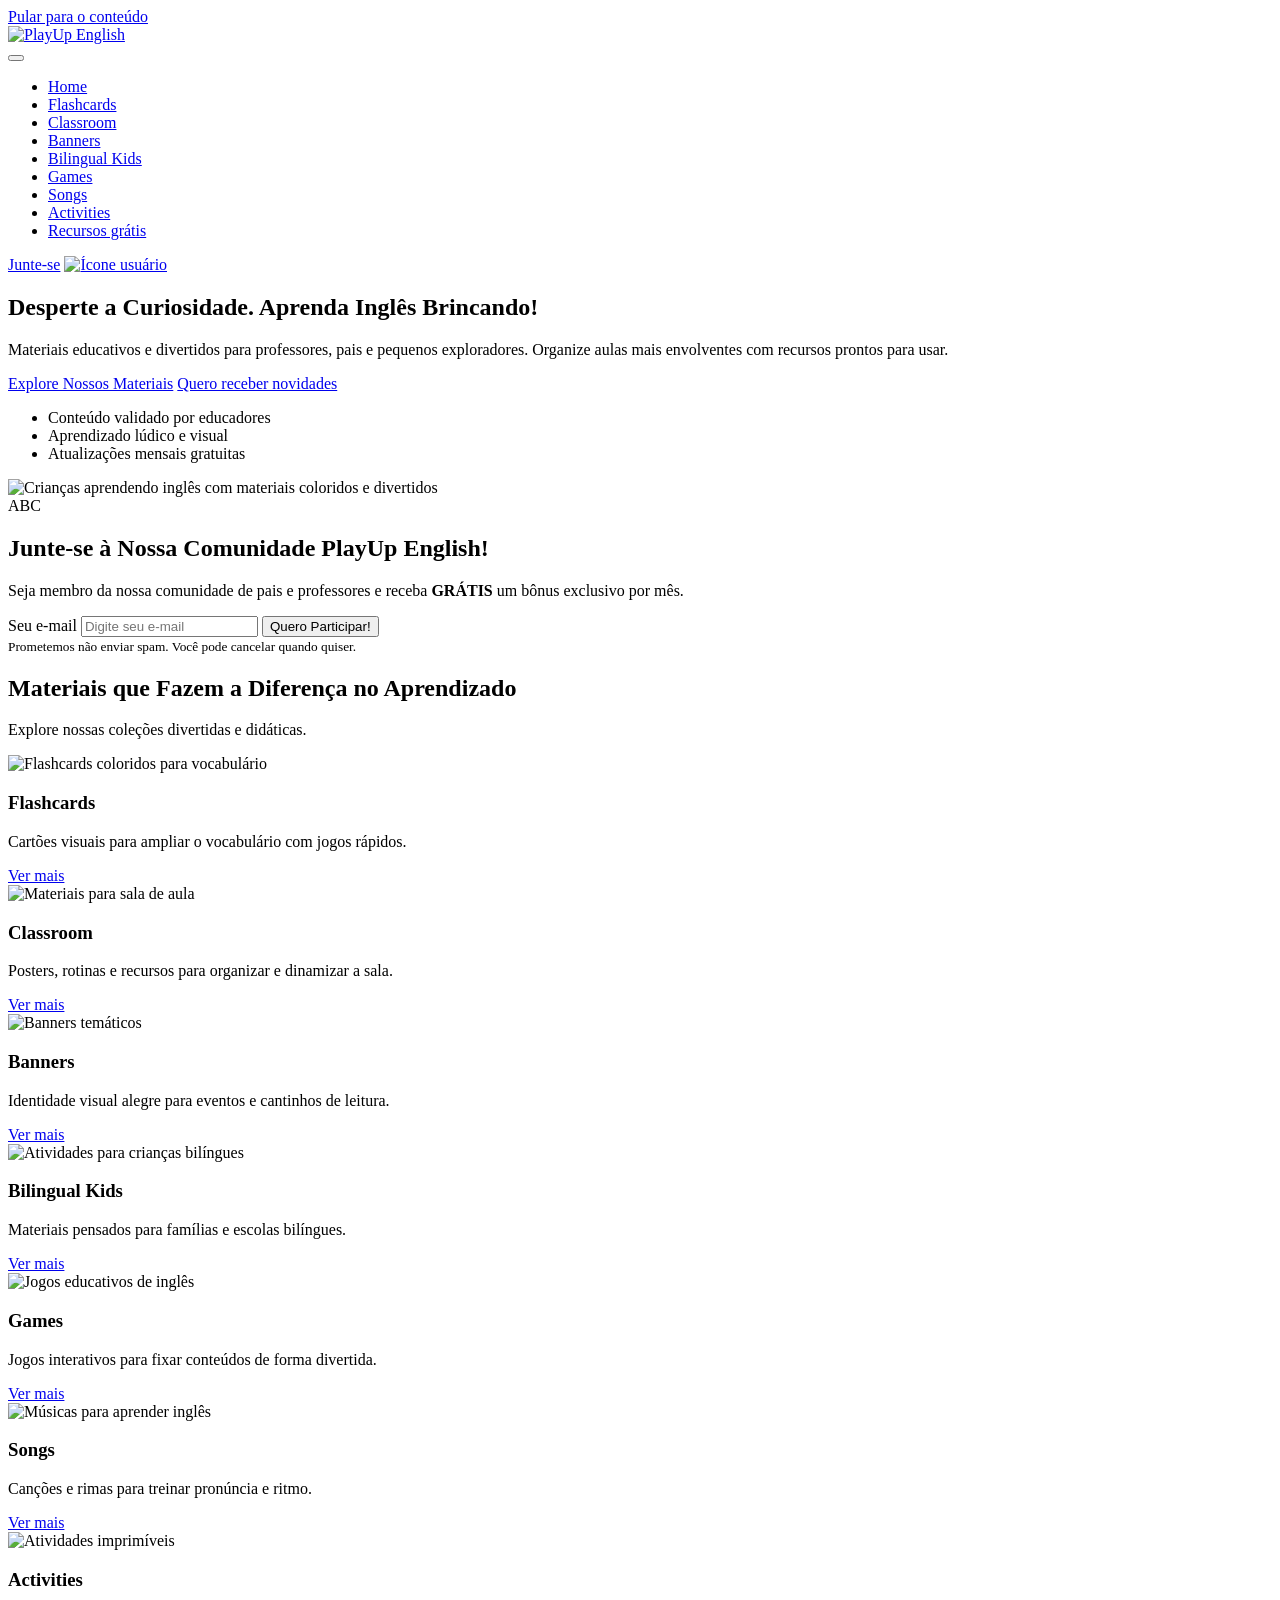
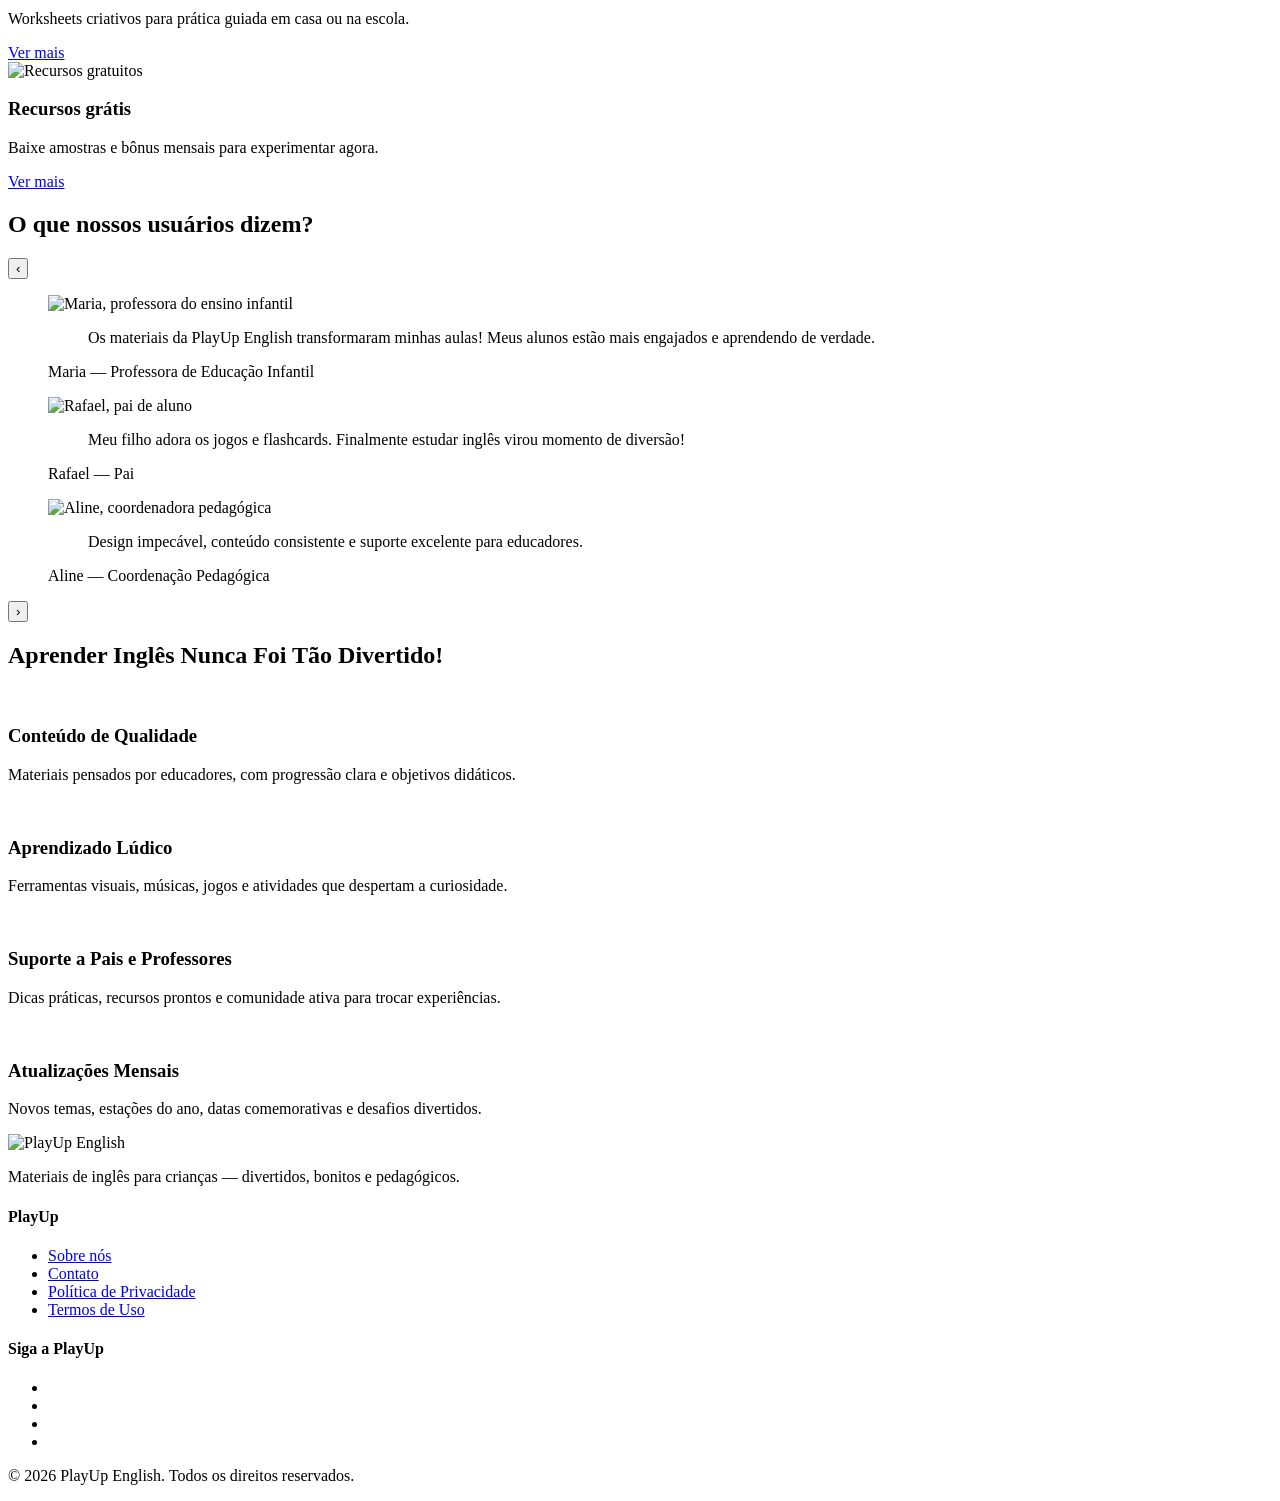
==== index.html @ 2f4bc672 "Add files via upload" ====
<!DOCTYPE html>
<html lang="pt-BR">
<head>
  <meta charset="utf-8">
  <meta name="viewport" content="width=device-width, initial-scale=1">
  <title>PlayUp English — Materiais de Inglês para Crianças</title>
  <meta name="description" content="Materiais de inglês divertidos e profissionais para crianças: flashcards, jogos, músicas e atividades. Perfeito para pais e professores.">
  <link rel="preconnect" href="https://fonts.gstatic.com" crossorigin>
  <link href="https://fonts.googleapis.com/css2?family=Open+Sans:wght@400;600&family=Quicksand:wght@700&display=swap" rel="stylesheet">
  <link rel="stylesheet" href="styles.css">
  <link rel="icon" href="assets/favicon.png">
</head>
<body>
  <a class="skip-link" href="#conteudo">Pular para o conteúdo</a>

  <header class="site-header">
    <div class="container header-inner">
      <div class="brand">
        <a href="/" aria-label="Página inicial PlayUp English">
          <img src="assets/logo-playup.png" alt="PlayUp English" class="logo">
        </a>
      </div>

      <button class="menu-toggle" aria-controls="menu" aria-expanded="false" aria-label="Abrir menu">
        <span class="menu-icon"></span>
      </button>

      <nav class="main-nav" id="menu" aria-label="Navegação principal">
        <ul>
          <li><a href="#home" class="active">Home</a></li>
          <li><a href="#flashcards">Flashcards</a></li>
          <li><a href="#classroom">Classroom</a></li>
          <li><a href="#banners">Banners</a></li>
          <li><a href="#bilingual">Bilingual Kids</a></li>
          <li><a href="#games">Games</a></li>
          <li><a href="#songs">Songs</a></li>
          <li><a href="#activities">Activities</a></li>
          <li><a href="#recursos">Recursos grátis</a></li>
        </ul>
        <div class="nav-cta">
          <a href="#comunidade" class="btn btn-secondary">Junte-se</a>
          <a href="#conta" class="icon-user" aria-label="Área do usuário">
            <img src="assets/icon-user.svg" width="28" height="28" alt="Ícone usuário">
          </a>
        </div>
      </nav>
    </div>
  </header>

  <main id="conteudo">
    <!-- HERO -->
    <section id="home" class="hero">
      <div class="container hero-inner">
        <div class="hero-copy">
          <h1>Desperte a Curiosidade. Aprenda Inglês Brincando!</h1>
          <p>Materiais educativos e divertidos para professores, pais e pequenos exploradores. Organize aulas mais envolventes com recursos prontos para usar.</p>
          <div class="hero-actions">
            <a href="#materiais" class="btn btn-primary">Explore Nossos Materiais</a>
            <a href="#comunidade" class="btn btn-outline">Quero receber novidades</a>
          </div>
          <ul class="hero-highlights" aria-label="Destaques">
            <li>Conteúdo validado por educadores</li>
            <li>Aprendizado lúdico e visual</li>
            <li>Atualizações mensais gratuitas</li>
          </ul>
        </div>
        <div class="hero-visual">
          <!-- Substitua a imagem abaixo pela sua segunda imagem de referência -->
          <img src="assets/hero-example.jpg" alt="Crianças aprendendo inglês com materiais coloridos e divertidos">
          <!-- Elementos decorativos (opcionais) -->
          <div class="shape star"></div>
          <div class="shape planet"></div>
          <div class="shape abc">ABC</div>
        </div>
      </div>
    </section>

    <!-- COMUNIDADE -->
    <section id="comunidade" class="join">
      <div class="container join-inner">
        <h2>Junte-se à Nossa Comunidade PlayUp English!</h2>
        <p>Seja membro da nossa comunidade de pais e professores e receba <strong>GRÁTIS</strong> um bônus exclusivo por mês.</p>
        <form class="join-form" aria-label="Cadastro de e-mail">
          <label class="sr-only" for="email">Seu e-mail</label>
          <input id="email" type="email" placeholder="Digite seu e-mail" required>
          <button type="submit" class="btn btn-cta">Quero Participar!</button>
        </form>
        <small class="privacy-note">Prometemos não enviar spam. Você pode cancelar quando quiser.</small>
      </div>
    </section>

    <!-- GRADE DE MATERIAIS -->
    <section id="materiais" class="materials">
      <div class="container">
        <header class="section-head">
          <h2>Materiais que Fazem a Diferença no Aprendizado</h2>
          <p>Explore nossas coleções divertidas e didáticas.</p>
        </header>

        <div class="grid">
          <article id="flashcards" class="card">
            <img src="assets/card-flashcards.jpg" alt="Flashcards coloridos para vocabulário">
            <div class="card-body">
              <h3>Flashcards</h3>
              <p>Cartões visuais para ampliar o vocabulário com jogos rápidos.</p>
              <a href="#" class="btn btn-sky">Ver mais</a>
            </div>
          </article>

          <article id="classroom" class="card">
            <img src="assets/card-classroom.jpg" alt="Materiais para sala de aula">
            <div class="card-body">
              <h3>Classroom</h3>
              <p>Posters, rotinas e recursos para organizar e dinamizar a sala.</p>
              <a href="#" class="btn btn-sky">Ver mais</a>
            </div>
          </article>

          <article id="banners" class="card">
            <img src="assets/card-banners.jpg" alt="Banners temáticos">
            <div class="card-body">
              <h3>Banners</h3>
              <p>Identidade visual alegre para eventos e cantinhos de leitura.</p>
              <a href="#" class="btn btn-sky">Ver mais</a>
            </div>
          </article>

          <article id="bilingual" class="card">
            <img src="assets/card-bilingual.jpg" alt="Atividades para crianças bilíngues">
            <div class="card-body">
              <h3>Bilingual Kids</h3>
              <p>Materiais pensados para famílias e escolas bilíngues.</p>
              <a href="#" class="btn btn-sky">Ver mais</a>
            </div>
          </article>

          <article id="games" class="card">
            <img src="assets/card-games.jpg" alt="Jogos educativos de inglês">
            <div class="card-body">
              <h3>Games</h3>
              <p>Jogos interativos para fixar conteúdos de forma divertida.</p>
              <a href="#" class="btn btn-sky">Ver mais</a>
            </div>
          </article>

          <article id="songs" class="card">
            <img src="assets/card-songs.jpg" alt="Músicas para aprender inglês">
            <div class="card-body">
              <h3>Songs</h3>
              <p>Canções e rimas para treinar pronúncia e ritmo.</p>
              <a href="#" class="btn btn-sky">Ver mais</a>
            </div>
          </article>

          <article id="activities" class="card">
            <img src="assets/card-activities.jpg" alt="Atividades imprimíveis">
            <div class="card-body">
              <h3>Activities</h3>
              <p>Worksheets criativos para prática guiada em casa ou na escola.</p>
              <a href="#" class="btn btn-sky">Ver mais</a>
            </div>
          </article>

          <article id="recursos" class="card">
            <img src="assets/card-free.jpg" alt="Recursos gratuitos">
            <div class="card-body">
              <h3>Recursos grátis</h3>
              <p>Baixe amostras e bônus mensais para experimentar agora.</p>
              <a href="#" class="btn btn-sky">Ver mais</a>
            </div>
          </article>
        </div>
      </div>
    </section>

    <!-- DEPOIMENTOS -->
    <section class="testimonials">
      <div class="container">
        <header class="section-head">
          <h2>O que nossos usuários dizem?</h2>
        </header>

        <div class="carousel" aria-roledescription="carousel" aria-label="Depoimentos">
          <button class="carousel-nav prev" aria-label="Depoimento anterior">‹</button>
          <div class="carousel-track">
            <figure class="testimonial">
              <img src="assets/avatar-01.png" alt="Maria, professora do ensino infantil" class="avatar">
              <blockquote>Os materiais da PlayUp English transformaram minhas aulas! Meus alunos estão mais engajados e aprendendo de verdade.</blockquote>
              <figcaption>Maria — Professora de Educação Infantil</figcaption>
            </figure>

            <figure class="testimonial">
              <img src="assets/avatar-02.png" alt="Rafael, pai de aluno" class="avatar">
              <blockquote>Meu filho adora os jogos e flashcards. Finalmente estudar inglês virou momento de diversão!</blockquote>
              <figcaption>Rafael — Pai</figcaption>
            </figure>

            <figure class="testimonial">
              <img src="assets/avatar-03.png" alt="Aline, coordenadora pedagógica" class="avatar">
              <blockquote>Design impecável, conteúdo consistente e suporte excelente para educadores.</blockquote>
              <figcaption>Aline — Coordenação Pedagógica</figcaption>
            </figure>
          </div>
          <button class="carousel-nav next" aria-label="Próximo depoimento">›</button>
        </div>
      </div>
    </section>

    <!-- POR QUE ESCOLHER -->
    <section class="benefits">
      <div class="container">
        <header class="section-head">
          <h2>Aprender Inglês Nunca Foi Tão Divertido!</h2>
        </header>
        <div class="benefits-grid">
          <div class="benefit">
            <img src="assets/icon-book.svg" alt="" aria-hidden="true">
            <h3>Conteúdo de Qualidade</h3>
            <p>Materiais pensados por educadores, com progressão clara e objetivos didáticos.</p>
          </div>
          <div class="benefit">
            <img src="assets/icon-play.svg" alt="" aria-hidden="true">
            <h3>Aprendizado Lúdico</h3>
            <p>Ferramentas visuais, músicas, jogos e atividades que despertam a curiosidade.</p>
          </div>
          <div class="benefit">
            <img src="assets/icon-family.svg" alt="" aria-hidden="true">
            <h3>Suporte a Pais e Professores</h3>
            <p>Dicas práticas, recursos prontos e comunidade ativa para trocar experiências.</p>
          </div>
          <div class="benefit">
            <img src="assets/icon-star.svg" alt="" aria-hidden="true">
            <h3>Atualizações Mensais</h3>
            <p>Novos temas, estações do ano, datas comemorativas e desafios divertidos.</p>
          </div>
        </div>
      </div>
    </section>
  </main>

  <!-- RODAPÉ -->
  <footer class="site-footer">
    <div class="container footer-inner">
      <div class="footer-brand">
        <img src="assets/logo-playup-white.png" alt="PlayUp English">
        <p>Materiais de inglês para crianças — divertidos, bonitos e pedagógicos.</p>
      </div>

      <nav class="footer-nav" aria-label="Navegação do rodapé">
        <h4>PlayUp</h4>
        <ul>
          <li><a href="#">Sobre nós</a></li>
          <li><a href="#">Contato</a></li>
          <li><a href="#">Política de Privacidade</a></li>
          <li><a href="#">Termos de Uso</a></li>
        </ul>
      </nav>

      <div class="footer-social">
        <h4>Siga a PlayUp</h4>
        <ul>
          <li><a href="#" aria-label="Facebook"><img src="assets/icon-facebook.svg" alt=""></a></li>
          <li><a href="#" aria-label="Instagram"><img src="assets/icon-instagram.svg" alt=""></a></li>
          <li><a href="#" aria-label="YouTube"><img src="assets/icon-youtube.svg" alt=""></a></li>
          <li><a href="#" aria-label="TikTok"><img src="assets/icon-tiktok.svg" alt=""></a></li>
        </ul>
      </div>
    </div>
    <div class="footer-bottom">
      <p>© 2026 PlayUp English. Todos os direitos reservados.</p>
    </div>
  </footer>

  <script src="script.js"></script>
</body>
</html>
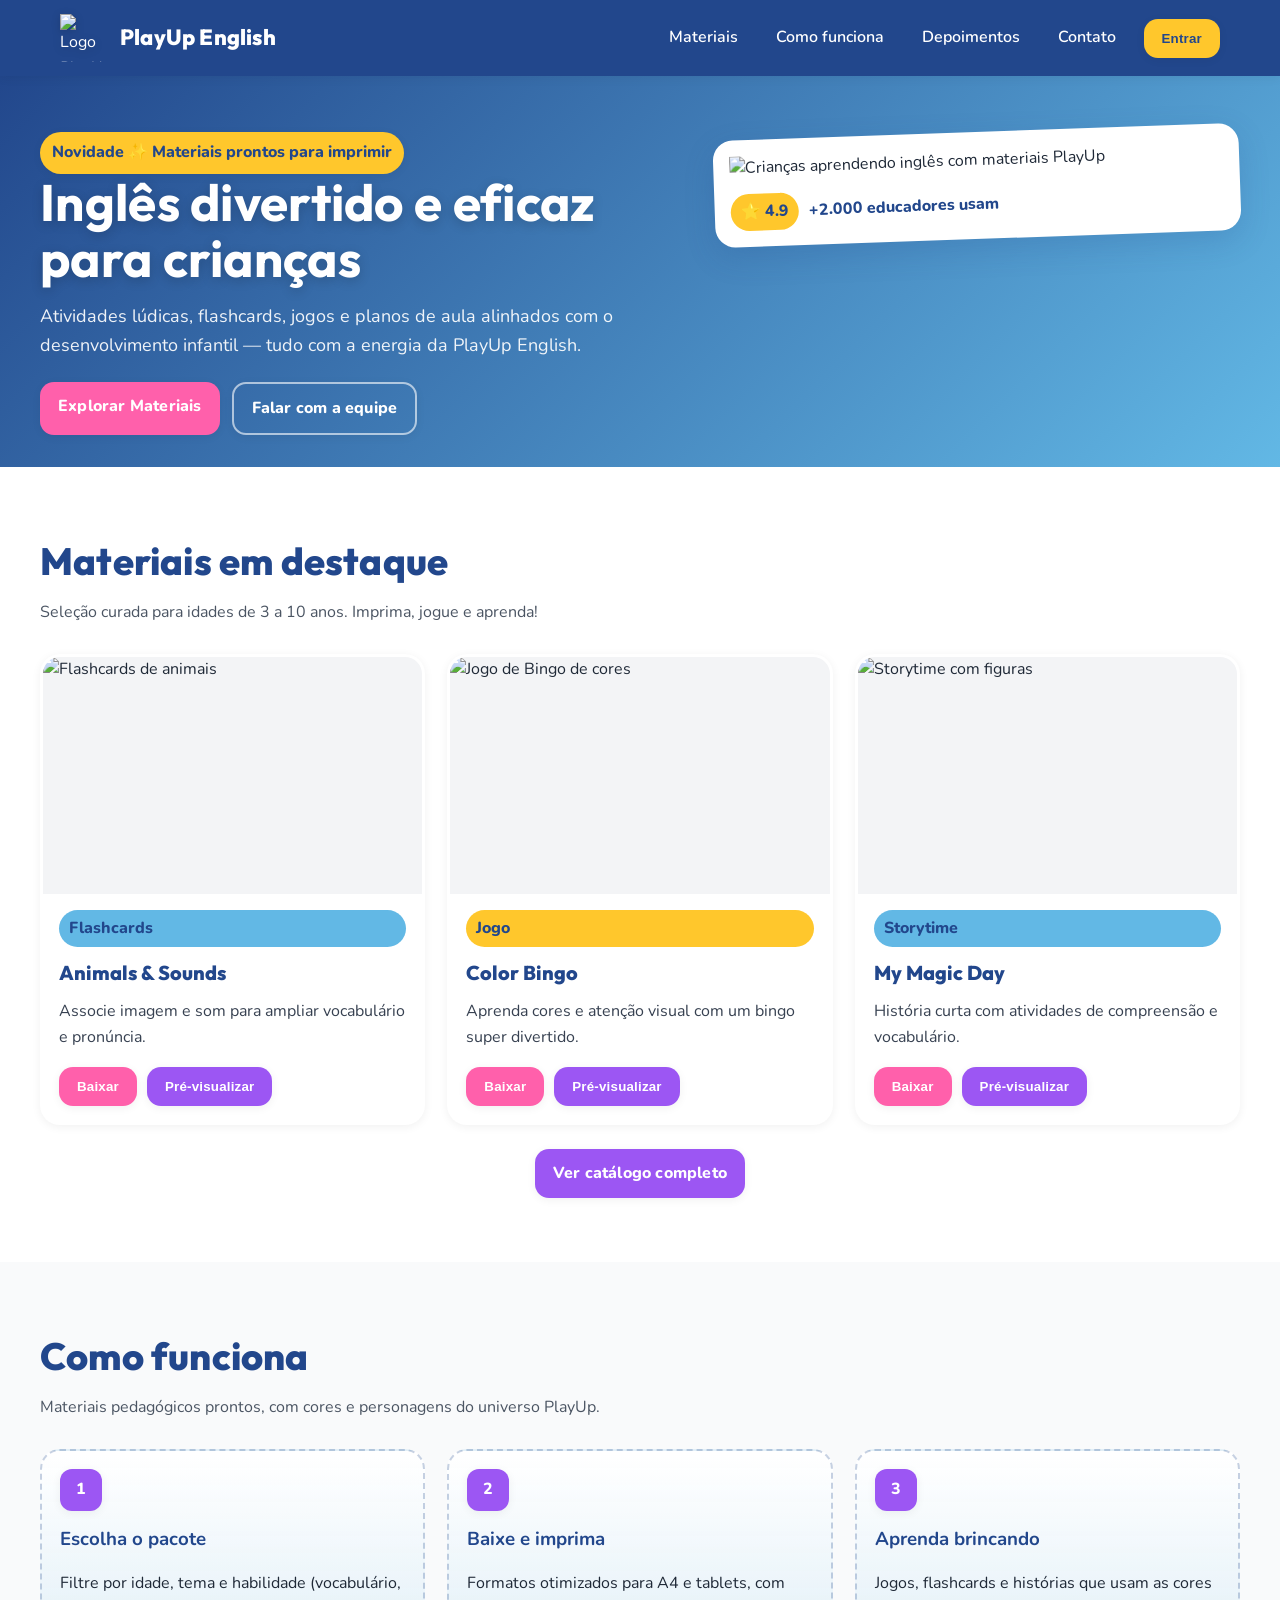
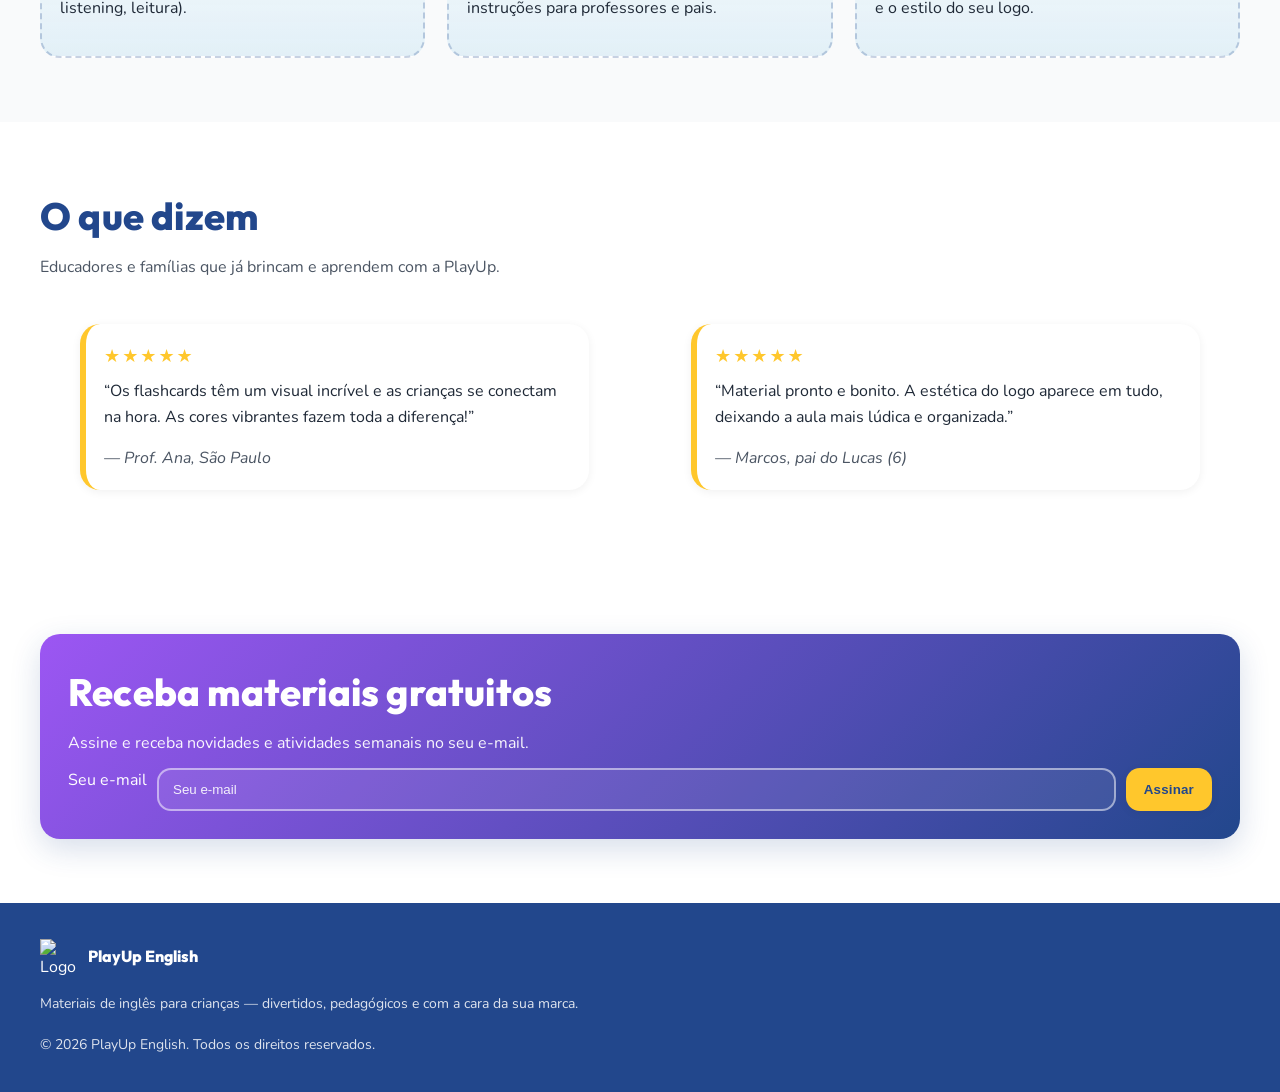
==== commit f19218ce: "Update index.html" ====
--- a/index.html
+++ b/index.html
@@ -1,276 +1,493 @@
 <!DOCTYPE html>
-<html lang="pt-BR">
+<html lang="pt-br">
 <head>
-  <meta charset="utf-8">
-  <meta name="viewport" content="width=device-width, initial-scale=1">
+  <meta charset="utf-8" />
+  <meta name="viewport" content="width=device-width, initial-scale=1" />
   <title>PlayUp English — Materiais de Inglês para Crianças</title>
-  <meta name="description" content="Materiais de inglês divertidos e profissionais para crianças: flashcards, jogos, músicas e atividades. Perfeito para pais e professores.">
-  <link rel="preconnect" href="https://fonts.gstatic.com" crossorigin>
-  <link href="https://fonts.googleapis.com/css2?family=Open+Sans:wght@400;600&family=Quicksand:wght@700&display=swap" rel="stylesheet">
-  <link rel="stylesheet" href="styles.css">
-  <link rel="icon" href="assets/favicon.png">
+  <meta name="description" content="Materiais de inglês divertidos e pedagógicos para crianças. Flashcards, jogos, atividades e planos de aula com a identidade PlayUp English." />
+  <link rel="preconnect" href="https://fonts.googleapis.com" />
+  <link rel="preconnect" href="https://fonts.gstatic.com" crossorigin />
+  <link href="https://fonts.googleapis.com/css2?family=Nunito:wght@400;600;700;800&family=Outfit:wght@500;700;800&display=swap" rel="stylesheet" />
+  <style>
+    :root {
+      /* Paleta PlayUp — aproximada a partir do logo */
+      --blue-900: #22478C;   /* Base/cabeçalho/rodapé/títulos */
+      --blue-600: #2B589C;   /* Hover/linhas */
+      --sky-400:  #62B8E5;   /* Fundos suaves/ilustrações */
+      --pink-500: #FF60AB;   /* CTA primário/destaques interativos */
+      --purple-500: #9C56F3; /* CTA secundário/ícones/links */
+      --gold-400: #FFC72C;   /* Destaques/badges/atenção */
+      --red-500:  #E32B3B;   /* Erros/alertas (uso moderado) */
+      --green-500:#4CAF50;   /* Sucesso (uso moderado) */
+
+      /* Neutros e texto */
+      --white:    #FFFFFF;
+      --black:    #0B1220;
+      --text-900: #1F2937;
+      --text-700: #374151;
+      --text-600: #4B5563;
+      --bg-50:    #F9FAFB;
+      --bg-100:   #F3F4F6;
+
+      /* Sombras e efeitos */
+      --shadow-1: 0 2px 10px rgba(0,0,0,0.06);
+      --shadow-2: 0 10px 30px rgba(34,71,140,0.18);
+
+      /* Raio e espaçamentos */
+      --radius-sm: 10px;
+      --radius-md: 14px;
+      --radius-lg: 20px;
+
+      /* Tamanhos de fonte */
+      --font-title: "Outfit", system-ui, -apple-system, Segoe UI, Roboto, Arial, sans-serif;
+      --font-body:  "Nunito", system-ui, -apple-system, Segoe UI, Roboto, Arial, sans-serif;
+    }
+
+    /* Reset básico + tipografia */
+    * { box-sizing: border-box; }
+    html, body { margin: 0; padding: 0; }
+    body {
+      font-family: var(--font-body);
+      color: var(--text-900);
+      background: var(--white);
+      line-height: 1.6;
+      -webkit-font-smoothing: antialiased;
+      -moz-osx-font-smoothing: grayscale;
+    }
+    img { max-width: 100%; display: block; }
+    a { color: var(--purple-500); text-decoration: none; }
+    a:hover { text-decoration: underline; }
+
+    /* Utilidades de cor (por seções) */
+    .bg-brand-dark { background: var(--blue-900); color: var(--white); }
+    .bg-hero-gradient {
+      background: linear-gradient(135deg, var(--blue-900) 0%, var(--sky-400) 100%);
+      color: var(--white);
+    }
+    .text-brand { color: var(--blue-900); }
+    .text-invert { color: var(--white); }
+
+    /* Barra de navegação */
+    .navbar {
+      position: sticky; top: 0; z-index: 50;
+      background: var(--blue-900);
+      color: var(--white);
+      box-shadow: var(--shadow-1);
+    }
+    .nav-inner {
+      max-width: 1200px; margin: 0 auto;
+      padding: 14px 20px;
+      display: flex; align-items: center; justify-content: space-between;
+      gap: 16px;
+    }
+    .brand {
+      display: flex; align-items: center; gap: 12px;
+    }
+    .brand img.logo {
+      width: 48px; height: 48px; object-fit: contain;
+      filter: drop-shadow(0 2px 4px rgba(0,0,0,0.15));
+    }
+    .brand .name {
+      font-family: var(--font-title);
+      font-weight: 800; font-size: 22px; letter-spacing: 0.2px;
+    }
+    .nav-links {
+      display: flex; gap: 18px; align-items: center;
+    }
+    .nav-links a {
+      color: var(--white);
+      font-weight: 600;
+      padding: 8px 10px; border-radius: 10px;
+    }
+    .nav-links a:hover {
+      background: rgba(255,255,255,0.12);
+      text-decoration: none;
+    }
+
+    /* Botões */
+    .btn {
+      appearance: none; border: 0; cursor: pointer;
+      padding: 12px 18px; border-radius: var(--radius-md);
+      font-weight: 800; letter-spacing: 0.2px;
+      transition: transform .06s ease, box-shadow .2s ease, background .2s ease, color .2s ease;
+      box-shadow: var(--shadow-1);
+    }
+    .btn:active { transform: translateY(1px); }
+    .btn-primary {
+      background: var(--pink-500); color: var(--white);
+    }
+    .btn-primary:hover { box-shadow: var(--shadow-2); }
+    .btn-secondary {
+      background: var(--purple-500); color: var(--white);
+    }
+    .btn-accent {
+      background: var(--gold-400); color: var(--blue-900);
+    }
+    .btn-link {
+      background: transparent; color: var(--white);
+      border: 2px solid rgba(255,255,255,0.6);
+    }
+    .btn-link:hover { background: rgba(255,255,255,0.12); }
+
+    /* Acessibilidade de foco */
+    :focus-visible {
+      outline: 3px solid var(--pink-500);
+      outline-offset: 2px;
+      border-radius: 6px;
+    }
+
+    /* Hero */
+    .hero {
+      padding: 56px 20px 32px;
+    }
+    .hero-inner {
+      max-width: 1200px; margin: 0 auto;
+      display: grid; grid-template-columns: 1.1fr 0.9fr; gap: 32px; align-items: center;
+    }
+    .hero h1 {
+      font-family: var(--font-title);
+      font-size: clamp(34px, 4vw, 52px);
+      line-height: 1.1; margin: 0 0 16px;
+      letter-spacing: 0.3px;
+      text-shadow: 0 3px 12px rgba(0,0,0,0.18);
+    }
+    .hero p {
+      font-size: 18px; max-width: 56ch; margin: 0 0 22px;
+      color: rgba(255,255,255,0.92);
+    }
+    .hero-cta { display: flex; gap: 12px; flex-wrap: wrap; }
+    .hero-bubbles {
+      position: relative; height: 100%;
+    }
+    .hero-card {
+      background: var(--white); color: var(--text-900);
+      border-radius: var(--radius-lg);
+      padding: 16px; width: 100%;
+      box-shadow: var(--shadow-2);
+      transform: rotate(-2deg);
+    }
+    .hero-badge {
+      display: inline-flex; align-items: center; gap: 8px;
+      background: var(--gold-400); color: var(--blue-900);
+      font-weight: 800; padding: 8px 12px; border-radius: 999px;
+      box-shadow: var(--shadow-1);
+    }
+
+    /* Seções */
+    section { padding: 64px 20px; }
+    .container { max-width: 1200px; margin: 0 auto; }
+
+    .section-title {
+      font-family: var(--font-title);
+      font-weight: 800; letter-spacing: 0.2px;
+      font-size: clamp(26px, 3vw, 38px);
+      margin: 0 0 8px; color: var(--blue-900);
+    }
+    .section-sub {
+      color: var(--text-600); margin: 0 0 28px;
+    }
+
+    /* Grade de cards */
+    .grid {
+      display: grid; gap: 22px;
+      grid-template-columns: repeat(12, 1fr);
+    }
+    .col-4 { grid-column: span 4; }
+    .col-6 { grid-column: span 6; }
+    .col-12 { grid-column: span 12; }
+
+    @media (max-width: 960px) {
+      .hero-inner { grid-template-columns: 1fr; }
+      .col-4 { grid-column: span 6; }
+      .col-6 { grid-column: span 12; }
+    }
+    @media (max-width: 640px) {
+      .col-4, .col-6 { grid-column: span 12; }
+    }
+
+    .card {
+      background: var(--white);
+      border-radius: var(--radius-lg);
+      box-shadow: var(--shadow-1);
+      overflow: hidden;
+      display: flex; flex-direction: column;
+      border: 3px solid transparent;
+    }
+    .card:hover {
+      border-color: rgba(156,86,243,0.3); /* roxo sutil */
+      transform: translateY(-1px);
+      transition: transform .06s ease, border-color .2s ease;
+    }
+    .card-media { aspect-ratio: 16/10; background: var(--bg-100); }
+    .card-body { padding: 16px; display: grid; gap: 10px; }
+    .badge {
+      display: inline-flex; align-items: center; gap: 8px;
+      background: var(--sky-400); color: var(--blue-900);
+      font-weight: 800; padding: 6px 10px; border-radius: 999px;
+    }
+    .badge.gold {
+      background: var(--gold-400); color: var(--blue-900);
+    }
+    .card h3 {
+      margin: 0; font-size: 20px; color: var(--blue-900); font-weight: 800;
+      font-family: var(--font-title);
+    }
+    .card p { margin: 0; color: var(--text-700); }
+    .card-actions {
+      display: flex; gap: 10px; padding: 0 16px 16px; margin-top: auto;
+    }
+
+    /* Destaques coloridos (seção Como Funciona) */
+    .feature {
+      background: linear-gradient(180deg, rgba(255,255,255,1) 0%, rgba(98,184,229,0.15) 100%);
+      border: 2px dashed rgba(34,71,140,0.25);
+      border-radius: var(--radius-lg);
+      padding: 18px; display: grid; gap: 8px;
+    }
+    .feature .icon {
+      width: 42px; height: 42px; border-radius: 12px;
+      background: var(--purple-500); color: var(--white);
+      display: inline-grid; place-items: center;
+      box-shadow: var(--shadow-1);
+      font-weight: 800;
+    }
+
+    /* Depoimentos */
+    .quote {
+      background: var(--white); border-radius: var(--radius-lg);
+      padding: 18px; box-shadow: var(--shadow-1);
+      border-left: 6px solid var(--gold-400);
+    }
+    .stars { color: var(--gold-400); font-size: 18px; letter-spacing: 2px; }
+
+    /* Newsletter */
+    .newsletter {
+      background: linear-gradient(135deg, var(--purple-500), var(--blue-900));
+      color: var(--white);
+      border-radius: var(--radius-lg);
+      padding: 28px;
+      box-shadow: var(--shadow-2);
+    }
+    .newsletter form {
+      display: flex; gap: 10px; flex-wrap: wrap; margin-top: 12px;
+    }
+    .input {
+      flex: 1 1 260px;
+      border: 2px solid rgba(255,255,255,0.5);
+      background: rgba(255,255,255,0.08);
+      border-radius: var(--radius-md);
+      padding: 12px 14px; color: var(--white);
+    }
+    .input::placeholder { color: rgba(255,255,255,0.9); }
+
+    /* Rodapé */
+    footer {
+      background: var(--blue-900); color: var(--white);
+      padding: 36px 20px;
+    }
+    .footer-inner { max-width: 1200px; margin: 0 auto; display: grid; gap: 18px; }
+    .mini { color: rgba(255,255,255,0.85); font-size: 14px; }
+
+    /* Pequenas melhorias de espaçamento */
+    .mt-8 { margin-top: 8px; } .mt-12 { margin-top: 12px; } .mt-16 { margin-top: 16px; }
+    .mt-24 { margin-top: 24px; } .mt-32 { margin-top: 32px; } .mt-40 { margin-top: 40px; }
+  </style>
 </head>
 <body>
-  <a class="skip-link" href="#conteudo">Pular para o conteúdo</a>
-
-  <header class="site-header">
-    <div class="container header-inner">
+
+  <!-- NAV -->
+  <nav class="navbar" aria-label="Barra de navegação principal">
+    <div class="nav-inner">
       <div class="brand">
-        <a href="/" aria-label="Página inicial PlayUp English">
-          <img src="assets/logo-playup.png" alt="PlayUp English" class="logo">
-        </a>
-      </div>
-
-      <button class="menu-toggle" aria-controls="menu" aria-expanded="false" aria-label="Abrir menu">
-        <span class="menu-icon"></span>
-      </button>
-
-      <nav class="main-nav" id="menu" aria-label="Navegação principal">
-        <ul>
-          <li><a href="#home" class="active">Home</a></li>
-          <li><a href="#flashcards">Flashcards</a></li>
-          <li><a href="#classroom">Classroom</a></li>
-          <li><a href="#banners">Banners</a></li>
-          <li><a href="#bilingual">Bilingual Kids</a></li>
-          <li><a href="#games">Games</a></li>
-          <li><a href="#songs">Songs</a></li>
-          <li><a href="#activities">Activities</a></li>
-          <li><a href="#recursos">Recursos grátis</a></li>
-        </ul>
-        <div class="nav-cta">
-          <a href="#comunidade" class="btn btn-secondary">Junte-se</a>
-          <a href="#conta" class="icon-user" aria-label="Área do usuário">
-            <img src="assets/icon-user.svg" width="28" height="28" alt="Ícone usuário">
-          </a>
-        </div>
-      </nav>
+        <img class="logo" src="assets/logo-playup.png" alt="Logo PlayUp English" />
+        <div class="name" aria-label="PlayUp English">PlayUp English</div>
+      </div>
+      <div class="nav-links" role="navigation">
+        <a href="#materiais">Materiais</a>
+        <a href="#como-funciona">Como funciona</a>
+        <a href="#depoimentos">Depoimentos</a>
+        <a href="#contato">Contato</a>
+        <button class="btn btn-accent">Entrar</button>
+      </div>
+    </div>
+  </nav>
+
+  <!-- HERO -->
+  <header class="hero bg-hero-gradient">
+    <div class="hero-inner">
+      <div>
+        <span class="hero-badge">Novidade ✨ Materiais prontos para imprimir</span>
+        <h1>Inglês divertido e eficaz para crianças</h1>
+        <p>Atividades lúdicas, flashcards, jogos e planos de aula alinhados com o desenvolvimento infantil — tudo com a energia da PlayUp English.</p>
+        <div class="hero-cta">
+          <a href="#materiais" class="btn btn-primary">Explorar Materiais</a>
+          <a href="#contato" class="btn btn-link">Falar com a equipe</a>
+        </div>
+      </div>
+      <div class="hero-bubbles" aria-hidden="true">
+        <div class="hero-card">
+          <img src="assets/hero-kids.png" alt="Crianças aprendendo inglês com materiais PlayUp" />
+          <div class="mt-12" style="display:flex; gap:10px; align-items:center;">
+            <span class="badge gold">⭐ 4.9</span>
+            <span class="text-brand" style="font-weight:800;">+2.000 educadores usam</span>
+          </div>
+        </div>
+      </div>
     </div>
   </header>
 
-  <main id="conteudo">
-    <!-- HERO -->
-    <section id="home" class="hero">
-      <div class="container hero-inner">
-        <div class="hero-copy">
-          <h1>Desperte a Curiosidade. Aprenda Inglês Brincando!</h1>
-          <p>Materiais educativos e divertidos para professores, pais e pequenos exploradores. Organize aulas mais envolventes com recursos prontos para usar.</p>
-          <div class="hero-actions">
-            <a href="#materiais" class="btn btn-primary">Explore Nossos Materiais</a>
-            <a href="#comunidade" class="btn btn-outline">Quero receber novidades</a>
-          </div>
-          <ul class="hero-highlights" aria-label="Destaques">
-            <li>Conteúdo validado por educadores</li>
-            <li>Aprendizado lúdico e visual</li>
-            <li>Atualizações mensais gratuitas</li>
-          </ul>
-        </div>
-        <div class="hero-visual">
-          <!-- Substitua a imagem abaixo pela sua segunda imagem de referência -->
-          <img src="assets/hero-example.jpg" alt="Crianças aprendendo inglês com materiais coloridos e divertidos">
-          <!-- Elementos decorativos (opcionais) -->
-          <div class="shape star"></div>
-          <div class="shape planet"></div>
-          <div class="shape abc">ABC</div>
-        </div>
-      </div>
-    </section>
-
-    <!-- COMUNIDADE -->
-    <section id="comunidade" class="join">
-      <div class="container join-inner">
-        <h2>Junte-se à Nossa Comunidade PlayUp English!</h2>
-        <p>Seja membro da nossa comunidade de pais e professores e receba <strong>GRÁTIS</strong> um bônus exclusivo por mês.</p>
-        <form class="join-form" aria-label="Cadastro de e-mail">
+  <!-- MATERIAIS -->
+  <section id="materiais" aria-labelledby="materiais-title">
+    <div class="container">
+      <h2 class="section-title" id="materiais-title">Materiais em destaque</h2>
+      <p class="section-sub">Seleção curada para idades de 3 a 10 anos. Imprima, jogue e aprenda!</p>
+
+      <div class="grid">
+        <!-- Card 1 -->
+        <article class="card col-4">
+          <div class="card-media">
+            <img src="assets/material-flashcards-animals.jpg" alt="Flashcards de animais" />
+          </div>
+          <div class="card-body">
+            <span class="badge">Flashcards</span>
+            <h3>Animals & Sounds</h3>
+            <p>Associe imagem e som para ampliar vocabulário e pronúncia.</p>
+          </div>
+          <div class="card-actions">
+            <button class="btn btn-primary">Baixar</button>
+            <button class="btn btn-secondary">Pré-visualizar</button>
+          </div>
+        </article>
+
+        <!-- Card 2 -->
+        <article class="card col-4">
+          <div class="card-media">
+            <img src="assets/material-bingo-colors.jpg" alt="Jogo de Bingo de cores" />
+          </div>
+          <div class="card-body">
+            <span class="badge gold">Jogo</span>
+            <h3>Color Bingo</h3>
+            <p>Aprenda cores e atenção visual com um bingo super divertido.</p>
+          </div>
+          <div class="card-actions">
+            <button class="btn btn-primary">Baixar</button>
+            <button class="btn btn-secondary">Pré-visualizar</button>
+          </div>
+        </article>
+
+        <!-- Card 3 -->
+        <article class="card col-4">
+          <div class="card-media">
+            <img src="assets/material-storytime.jpg" alt="Storytime com figuras" />
+          </div>
+          <div class="card-body">
+            <span class="badge">Storytime</span>
+            <h3>My Magic Day</h3>
+            <p>História curta com atividades de compreensão e vocabulário.</p>
+          </div>
+          <div class="card-actions">
+            <button class="btn btn-primary">Baixar</button>
+            <button class="btn btn-secondary">Pré-visualizar</button>
+          </div>
+        </article>
+      </div>
+
+      <div class="mt-24" style="display:flex; justify-content:center;">
+        <a href="#" class="btn btn-secondary">Ver catálogo completo</a>
+      </div>
+    </div>
+  </section>
+
+  <!-- COMO FUNCIONA -->
+  <section id="como-funciona" aria-labelledby="como-title" style="background: var(--bg-50);">
+    <div class="container">
+      <h2 class="section-title" id="como-title">Como funciona</h2>
+      <p class="section-sub">Materiais pedagógicos prontos, com cores e personagens do universo PlayUp.</p>
+
+      <div class="grid">
+        <div class="col-4">
+          <div class="feature">
+            <span class="icon">1</span>
+            <h3 class="text-brand" style="margin:6px 0 0;">Escolha o pacote</h3>
+            <p class="mt-8">Filtre por idade, tema e habilidade (vocabulário, listening, leitura).</p>
+          </div>
+        </div>
+        <div class="col-4">
+          <div class="feature">
+            <span class="icon">2</span>
+            <h3 class="text-brand" style="margin:6px 0 0;">Baixe e imprima</h3>
+            <p class="mt-8">Formatos otimizados para A4 e tablets, com instruções para professores e pais.</p>
+          </div>
+        </div>
+        <div class="col-4">
+          <div class="feature">
+            <span class="icon">3</span>
+            <h3 class="text-brand" style="margin:6px 0 0;">Aprenda brincando</h3>
+            <p class="mt-8">Jogos, flashcards e histórias que usam as cores e o estilo do seu logo.</p>
+          </div>
+        </div>
+      </div>
+    </div>
+  </section>
+
+  <!-- DEPOIMENTOS -->
+  <section id="depoimentos" aria-labelledby="depo-title">
+    <div class="container">
+      <h2 class="section-title" id="depo-title">O que dizem</h2>
+      <p class="section-sub">Educadores e famílias que já brincam e aprendem com a PlayUp.</p>
+      <div class="grid">
+        <div class="col-6">
+          <blockquote class="quote">
+            <div class="stars">★★★★★</div>
+            <p class="mt-8">“Os flashcards têm um visual incrível e as crianças se conectam na hora. As cores vibrantes fazem toda a diferença!”</p>
+            <cite class="mt-8" style="display:block; color: var(--text-600);">— Prof. Ana, São Paulo</cite>
+          </blockquote>
+        </div>
+        <div class="col-6">
+          <blockquote class="quote">
+            <div class="stars">★★★★★</div>
+            <p class="mt-8">“Material pronto e bonito. A estética do logo aparece em tudo, deixando a aula mais lúdica e organizada.”</p>
+            <cite class="mt-8" style="display:block; color: var(--text-600);">— Marcos, pai do Lucas (6)</cite>
+          </blockquote>
+        </div>
+      </div>
+    </div>
+  </section>
+
+  <!-- NEWSLETTER -->
+  <section aria-labelledby="news-title">
+    <div class="container">
+      <div class="newsletter">
+        <h2 class="section-title text-invert" id="news-title" style="color: #fff;">Receba materiais gratuitos</h2>
+        <p style="margin: 0; color: rgba(255,255,255,0.95);">Assine e receba novidades e atividades semanais no seu e-mail.</p>
+        <form class="mt-12" action="#" method="post">
           <label class="sr-only" for="email">Seu e-mail</label>
-          <input id="email" type="email" placeholder="Digite seu e-mail" required>
-          <button type="submit" class="btn btn-cta">Quero Participar!</button>
+          <input class="input" id="email" type="email" placeholder="Seu e-mail" required />
+          <button class="btn btn-accent" type="submit">Assinar</button>
         </form>
-        <small class="privacy-note">Prometemos não enviar spam. Você pode cancelar quando quiser.</small>
-      </div>
-    </section>
-
-    <!-- GRADE DE MATERIAIS -->
-    <section id="materiais" class="materials">
-      <div class="container">
-        <header class="section-head">
-          <h2>Materiais que Fazem a Diferença no Aprendizado</h2>
-          <p>Explore nossas coleções divertidas e didáticas.</p>
-        </header>
-
-        <div class="grid">
-          <article id="flashcards" class="card">
-            <img src="assets/card-flashcards.jpg" alt="Flashcards coloridos para vocabulário">
-            <div class="card-body">
-              <h3>Flashcards</h3>
-              <p>Cartões visuais para ampliar o vocabulário com jogos rápidos.</p>
-              <a href="#" class="btn btn-sky">Ver mais</a>
-            </div>
-          </article>
-
-          <article id="classroom" class="card">
-            <img src="assets/card-classroom.jpg" alt="Materiais para sala de aula">
-            <div class="card-body">
-              <h3>Classroom</h3>
-              <p>Posters, rotinas e recursos para organizar e dinamizar a sala.</p>
-              <a href="#" class="btn btn-sky">Ver mais</a>
-            </div>
-          </article>
-
-          <article id="banners" class="card">
-            <img src="assets/card-banners.jpg" alt="Banners temáticos">
-            <div class="card-body">
-              <h3>Banners</h3>
-              <p>Identidade visual alegre para eventos e cantinhos de leitura.</p>
-              <a href="#" class="btn btn-sky">Ver mais</a>
-            </div>
-          </article>
-
-          <article id="bilingual" class="card">
-            <img src="assets/card-bilingual.jpg" alt="Atividades para crianças bilíngues">
-            <div class="card-body">
-              <h3>Bilingual Kids</h3>
-              <p>Materiais pensados para famílias e escolas bilíngues.</p>
-              <a href="#" class="btn btn-sky">Ver mais</a>
-            </div>
-          </article>
-
-          <article id="games" class="card">
-            <img src="assets/card-games.jpg" alt="Jogos educativos de inglês">
-            <div class="card-body">
-              <h3>Games</h3>
-              <p>Jogos interativos para fixar conteúdos de forma divertida.</p>
-              <a href="#" class="btn btn-sky">Ver mais</a>
-            </div>
-          </article>
-
-          <article id="songs" class="card">
-            <img src="assets/card-songs.jpg" alt="Músicas para aprender inglês">
-            <div class="card-body">
-              <h3>Songs</h3>
-              <p>Canções e rimas para treinar pronúncia e ritmo.</p>
-              <a href="#" class="btn btn-sky">Ver mais</a>
-            </div>
-          </article>
-
-          <article id="activities" class="card">
-            <img src="assets/card-activities.jpg" alt="Atividades imprimíveis">
-            <div class="card-body">
-              <h3>Activities</h3>
-              <p>Worksheets criativos para prática guiada em casa ou na escola.</p>
-              <a href="#" class="btn btn-sky">Ver mais</a>
-            </div>
-          </article>
-
-          <article id="recursos" class="card">
-            <img src="assets/card-free.jpg" alt="Recursos gratuitos">
-            <div class="card-body">
-              <h3>Recursos grátis</h3>
-              <p>Baixe amostras e bônus mensais para experimentar agora.</p>
-              <a href="#" class="btn btn-sky">Ver mais</a>
-            </div>
-          </article>
-        </div>
-      </div>
-    </section>
-
-    <!-- DEPOIMENTOS -->
-    <section class="testimonials">
-      <div class="container">
-        <header class="section-head">
-          <h2>O que nossos usuários dizem?</h2>
-        </header>
-
-        <div class="carousel" aria-roledescription="carousel" aria-label="Depoimentos">
-          <button class="carousel-nav prev" aria-label="Depoimento anterior">‹</button>
-          <div class="carousel-track">
-            <figure class="testimonial">
-              <img src="assets/avatar-01.png" alt="Maria, professora do ensino infantil" class="avatar">
-              <blockquote>Os materiais da PlayUp English transformaram minhas aulas! Meus alunos estão mais engajados e aprendendo de verdade.</blockquote>
-              <figcaption>Maria — Professora de Educação Infantil</figcaption>
-            </figure>
-
-            <figure class="testimonial">
-              <img src="assets/avatar-02.png" alt="Rafael, pai de aluno" class="avatar">
-              <blockquote>Meu filho adora os jogos e flashcards. Finalmente estudar inglês virou momento de diversão!</blockquote>
-              <figcaption>Rafael — Pai</figcaption>
-            </figure>
-
-            <figure class="testimonial">
-              <img src="assets/avatar-03.png" alt="Aline, coordenadora pedagógica" class="avatar">
-              <blockquote>Design impecável, conteúdo consistente e suporte excelente para educadores.</blockquote>
-              <figcaption>Aline — Coordenação Pedagógica</figcaption>
-            </figure>
-          </div>
-          <button class="carousel-nav next" aria-label="Próximo depoimento">›</button>
-        </div>
-      </div>
-    </section>
-
-    <!-- POR QUE ESCOLHER -->
-    <section class="benefits">
-      <div class="container">
-        <header class="section-head">
-          <h2>Aprender Inglês Nunca Foi Tão Divertido!</h2>
-        </header>
-        <div class="benefits-grid">
-          <div class="benefit">
-            <img src="assets/icon-book.svg" alt="" aria-hidden="true">
-            <h3>Conteúdo de Qualidade</h3>
-            <p>Materiais pensados por educadores, com progressão clara e objetivos didáticos.</p>
-          </div>
-          <div class="benefit">
-            <img src="assets/icon-play.svg" alt="" aria-hidden="true">
-            <h3>Aprendizado Lúdico</h3>
-            <p>Ferramentas visuais, músicas, jogos e atividades que despertam a curiosidade.</p>
-          </div>
-          <div class="benefit">
-            <img src="assets/icon-family.svg" alt="" aria-hidden="true">
-            <h3>Suporte a Pais e Professores</h3>
-            <p>Dicas práticas, recursos prontos e comunidade ativa para trocar experiências.</p>
-          </div>
-          <div class="benefit">
-            <img src="assets/icon-star.svg" alt="" aria-hidden="true">
-            <h3>Atualizações Mensais</h3>
-            <p>Novos temas, estações do ano, datas comemorativas e desafios divertidos.</p>
-          </div>
-        </div>
-      </div>
-    </section>
-  </main>
+      </div>
+    </div>
+  </section>
 
   <!-- RODAPÉ -->
-  <footer class="site-footer">
-    <div class="container footer-inner">
-      <div class="footer-brand">
-        <img src="assets/logo-playup-white.png" alt="PlayUp English">
-        <p>Materiais de inglês para crianças — divertidos, bonitos e pedagógicos.</p>
-      </div>
-
-      <nav class="footer-nav" aria-label="Navegação do rodapé">
-        <h4>PlayUp</h4>
-        <ul>
-          <li><a href="#">Sobre nós</a></li>
-          <li><a href="#">Contato</a></li>
-          <li><a href="#">Política de Privacidade</a></li>
-          <li><a href="#">Termos de Uso</a></li>
-        </ul>
-      </nav>
-
-      <div class="footer-social">
-        <h4>Siga a PlayUp</h4>
-        <ul>
-          <li><a href="#" aria-label="Facebook"><img src="assets/icon-facebook.svg" alt=""></a></li>
-          <li><a href="#" aria-label="Instagram"><img src="assets/icon-instagram.svg" alt=""></a></li>
-          <li><a href="#" aria-label="YouTube"><img src="assets/icon-youtube.svg" alt=""></a></li>
-          <li><a href="#" aria-label="TikTok"><img src="assets/icon-tiktok.svg" alt=""></a></li>
-        </ul>
-      </div>
-    </div>
-    <div class="footer-bottom">
-      <p>© 2026 PlayUp English. Todos os direitos reservados.</p>
+  <footer id="contato">
+    <div class="footer-inner">
+      <div style="display:flex; align-items:center; gap:12px;">
+        <img class="logo" src="assets/logo-playup.png" alt="Logo PlayUp English" style="width:36px; height:36px;" />
+        <strong style="font-family: var(--font-title); font-weight:800;">PlayUp English</strong>
+      </div>
+      <div class="mini">
+        Materiais de inglês para crianças — divertidos, pedagógicos e com a cara da sua marca.
+      </div>
+      <div class="mini">
+        © <span id="year"></span> PlayUp English. Todos os direitos reservados.
+      </div>
     </div>
   </footer>
 
-  <script src="script.js"></script>
+  <script>
+    // Ano automático
+    document.getElementById('year').textContent = new Date().getFullYear();
+  </script>
 </body>
-</html>+</html>
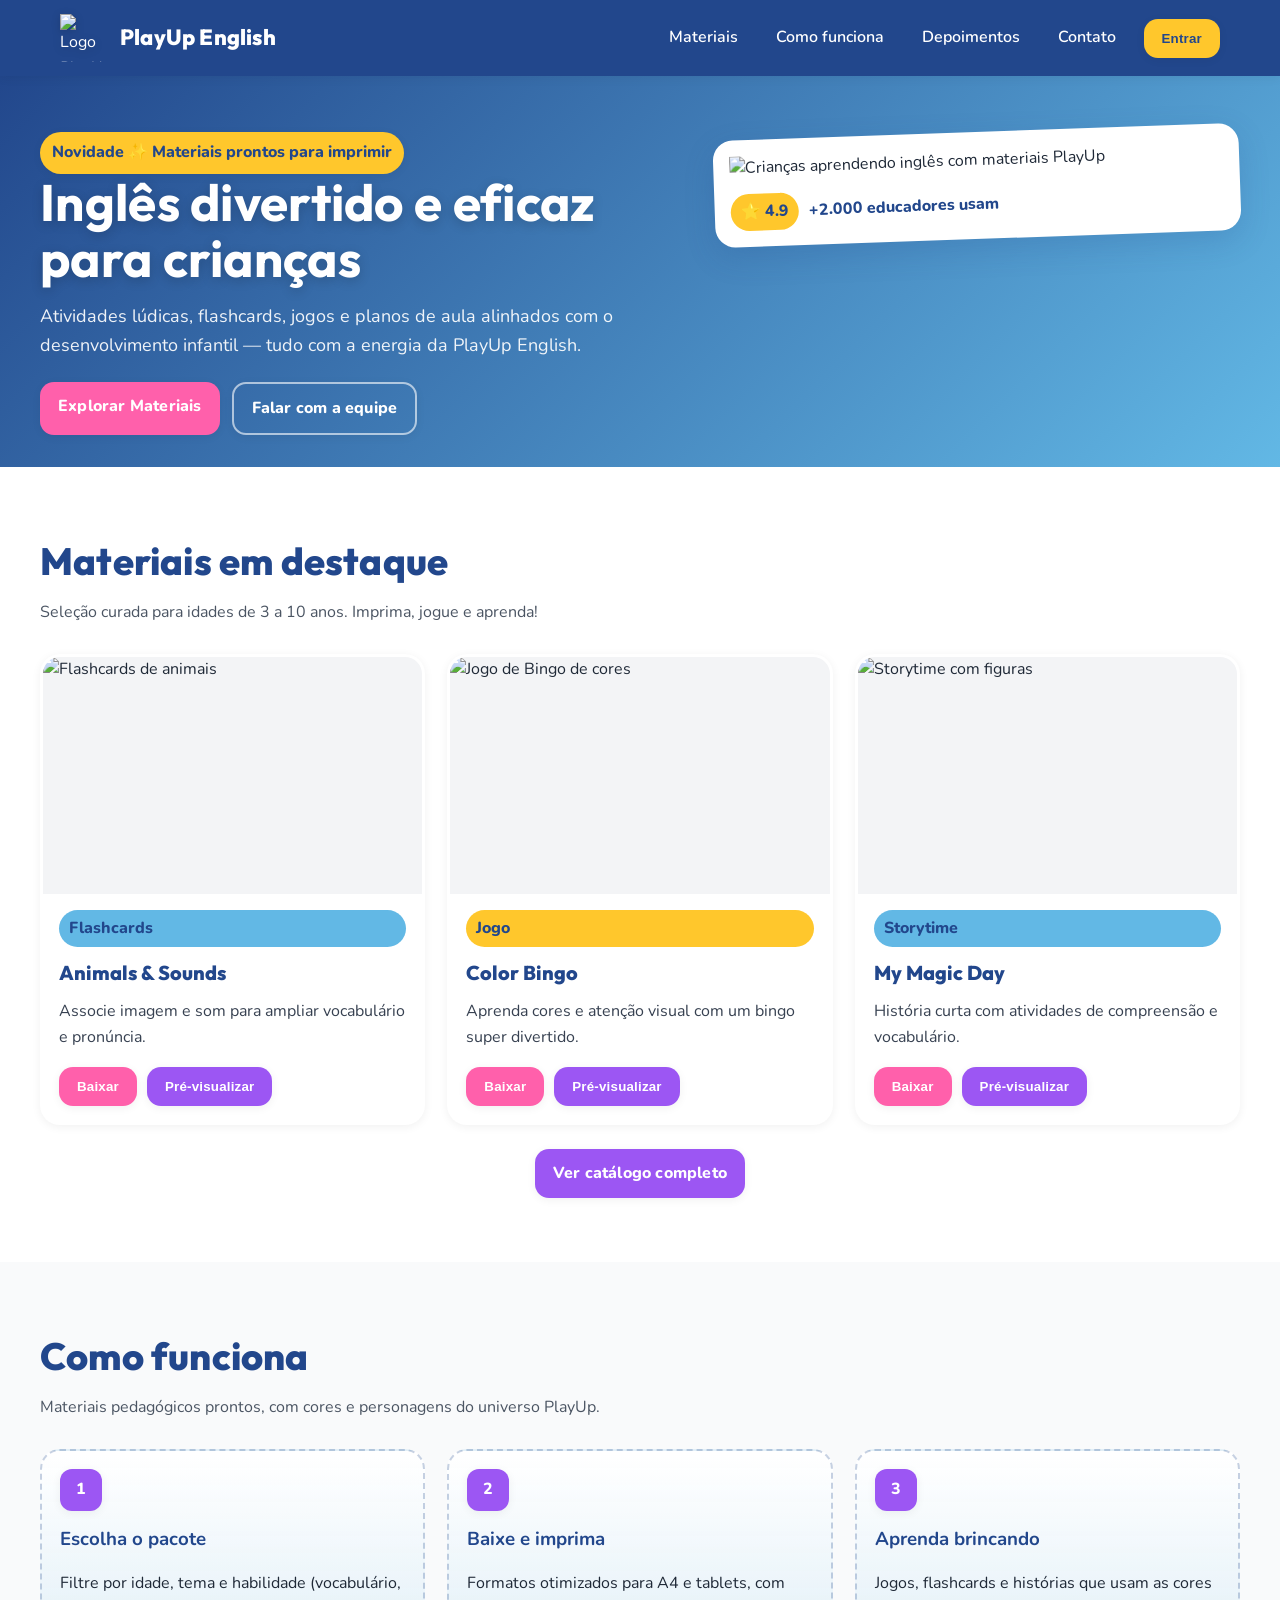
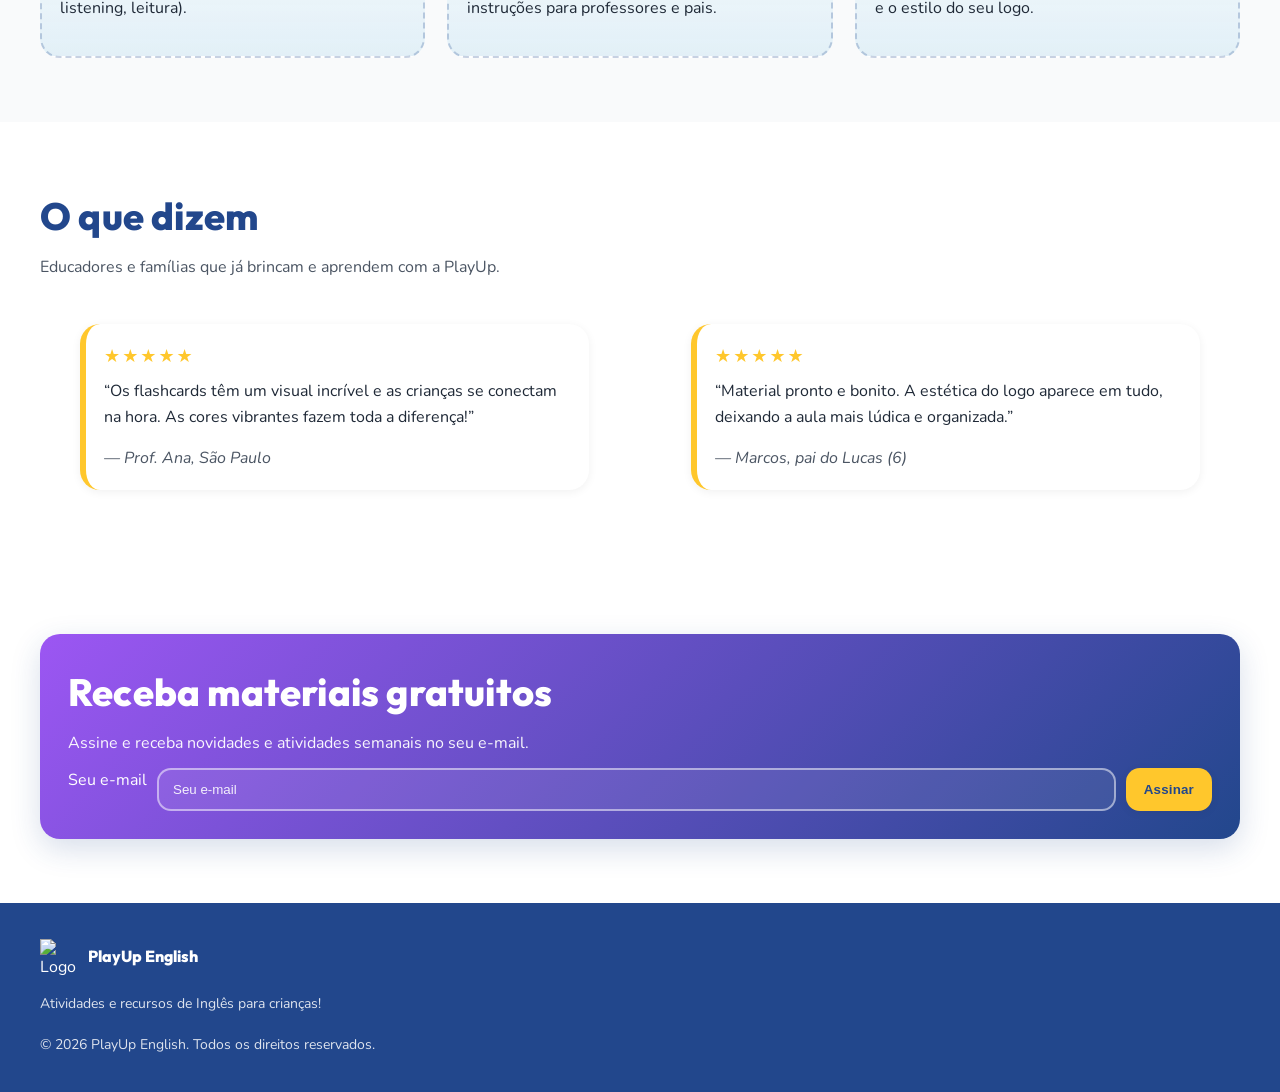
==== commit ec5c1fc6: "Update index.html" ====
--- a/index.html
+++ b/index.html
@@ -477,7 +477,7 @@
         <strong style="font-family: var(--font-title); font-weight:800;">PlayUp English</strong>
       </div>
       <div class="mini">
-        Materiais de inglês para crianças — divertidos, pedagógicos e com a cara da sua marca.
+        Atividades e recursos de Inglês para crianças!
       </div>
       <div class="mini">
         © <span id="year"></span> PlayUp English. Todos os direitos reservados.
@@ -491,3 +491,4 @@
   </script>
 </body>
 </html>
+
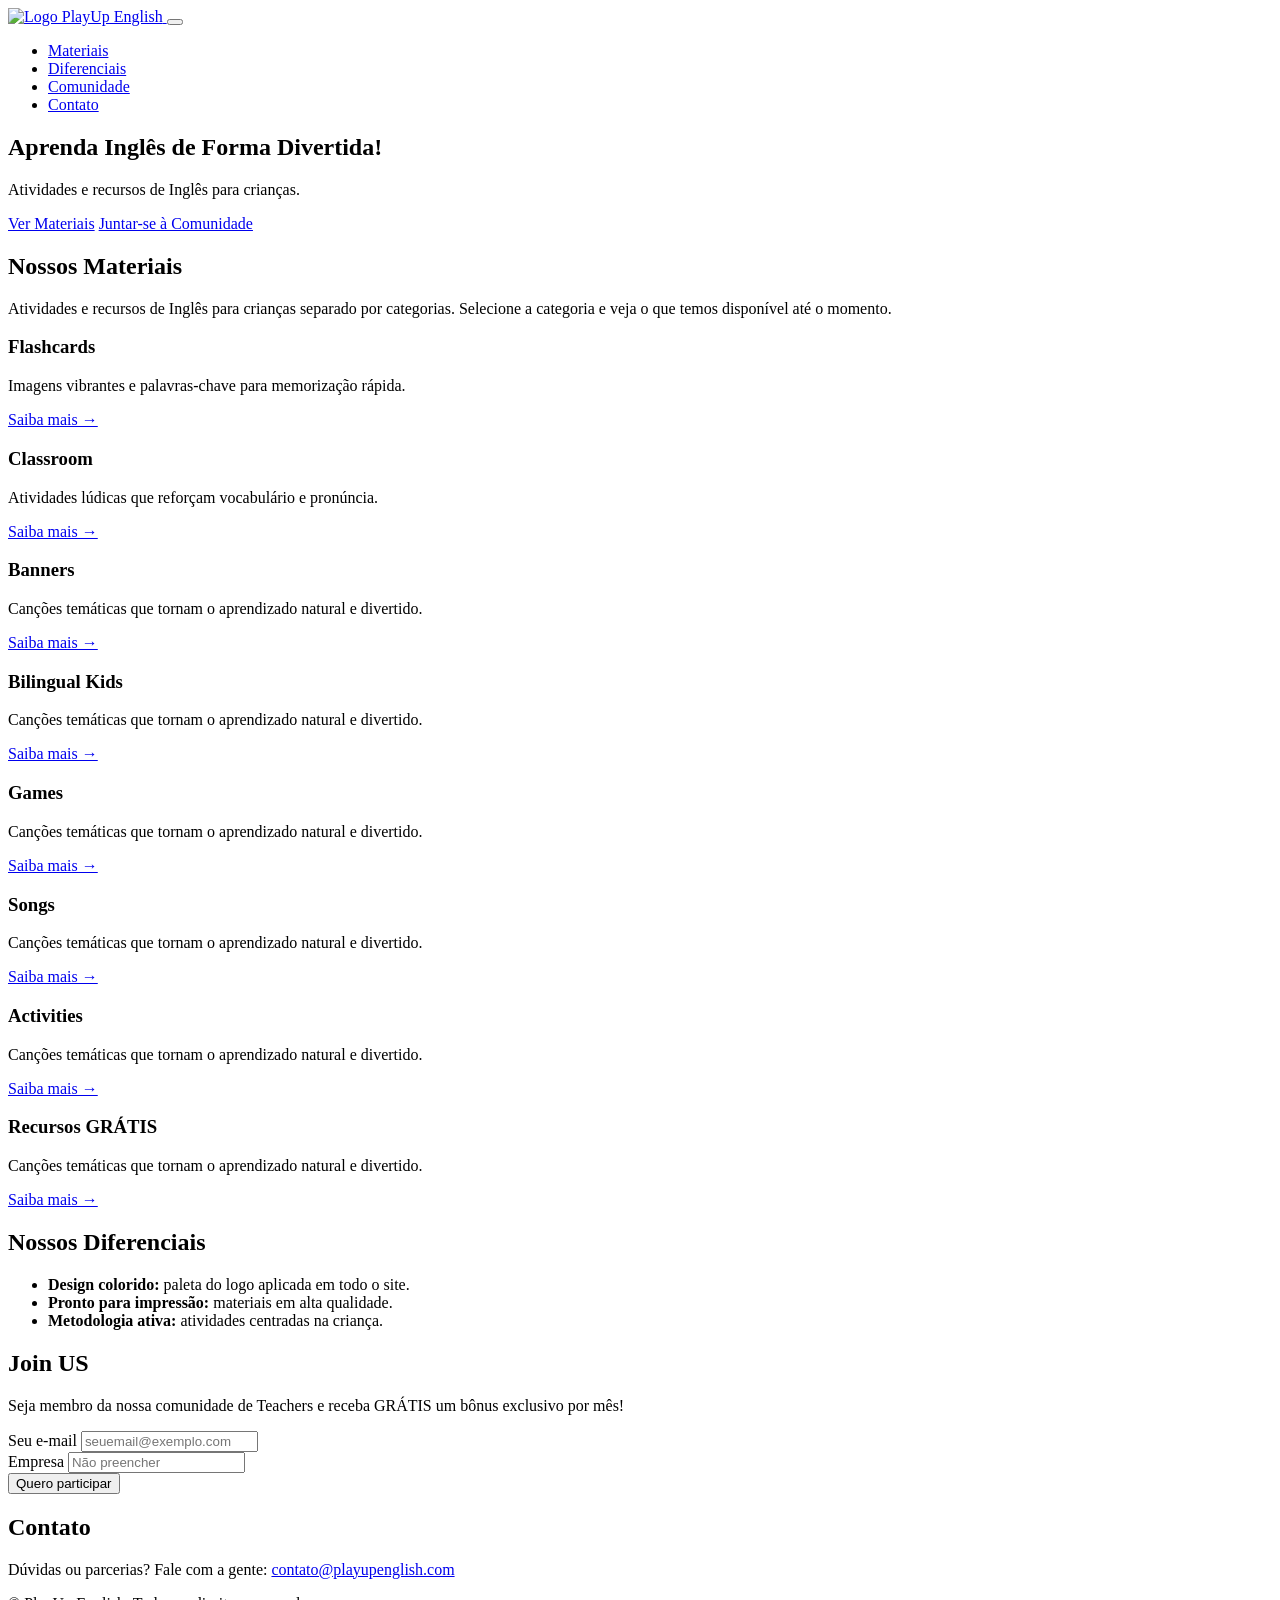
==== commit 42a586f9: "Update index.html" ====
--- a/index.html
+++ b/index.html
@@ -1,494 +1,171 @@
 <!DOCTYPE html>
-<html lang="pt-br">
+<html lang="pt-BR">
 <head>
-  <meta charset="utf-8" />
-  <meta name="viewport" content="width=device-width, initial-scale=1" />
-  <title>PlayUp English — Materiais de Inglês para Crianças</title>
-  <meta name="description" content="Materiais de inglês divertidos e pedagógicos para crianças. Flashcards, jogos, atividades e planos de aula com a identidade PlayUp English." />
-  <link rel="preconnect" href="https://fonts.googleapis.com" />
-  <link rel="preconnect" href="https://fonts.gstatic.com" crossorigin />
-  <link href="https://fonts.googleapis.com/css2?family=Nunito:wght@400;600;700;800&family=Outfit:wght@500;700;800&display=swap" rel="stylesheet" />
-  <style>
-    :root {
-      /* Paleta PlayUp — aproximada a partir do logo */
-      --blue-900: #22478C;   /* Base/cabeçalho/rodapé/títulos */
-      --blue-600: #2B589C;   /* Hover/linhas */
-      --sky-400:  #62B8E5;   /* Fundos suaves/ilustrações */
-      --pink-500: #FF60AB;   /* CTA primário/destaques interativos */
-      --purple-500: #9C56F3; /* CTA secundário/ícones/links */
-      --gold-400: #FFC72C;   /* Destaques/badges/atenção */
-      --red-500:  #E32B3B;   /* Erros/alertas (uso moderado) */
-      --green-500:#4CAF50;   /* Sucesso (uso moderado) */
+  <meta charset="utf-8">
+  <meta name="viewport" content="width=device-width, initial-scale=1">
+  <title>PlayUp English</title>
+  <meta name="description" content="Materiais de inglês divertidos e profissionais para crianças: flashcards, jogos, músicas e atividades. Perfeito para pais e professores.">
+  <meta name="theme-color" content="#1F3E7D">
 
-      /* Neutros e texto */
-      --white:    #FFFFFF;
-      --black:    #0B1220;
-      --text-900: #1F2937;
-      --text-700: #374151;
-      --text-600: #4B5563;
-      --bg-50:    #F9FAFB;
-      --bg-100:   #F3F4F6;
+  <!-- Fontes (opcionais, mas combinam com o estilo do logo) -->
+  <link rel="preconnect" href="https://fonts.googleapis.com">
+  <link rel="preconnect" href="https://fonts.gstatic.com" crossorigin>
+  <!-- M PLUS Rounded 1c e Poppins para títulos e textos -->
+  <link href="https://fonts.googleapis.com/css2?family=M+PLUS+Rounded+1c:wght@400;600;800&family=Poppins:wght@300;400;600;700&display=swap" rel="stylesheet">
 
-      /* Sombras e efeitos */
-      --shadow-1: 0 2px 10px rgba(0,0,0,0.06);
-      --shadow-2: 0 10px 30px rgba(34,71,140,0.18);
+  <!-- CSS principal -->
+  <link rel="stylesheet" href="style.css">
 
-      /* Raio e espaçamentos */
-      --radius-sm: 10px;
-      --radius-md: 14px;
-      --radius-lg: 20px;
-
-      /* Tamanhos de fonte */
-      --font-title: "Outfit", system-ui, -apple-system, Segoe UI, Roboto, Arial, sans-serif;
-      --font-body:  "Nunito", system-ui, -apple-system, Segoe UI, Roboto, Arial, sans-serif;
-    }
-
-    /* Reset básico + tipografia */
-    * { box-sizing: border-box; }
-    html, body { margin: 0; padding: 0; }
-    body {
-      font-family: var(--font-body);
-      color: var(--text-900);
-      background: var(--white);
-      line-height: 1.6;
-      -webkit-font-smoothing: antialiased;
-      -moz-osx-font-smoothing: grayscale;
-    }
-    img { max-width: 100%; display: block; }
-    a { color: var(--purple-500); text-decoration: none; }
-    a:hover { text-decoration: underline; }
-
-    /* Utilidades de cor (por seções) */
-    .bg-brand-dark { background: var(--blue-900); color: var(--white); }
-    .bg-hero-gradient {
-      background: linear-gradient(135deg, var(--blue-900) 0%, var(--sky-400) 100%);
-      color: var(--white);
-    }
-    .text-brand { color: var(--blue-900); }
-    .text-invert { color: var(--white); }
-
-    /* Barra de navegação */
-    .navbar {
-      position: sticky; top: 0; z-index: 50;
-      background: var(--blue-900);
-      color: var(--white);
-      box-shadow: var(--shadow-1);
-    }
-    .nav-inner {
-      max-width: 1200px; margin: 0 auto;
-      padding: 14px 20px;
-      display: flex; align-items: center; justify-content: space-between;
-      gap: 16px;
-    }
-    .brand {
-      display: flex; align-items: center; gap: 12px;
-    }
-    .brand img.logo {
-      width: 48px; height: 48px; object-fit: contain;
-      filter: drop-shadow(0 2px 4px rgba(0,0,0,0.15));
-    }
-    .brand .name {
-      font-family: var(--font-title);
-      font-weight: 800; font-size: 22px; letter-spacing: 0.2px;
-    }
-    .nav-links {
-      display: flex; gap: 18px; align-items: center;
-    }
-    .nav-links a {
-      color: var(--white);
-      font-weight: 600;
-      padding: 8px 10px; border-radius: 10px;
-    }
-    .nav-links a:hover {
-      background: rgba(255,255,255,0.12);
-      text-decoration: none;
-    }
-
-    /* Botões */
-    .btn {
-      appearance: none; border: 0; cursor: pointer;
-      padding: 12px 18px; border-radius: var(--radius-md);
-      font-weight: 800; letter-spacing: 0.2px;
-      transition: transform .06s ease, box-shadow .2s ease, background .2s ease, color .2s ease;
-      box-shadow: var(--shadow-1);
-    }
-    .btn:active { transform: translateY(1px); }
-    .btn-primary {
-      background: var(--pink-500); color: var(--white);
-    }
-    .btn-primary:hover { box-shadow: var(--shadow-2); }
-    .btn-secondary {
-      background: var(--purple-500); color: var(--white);
-    }
-    .btn-accent {
-      background: var(--gold-400); color: var(--blue-900);
-    }
-    .btn-link {
-      background: transparent; color: var(--white);
-      border: 2px solid rgba(255,255,255,0.6);
-    }
-    .btn-link:hover { background: rgba(255,255,255,0.12); }
-
-    /* Acessibilidade de foco */
-    :focus-visible {
-      outline: 3px solid var(--pink-500);
-      outline-offset: 2px;
-      border-radius: 6px;
-    }
-
-    /* Hero */
-    .hero {
-      padding: 56px 20px 32px;
-    }
-    .hero-inner {
-      max-width: 1200px; margin: 0 auto;
-      display: grid; grid-template-columns: 1.1fr 0.9fr; gap: 32px; align-items: center;
-    }
-    .hero h1 {
-      font-family: var(--font-title);
-      font-size: clamp(34px, 4vw, 52px);
-      line-height: 1.1; margin: 0 0 16px;
-      letter-spacing: 0.3px;
-      text-shadow: 0 3px 12px rgba(0,0,0,0.18);
-    }
-    .hero p {
-      font-size: 18px; max-width: 56ch; margin: 0 0 22px;
-      color: rgba(255,255,255,0.92);
-    }
-    .hero-cta { display: flex; gap: 12px; flex-wrap: wrap; }
-    .hero-bubbles {
-      position: relative; height: 100%;
-    }
-    .hero-card {
-      background: var(--white); color: var(--text-900);
-      border-radius: var(--radius-lg);
-      padding: 16px; width: 100%;
-      box-shadow: var(--shadow-2);
-      transform: rotate(-2deg);
-    }
-    .hero-badge {
-      display: inline-flex; align-items: center; gap: 8px;
-      background: var(--gold-400); color: var(--blue-900);
-      font-weight: 800; padding: 8px 12px; border-radius: 999px;
-      box-shadow: var(--shadow-1);
-    }
-
-    /* Seções */
-    section { padding: 64px 20px; }
-    .container { max-width: 1200px; margin: 0 auto; }
-
-    .section-title {
-      font-family: var(--font-title);
-      font-weight: 800; letter-spacing: 0.2px;
-      font-size: clamp(26px, 3vw, 38px);
-      margin: 0 0 8px; color: var(--blue-900);
-    }
-    .section-sub {
-      color: var(--text-600); margin: 0 0 28px;
-    }
-
-    /* Grade de cards */
-    .grid {
-      display: grid; gap: 22px;
-      grid-template-columns: repeat(12, 1fr);
-    }
-    .col-4 { grid-column: span 4; }
-    .col-6 { grid-column: span 6; }
-    .col-12 { grid-column: span 12; }
-
-    @media (max-width: 960px) {
-      .hero-inner { grid-template-columns: 1fr; }
-      .col-4 { grid-column: span 6; }
-      .col-6 { grid-column: span 12; }
-    }
-    @media (max-width: 640px) {
-      .col-4, .col-6 { grid-column: span 12; }
-    }
-
-    .card {
-      background: var(--white);
-      border-radius: var(--radius-lg);
-      box-shadow: var(--shadow-1);
-      overflow: hidden;
-      display: flex; flex-direction: column;
-      border: 3px solid transparent;
-    }
-    .card:hover {
-      border-color: rgba(156,86,243,0.3); /* roxo sutil */
-      transform: translateY(-1px);
-      transition: transform .06s ease, border-color .2s ease;
-    }
-    .card-media { aspect-ratio: 16/10; background: var(--bg-100); }
-    .card-body { padding: 16px; display: grid; gap: 10px; }
-    .badge {
-      display: inline-flex; align-items: center; gap: 8px;
-      background: var(--sky-400); color: var(--blue-900);
-      font-weight: 800; padding: 6px 10px; border-radius: 999px;
-    }
-    .badge.gold {
-      background: var(--gold-400); color: var(--blue-900);
-    }
-    .card h3 {
-      margin: 0; font-size: 20px; color: var(--blue-900); font-weight: 800;
-      font-family: var(--font-title);
-    }
-    .card p { margin: 0; color: var(--text-700); }
-    .card-actions {
-      display: flex; gap: 10px; padding: 0 16px 16px; margin-top: auto;
-    }
-
-    /* Destaques coloridos (seção Como Funciona) */
-    .feature {
-      background: linear-gradient(180deg, rgba(255,255,255,1) 0%, rgba(98,184,229,0.15) 100%);
-      border: 2px dashed rgba(34,71,140,0.25);
-      border-radius: var(--radius-lg);
-      padding: 18px; display: grid; gap: 8px;
-    }
-    .feature .icon {
-      width: 42px; height: 42px; border-radius: 12px;
-      background: var(--purple-500); color: var(--white);
-      display: inline-grid; place-items: center;
-      box-shadow: var(--shadow-1);
-      font-weight: 800;
-    }
-
-    /* Depoimentos */
-    .quote {
-      background: var(--white); border-radius: var(--radius-lg);
-      padding: 18px; box-shadow: var(--shadow-1);
-      border-left: 6px solid var(--gold-400);
-    }
-    .stars { color: var(--gold-400); font-size: 18px; letter-spacing: 2px; }
-
-    /* Newsletter */
-    .newsletter {
-      background: linear-gradient(135deg, var(--purple-500), var(--blue-900));
-      color: var(--white);
-      border-radius: var(--radius-lg);
-      padding: 28px;
-      box-shadow: var(--shadow-2);
-    }
-    .newsletter form {
-      display: flex; gap: 10px; flex-wrap: wrap; margin-top: 12px;
-    }
-    .input {
-      flex: 1 1 260px;
-      border: 2px solid rgba(255,255,255,0.5);
-      background: rgba(255,255,255,0.08);
-      border-radius: var(--radius-md);
-      padding: 12px 14px; color: var(--white);
-    }
-    .input::placeholder { color: rgba(255,255,255,0.9); }
-
-    /* Rodapé */
-    footer {
-      background: var(--blue-900); color: var(--white);
-      padding: 36px 20px;
-    }
-    .footer-inner { max-width: 1200px; margin: 0 auto; display: grid; gap: 18px; }
-    .mini { color: rgba(255,255,255,0.85); font-size: 14px; }
-
-    /* Pequenas melhorias de espaçamento */
-    .mt-8 { margin-top: 8px; } .mt-12 { margin-top: 12px; } .mt-16 { margin-top: 16px; }
-    .mt-24 { margin-top: 24px; } .mt-32 { margin-top: 32px; } .mt-40 { margin-top: 40px; }
-  </style>
+  <!-- Favicons (gere a partir do logo quando puder) -->
+  <!--
+  <link rel="apple-touch-icon" sizes="180x180" href="/apple-touch-icon.png">
+  <link rel="icon" type="image/png" sizes="32x32" href="/favicon-32x32.png">
+  <link rel="icon" type="image/png" sizes="16x16" href="/favicon-16x16.png">
+  <link rel="manifest" href="/site.webmanifest">
+  -->
 </head>
 <body>
+  <header class="site-header" id="inicio">
+    <div class="container header-inner">
+      <a href="#inicio" class="logo-link" aria-label="Ir para o início">
+        <!-- Opção recomendada: arquivo local 
+        <img src="assets/images/logo.png" alt="Logo PlayUp English" class="site-logo"> -->
+        <!-- Opção alternativa (remota): -->
+        <img src="https://raw.githubusercontent.com/jacao18/playupenglish/main/logo.png" alt="Logo PlayUp English" class="site-logo"> 
+        
+      </a>
 
-  <!-- NAV -->
-  <nav class="navbar" aria-label="Barra de navegação principal">
-    <div class="nav-inner">
-      <div class="brand">
-        <img class="logo" src="assets/logo-playup.png" alt="Logo PlayUp English" />
-        <div class="name" aria-label="PlayUp English">PlayUp English</div>
-      </div>
-      <div class="nav-links" role="navigation">
-        <a href="#materiais">Materiais</a>
-        <a href="#como-funciona">Como funciona</a>
-        <a href="#depoimentos">Depoimentos</a>
-        <a href="#contato">Contato</a>
-        <button class="btn btn-accent">Entrar</button>
-      </div>
+      <button class="menu-toggle" aria-label="Abrir menu" aria-expanded="false" aria-controls="site-nav">
+        <span class="menu-toggle-bar"></span>
+        <span class="menu-toggle-bar"></span>
+        <span class="menu-toggle-bar"></span>
+      </button>
+
+      <nav id="site-nav" class="site-nav" aria-label="Navegação principal">
+        <ul>
+          <li><a href="#materiais">Materiais</a></li>
+          <li><a href="#diferenciais">Diferenciais</a></li>
+          <li><a href="#comunidade">Comunidade</a></li>
+          <li><a href="#contato">Contato</a></li>
+        </ul>
+      </nav>
     </div>
-  </nav>
+  </header>
 
-  <!-- HERO -->
-  <header class="hero bg-hero-gradient">
-    <div class="hero-inner">
-      <div>
-        <span class="hero-badge">Novidade ✨ Materiais prontos para imprimir</span>
-        <h1>Inglês divertido e eficaz para crianças</h1>
-        <p>Atividades lúdicas, flashcards, jogos e planos de aula alinhados com o desenvolvimento infantil — tudo com a energia da PlayUp English.</p>
-        <div class="hero-cta">
-          <a href="#materiais" class="btn btn-primary">Explorar Materiais</a>
-          <a href="#contato" class="btn btn-link">Falar com a equipe</a>
-        </div>
-      </div>
-      <div class="hero-bubbles" aria-hidden="true">
-        <div class="hero-card">
-          <img src="assets/hero-kids.png" alt="Crianças aprendendo inglês com materiais PlayUp" />
-          <div class="mt-12" style="display:flex; gap:10px; align-items:center;">
-            <span class="badge gold">⭐ 4.9</span>
-            <span class="text-brand" style="font-weight:800;">+2.000 educadores usam</span>
+  <main>
+    <section class="hero-section">
+      <div class="container hero-inner">
+        <div class="hero-copy">
+          <h1>Aprenda Inglês de Forma Divertida!</h1>
+          <p>Atividades e recursos de Inglês para crianças.</p>
+          <div class="hero-ctas">
+            <a href="#materiais" class="btn btn-primary">Ver Materiais</a>
+            <a href="#comunidade" class="btn btn-outline">Juntar-se à Comunidade</a>
           </div>
         </div>
       </div>
-    </div>
-  </header>
+    </section>
 
-  <!-- MATERIAIS -->
-  <section id="materiais" aria-labelledby="materiais-title">
-    <div class="container">
-      <h2 class="section-title" id="materiais-title">Materiais em destaque</h2>
-      <p class="section-sub">Seleção curada para idades de 3 a 10 anos. Imprima, jogue e aprenda!</p>
+    <section id="materiais" class="section">
+      <div class="container">
+        <h2>Nossos Materiais</h2>
+        <p class="section-lead">Atividades e recursos de Inglês para crianças separado por categorias. Selecione a categoria e veja o que temos disponível até o momento.</p>
 
-      <div class="grid">
-        <!-- Card 1 -->
-        <article class="card col-4">
-          <div class="card-media">
-            <img src="assets/material-flashcards-animals.jpg" alt="Flashcards de animais" />
-          </div>
-          <div class="card-body">
-            <span class="badge">Flashcards</span>
-            <h3>Animals & Sounds</h3>
-            <p>Associe imagem e som para ampliar vocabulário e pronúncia.</p>
-          </div>
-          <div class="card-actions">
-            <button class="btn btn-primary">Baixar</button>
-            <button class="btn btn-secondary">Pré-visualizar</button>
-          </div>
-        </article>
+        <div class="cards">
+          <article class="card">
+            <h3>Flashcards</h3>
+            <p>Imagens vibrantes e palavras-chave para memorização rápida.</p>
+            <a href="#" class="card-link">Saiba mais →</a>
+          </article>
+          <article class="card">
+            <h3>Classroom</h3>
+            <p>Atividades lúdicas que reforçam vocabulário e pronúncia.</p>
+            <a href="#" class="card-link">Saiba mais →</a>
+          </article>
+          <article class="card">
+            <h3>Banners</h3>
+            <p>Canções temáticas que tornam o aprendizado natural e divertido.</p>
+            <a href="#" class="card-link">Saiba mais →</a>
+            </article>
+          <article class="card">
+            <h3>Bilingual Kids</h3>
+            <p>Canções temáticas que tornam o aprendizado natural e divertido.</p>
+            <a href="#" class="card-link">Saiba mais →</a>
+            </article>
+          <article class="card">
+            <h3>Games</h3>
+            <p>Canções temáticas que tornam o aprendizado natural e divertido.</p>
+            <a href="#" class="card-link">Saiba mais →</a>
+            </article>
+          <article class="card">
+            <h3>Songs</h3>
+            <p>Canções temáticas que tornam o aprendizado natural e divertido.</p>
+            <a href="#" class="card-link">Saiba mais →</a>
+            </article>
+          <article class="card">
+            <h3>Activities</h3>
+            <p>Canções temáticas que tornam o aprendizado natural e divertido.</p>
+            <a href="#" class="card-link">Saiba mais →</a>
+</article>
+          <article class="card">
+            <h3>Recursos GRÁTIS</h3>
+            <p>Canções temáticas que tornam o aprendizado natural e divertido.</p>
+            <a href="#" class="card-link">Saiba mais →</a>
 
-        <!-- Card 2 -->
-        <article class="card col-4">
-          <div class="card-media">
-            <img src="assets/material-bingo-colors.jpg" alt="Jogo de Bingo de cores" />
-          </div>
-          <div class="card-body">
-            <span class="badge gold">Jogo</span>
-            <h3>Color Bingo</h3>
-            <p>Aprenda cores e atenção visual com um bingo super divertido.</p>
-          </div>
-          <div class="card-actions">
-            <button class="btn btn-primary">Baixar</button>
-            <button class="btn btn-secondary">Pré-visualizar</button>
-          </div>
-        </article>
-
-        <!-- Card 3 -->
-        <article class="card col-4">
-          <div class="card-media">
-            <img src="assets/material-storytime.jpg" alt="Storytime com figuras" />
-          </div>
-          <div class="card-body">
-            <span class="badge">Storytime</span>
-            <h3>My Magic Day</h3>
-            <p>História curta com atividades de compreensão e vocabulário.</p>
-          </div>
-          <div class="card-actions">
-            <button class="btn btn-primary">Baixar</button>
-            <button class="btn btn-secondary">Pré-visualizar</button>
-          </div>
-        </article>
-      </div>
-
-      <div class="mt-24" style="display:flex; justify-content:center;">
-        <a href="#" class="btn btn-secondary">Ver catálogo completo</a>
-      </div>
-    </div>
-  </section>
-
-  <!-- COMO FUNCIONA -->
-  <section id="como-funciona" aria-labelledby="como-title" style="background: var(--bg-50);">
-    <div class="container">
-      <h2 class="section-title" id="como-title">Como funciona</h2>
-      <p class="section-sub">Materiais pedagógicos prontos, com cores e personagens do universo PlayUp.</p>
-
-      <div class="grid">
-        <div class="col-4">
-          <div class="feature">
-            <span class="icon">1</span>
-            <h3 class="text-brand" style="margin:6px 0 0;">Escolha o pacote</h3>
-            <p class="mt-8">Filtre por idade, tema e habilidade (vocabulário, listening, leitura).</p>
-          </div>
-        </div>
-        <div class="col-4">
-          <div class="feature">
-            <span class="icon">2</span>
-            <h3 class="text-brand" style="margin:6px 0 0;">Baixe e imprima</h3>
-            <p class="mt-8">Formatos otimizados para A4 e tablets, com instruções para professores e pais.</p>
-          </div>
-        </div>
-        <div class="col-4">
-          <div class="feature">
-            <span class="icon">3</span>
-            <h3 class="text-brand" style="margin:6px 0 0;">Aprenda brincando</h3>
-            <p class="mt-8">Jogos, flashcards e histórias que usam as cores e o estilo do seu logo.</p>
-          </div>
+            
+          </article>
         </div>
       </div>
-    </div>
-  </section>
+    </section>
 
-  <!-- DEPOIMENTOS -->
-  <section id="depoimentos" aria-labelledby="depo-title">
-    <div class="container">
-      <h2 class="section-title" id="depo-title">O que dizem</h2>
-      <p class="section-sub">Educadores e famílias que já brincam e aprendem com a PlayUp.</p>
-      <div class="grid">
-        <div class="col-6">
-          <blockquote class="quote">
-            <div class="stars">★★★★★</div>
-            <p class="mt-8">“Os flashcards têm um visual incrível e as crianças se conectam na hora. As cores vibrantes fazem toda a diferença!”</p>
-            <cite class="mt-8" style="display:block; color: var(--text-600);">— Prof. Ana, São Paulo</cite>
-          </blockquote>
-        </div>
-        <div class="col-6">
-          <blockquote class="quote">
-            <div class="stars">★★★★★</div>
-            <p class="mt-8">“Material pronto e bonito. A estética do logo aparece em tudo, deixando a aula mais lúdica e organizada.”</p>
-            <cite class="mt-8" style="display:block; color: var(--text-600);">— Marcos, pai do Lucas (6)</cite>
-          </blockquote>
-        </div>
+    <section id="diferenciais" class="section section-highlight">
+      <div class="container">
+        <h2>Nossos Diferenciais</h2>
+        <ul class="features">
+          <li><strong>Design colorido:</strong> paleta do logo aplicada em todo o site.</li>
+          <li><strong>Pronto para impressão:</strong> materiais em alta qualidade.</li>
+          <li><strong>Metodologia ativa:</strong> atividades centradas na criança.</li>
+        </ul>
       </div>
-    </div>
-  </section>
+    </section>
 
-  <!-- NEWSLETTER -->
-  <section aria-labelledby="news-title">
-    <div class="container">
-      <div class="newsletter">
-        <h2 class="section-title text-invert" id="news-title" style="color: #fff;">Receba materiais gratuitos</h2>
-        <p style="margin: 0; color: rgba(255,255,255,0.95);">Assine e receba novidades e atividades semanais no seu e-mail.</p>
-        <form class="mt-12" action="#" method="post">
-          <label class="sr-only" for="email">Seu e-mail</label>
-          <input class="input" id="email" type="email" placeholder="Seu e-mail" required />
-          <button class="btn btn-accent" type="submit">Assinar</button>
+    <section id="comunidade" class="section">
+      <div class="container">
+        <h2>Join US</h2>
+        <p class="section-lead">Seja membro da nossa comunidade de Teachers e receba GRÁTIS um bônus exclusivo por mês!</p>
+
+        <form class="join-form" novalidate>
+          <div class="form-row">
+            <label for="join-email">Seu e-mail</label>
+            <input id="join-email" name="email" type="email" inputmode="email" autocomplete="email" required placeholder="seuemail@exemplo.com">
+          </div>
+
+          <!-- Honeypot anti-spam (não preencha) -->
+          <div class="hp-row" aria-hidden="true">
+            <label for="join-company">Empresa</label>
+            <input id="join-company" name="company" type="text" tabindex="-1" autocomplete="off" placeholder="Não preencher">
+          </div>
+
+          <button type="submit" class="btn btn-primary">Quero participar</button>
+          <p class="form-message" role="status" aria-live="polite"></p>
         </form>
       </div>
-    </div>
-  </section>
+    </section>
 
-  <!-- RODAPÉ -->
-  <footer id="contato">
-    <div class="footer-inner">
-      <div style="display:flex; align-items:center; gap:12px;">
-        <img class="logo" src="assets/logo-playup.png" alt="Logo PlayUp English" style="width:36px; height:36px;" />
-        <strong style="font-family: var(--font-title); font-weight:800;">PlayUp English</strong>
+    <section id="contato" class="section">
+      <div class="container">
+        <h2>Contato</h2>
+        <p>Dúvidas ou parcerias? Fale com a gente: <a href="mailto:contato@playupenglish.com">contato@playupenglish.com</a></p>
       </div>
-      <div class="mini">
-        Atividades e recursos de Inglês para crianças!
-      </div>
-      <div class="mini">
-        © <span id="year"></span> PlayUp English. Todos os direitos reservados.
-      </div>
+    </section>
+  </main>
+
+  <footer class="site-footer">
+    <div class="container">
+      <p>© <span id="year"></span> PlayUp English. Todos os direitos reservados.</p>
     </div>
   </footer>
 
-  <script>
-    // Ano automático
-    document.getElementById('year').textContent = new Date().getFullYear();
-  </script>
+  <script src="script.js"></script>
 </body>
-</html>
-
+</html> 
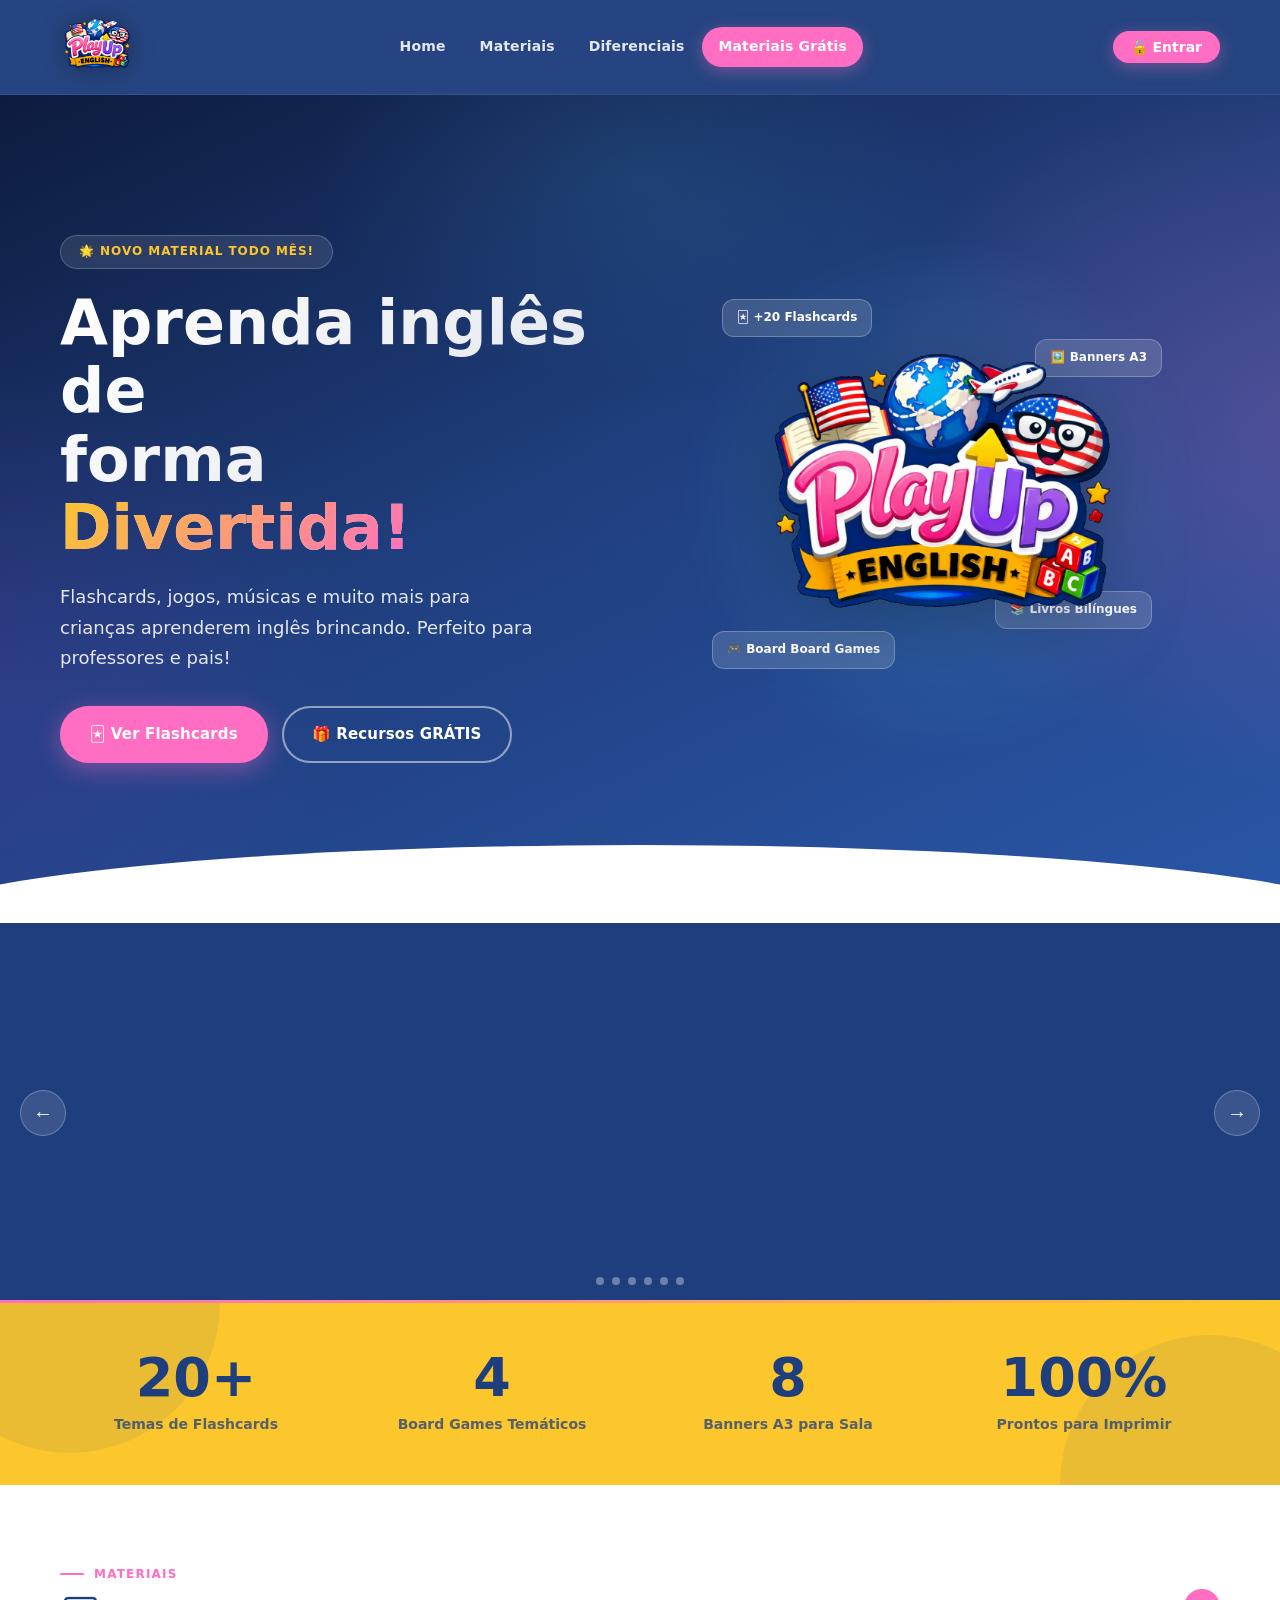
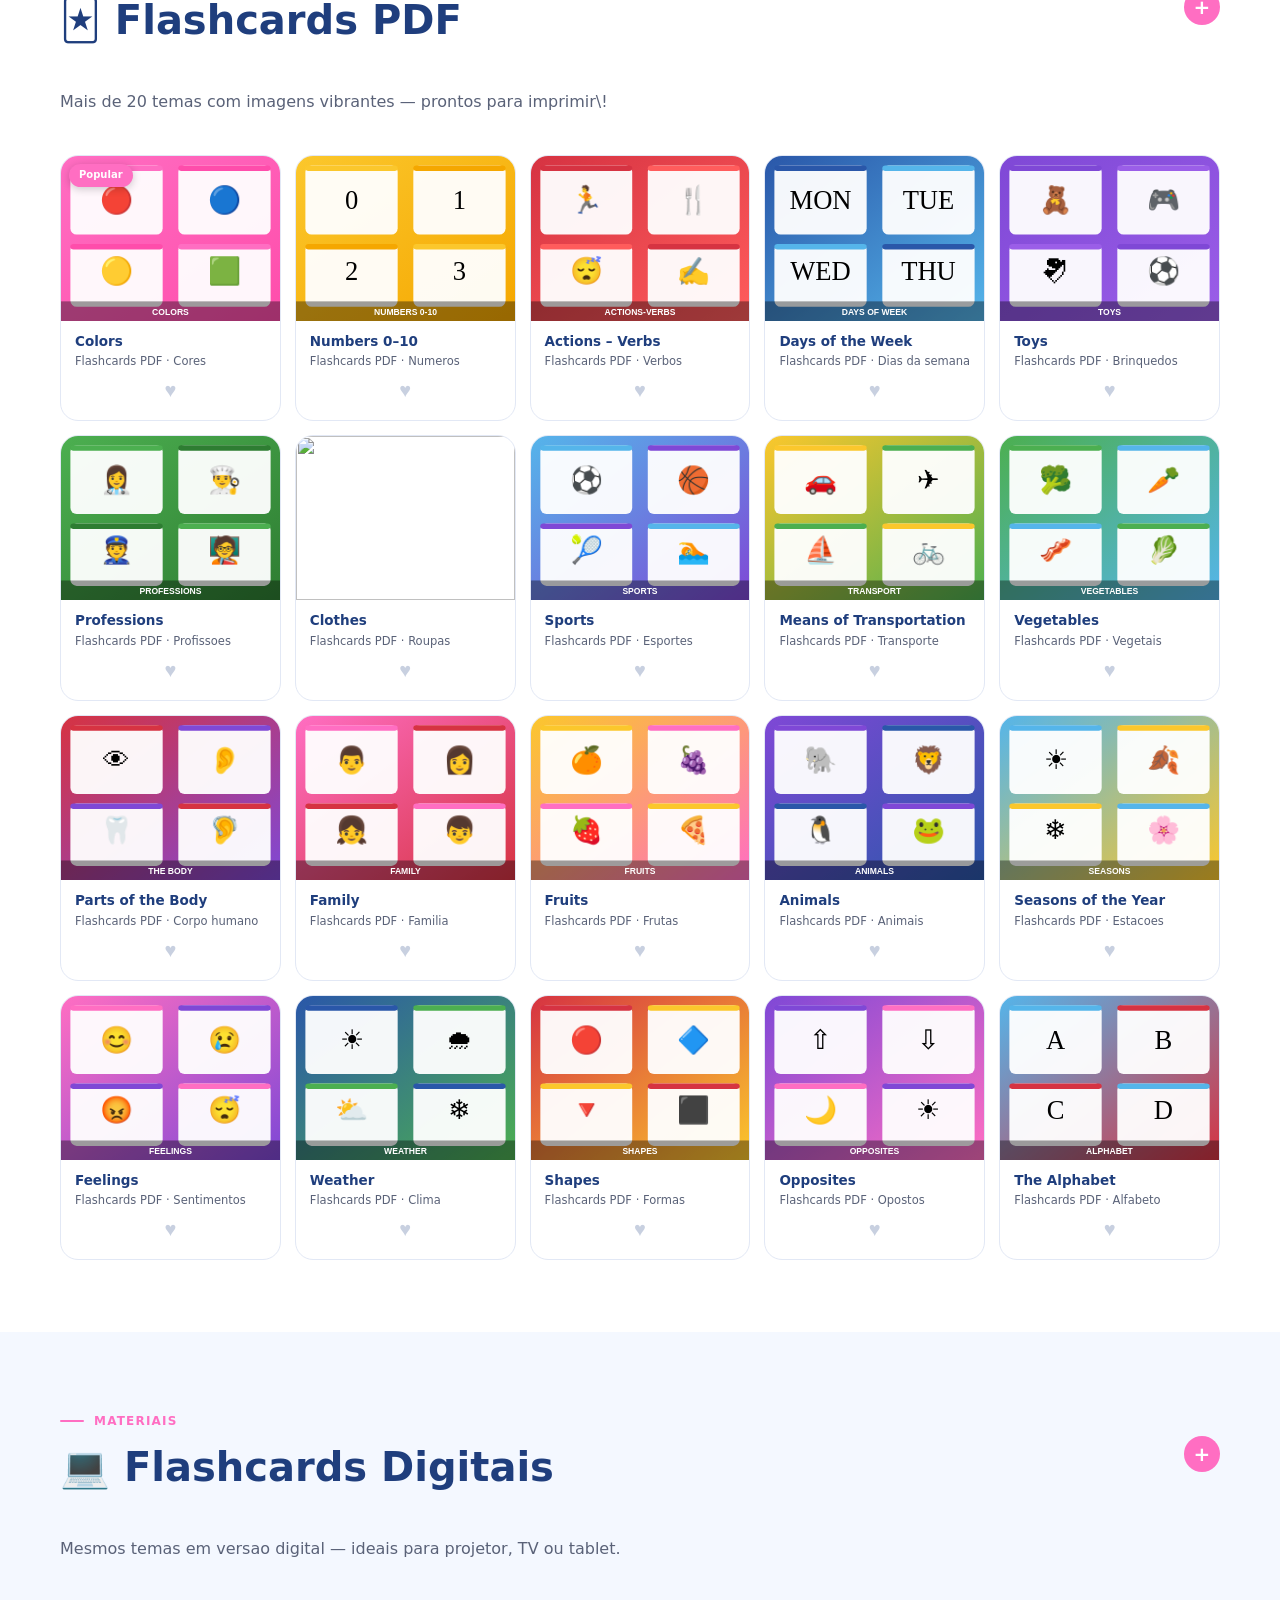
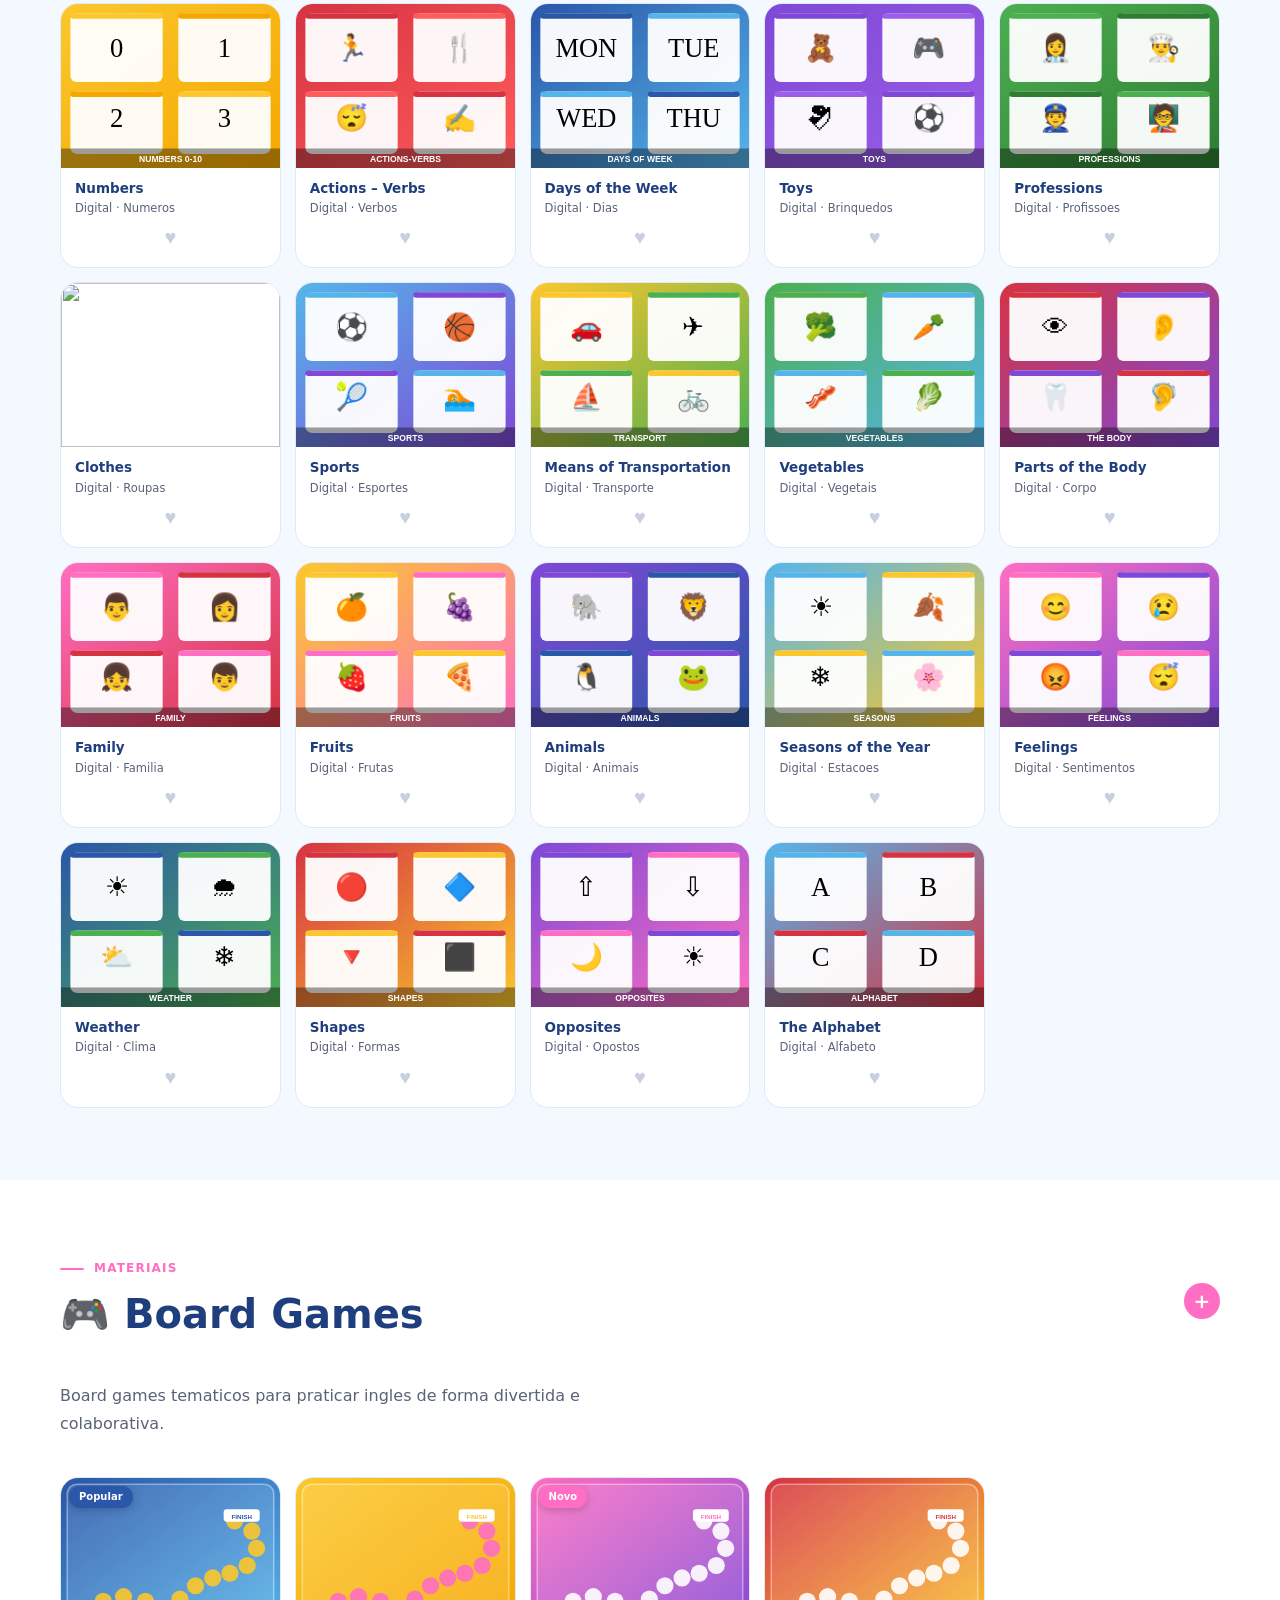
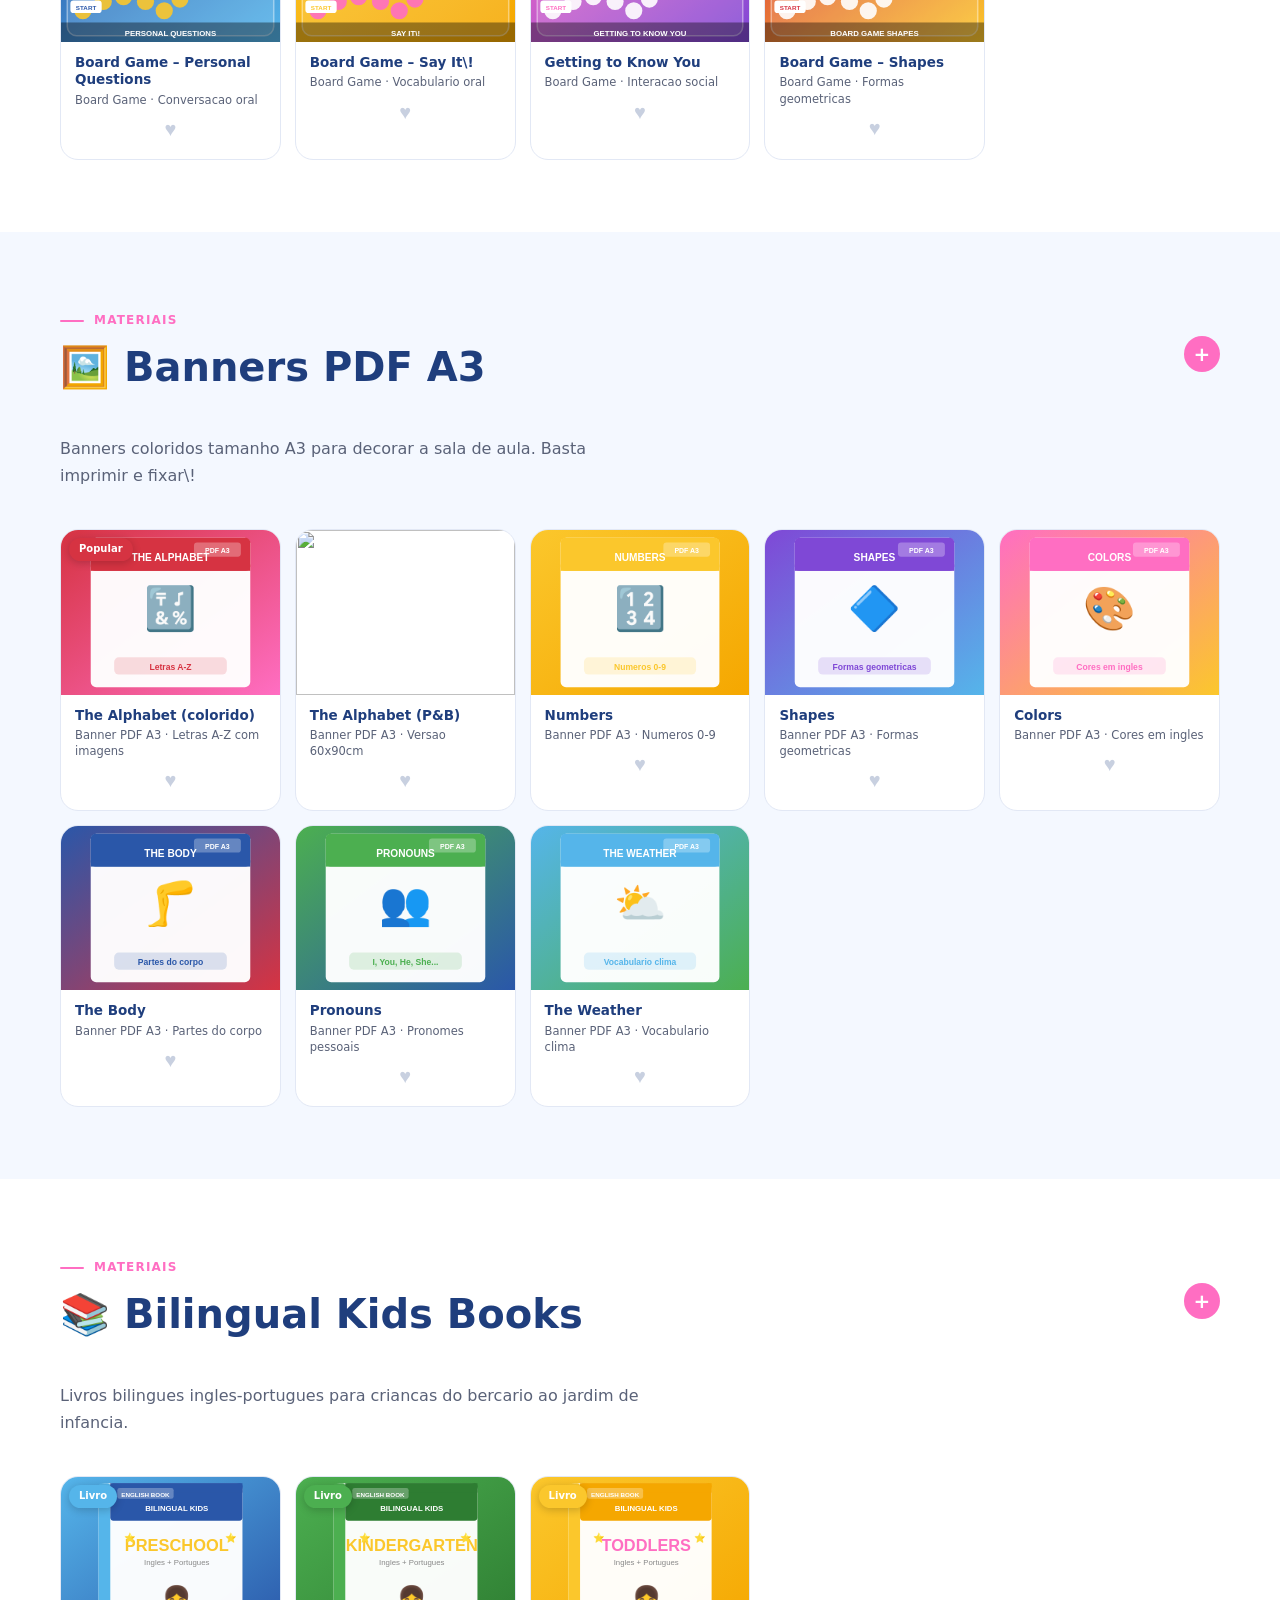
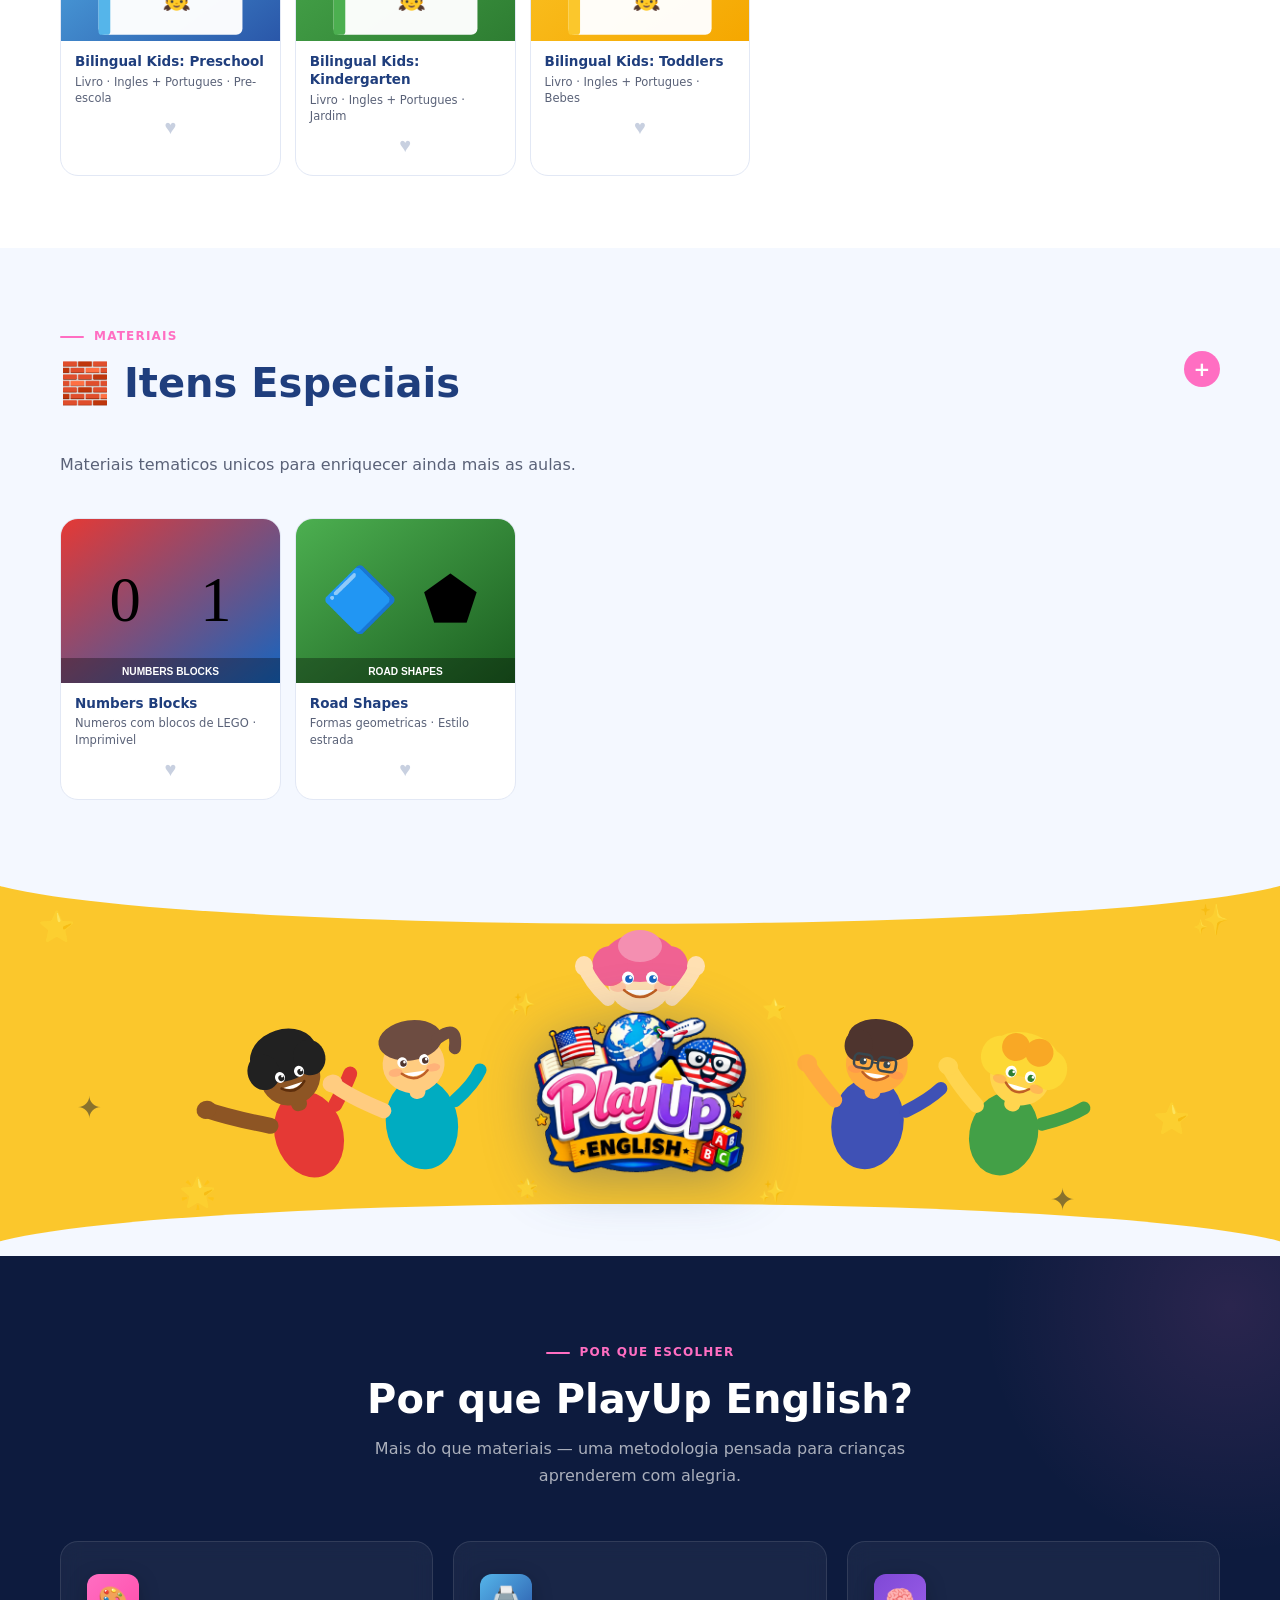
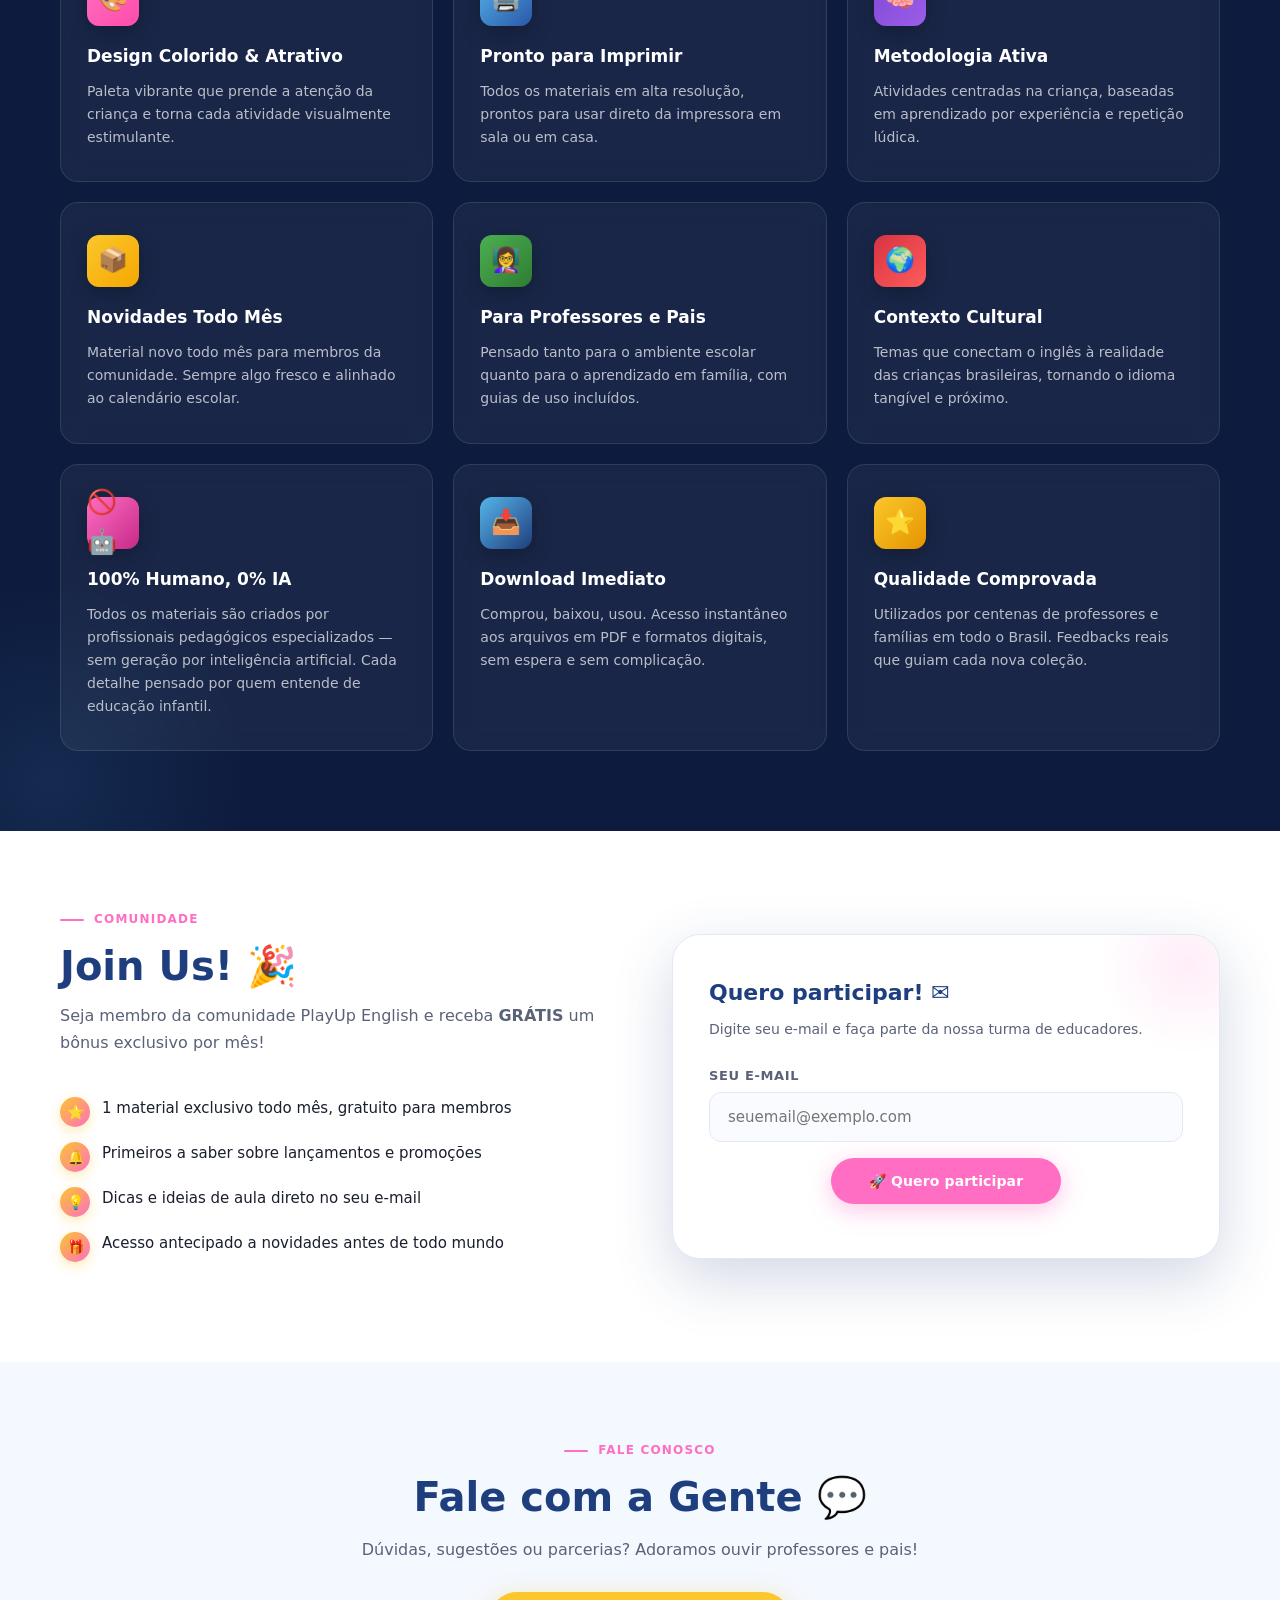
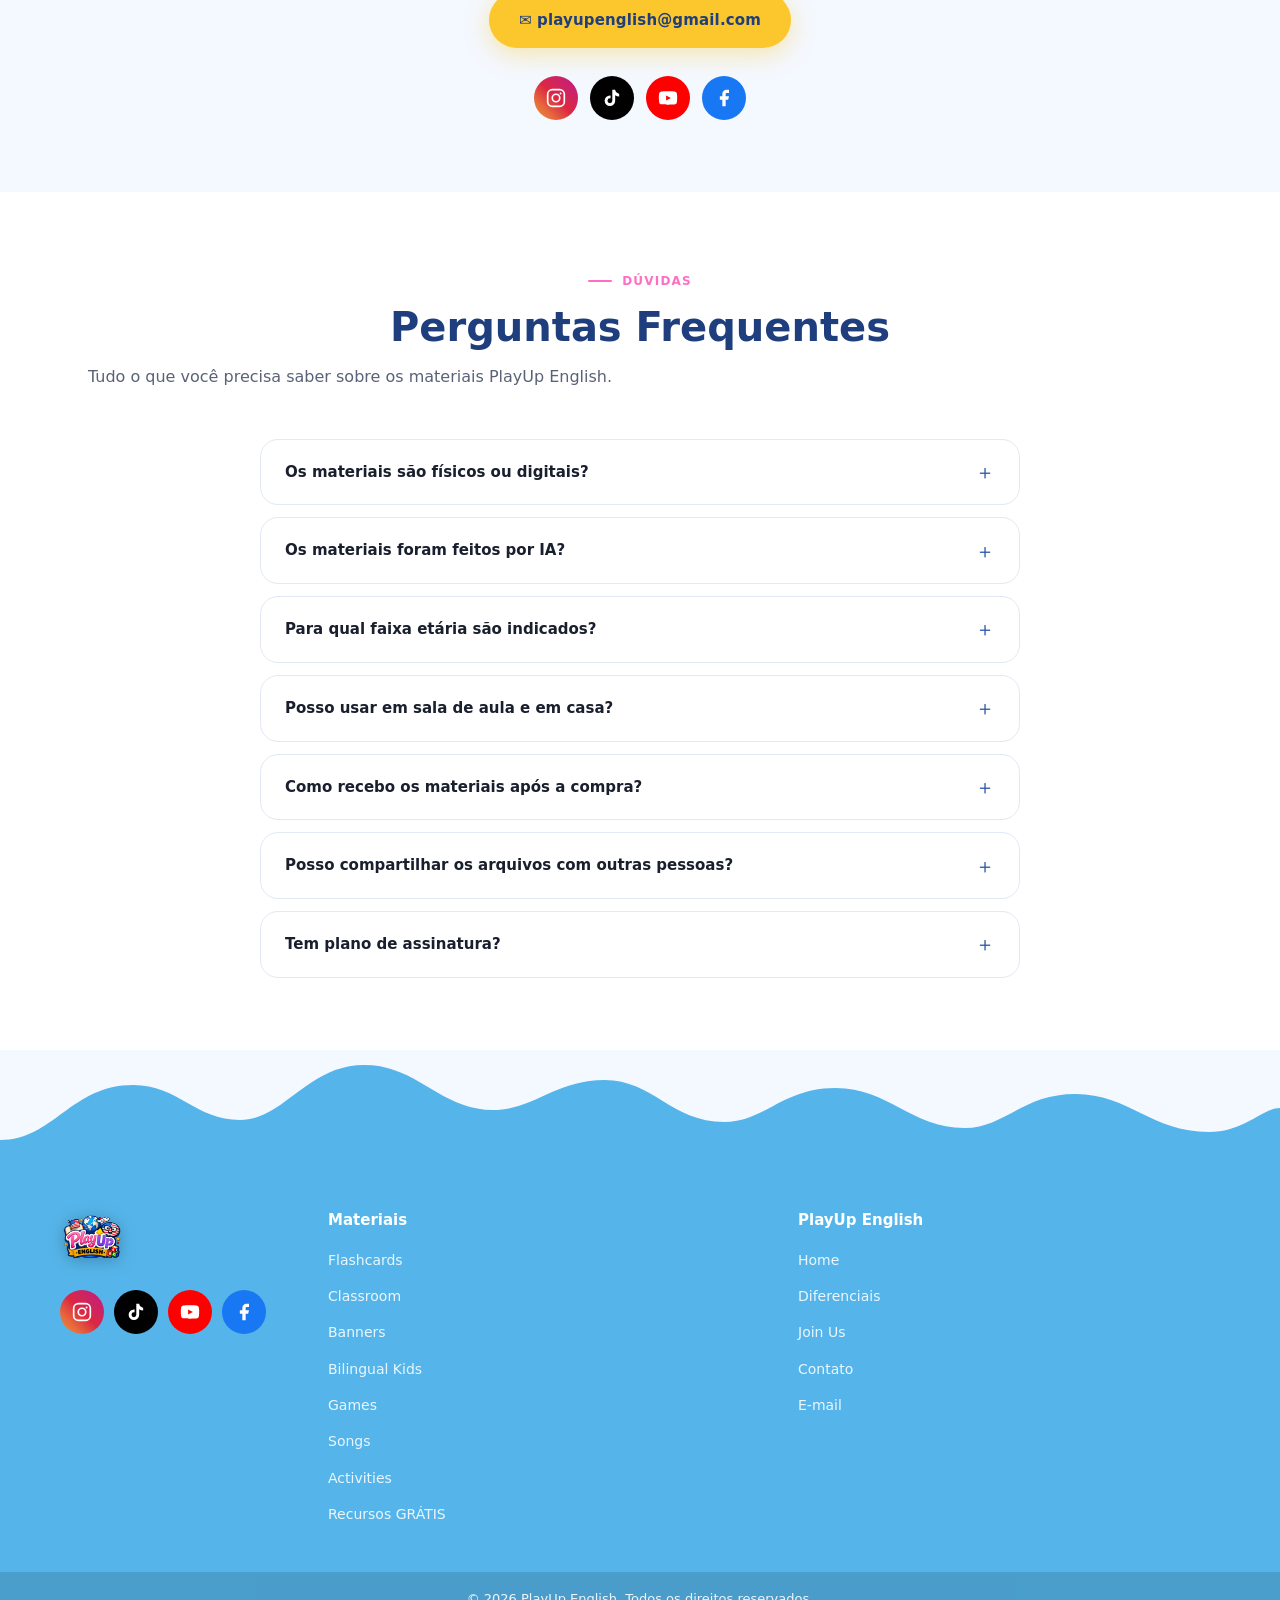
==== commit 7ecb07ba: "Add files via upload" ====
--- a/index.html
+++ b/index.html
@@ -1,171 +1,3510 @@
-<!DOCTYPE html>
-<html lang="pt-BR">
-<head>
-  <meta charset="utf-8">
-  <meta name="viewport" content="width=device-width, initial-scale=1">
-  <title>PlayUp English</title>
-  <meta name="description" content="Materiais de inglês divertidos e profissionais para crianças: flashcards, jogos, músicas e atividades. Perfeito para pais e professores.">
-  <meta name="theme-color" content="#1F3E7D">
-
-  <!-- Fontes (opcionais, mas combinam com o estilo do logo) -->
-  <link rel="preconnect" href="https://fonts.googleapis.com">
-  <link rel="preconnect" href="https://fonts.gstatic.com" crossorigin>
-  <!-- M PLUS Rounded 1c e Poppins para títulos e textos -->
-  <link href="https://fonts.googleapis.com/css2?family=M+PLUS+Rounded+1c:wght@400;600;800&family=Poppins:wght@300;400;600;700&display=swap" rel="stylesheet">
-
-  <!-- CSS principal -->
-  <link rel="stylesheet" href="style.css">
-
-  <!-- Favicons (gere a partir do logo quando puder) -->
-  <!--
-  <link rel="apple-touch-icon" sizes="180x180" href="/apple-touch-icon.png">
-  <link rel="icon" type="image/png" sizes="32x32" href="/favicon-32x32.png">
-  <link rel="icon" type="image/png" sizes="16x16" href="/favicon-16x16.png">
-  <link rel="manifest" href="/site.webmanifest">
-  -->
-</head>
-<body>
-  <header class="site-header" id="inicio">
-    <div class="container header-inner">
-      <a href="#inicio" class="logo-link" aria-label="Ir para o início">
-        <!-- Opção recomendada: arquivo local 
-        <img src="assets/images/logo.png" alt="Logo PlayUp English" class="site-logo"> -->
-        <!-- Opção alternativa (remota): -->
-        <img src="https://raw.githubusercontent.com/jacao18/playupenglish/main/logo.png" alt="Logo PlayUp English" class="site-logo"> 
-        
-      </a>
-
-      <button class="menu-toggle" aria-label="Abrir menu" aria-expanded="false" aria-controls="site-nav">
-        <span class="menu-toggle-bar"></span>
-        <span class="menu-toggle-bar"></span>
-        <span class="menu-toggle-bar"></span>
-      </button>
-
-      <nav id="site-nav" class="site-nav" aria-label="Navegação principal">
-        <ul>
-          <li><a href="#materiais">Materiais</a></li>
-          <li><a href="#diferenciais">Diferenciais</a></li>
-          <li><a href="#comunidade">Comunidade</a></li>
-          <li><a href="#contato">Contato</a></li>
-        </ul>
-      </nav>
-    </div>
-  </header>
-
-  <main>
-    <section class="hero-section">
-      <div class="container hero-inner">
-        <div class="hero-copy">
-          <h1>Aprenda Inglês de Forma Divertida!</h1>
-          <p>Atividades e recursos de Inglês para crianças.</p>
-          <div class="hero-ctas">
-            <a href="#materiais" class="btn btn-primary">Ver Materiais</a>
-            <a href="#comunidade" class="btn btn-outline">Juntar-se à Comunidade</a>
-          </div>
-        </div>
-      </div>
-    </section>
-
-    <section id="materiais" class="section">
-      <div class="container">
-        <h2>Nossos Materiais</h2>
-        <p class="section-lead">Atividades e recursos de Inglês para crianças separado por categorias. Selecione a categoria e veja o que temos disponível até o momento.</p>
-
-        <div class="cards">
-          <article class="card">
-            <h3>Flashcards</h3>
-            <p>Imagens vibrantes e palavras-chave para memorização rápida.</p>
-            <a href="#" class="card-link">Saiba mais →</a>
-          </article>
-          <article class="card">
-            <h3>Classroom</h3>
-            <p>Atividades lúdicas que reforçam vocabulário e pronúncia.</p>
-            <a href="#" class="card-link">Saiba mais →</a>
-          </article>
-          <article class="card">
-            <h3>Banners</h3>
-            <p>Canções temáticas que tornam o aprendizado natural e divertido.</p>
-            <a href="#" class="card-link">Saiba mais →</a>
-            </article>
-          <article class="card">
-            <h3>Bilingual Kids</h3>
-            <p>Canções temáticas que tornam o aprendizado natural e divertido.</p>
-            <a href="#" class="card-link">Saiba mais →</a>
-            </article>
-          <article class="card">
-            <h3>Games</h3>
-            <p>Canções temáticas que tornam o aprendizado natural e divertido.</p>
-            <a href="#" class="card-link">Saiba mais →</a>
-            </article>
-          <article class="card">
-            <h3>Songs</h3>
-            <p>Canções temáticas que tornam o aprendizado natural e divertido.</p>
-            <a href="#" class="card-link">Saiba mais →</a>
-            </article>
-          <article class="card">
-            <h3>Activities</h3>
-            <p>Canções temáticas que tornam o aprendizado natural e divertido.</p>
-            <a href="#" class="card-link">Saiba mais →</a>
-</article>
-          <article class="card">
-            <h3>Recursos GRÁTIS</h3>
-            <p>Canções temáticas que tornam o aprendizado natural e divertido.</p>
-            <a href="#" class="card-link">Saiba mais →</a>
-
-            
-          </article>
-        </div>
-      </div>
-    </section>
-
-    <section id="diferenciais" class="section section-highlight">
-      <div class="container">
-        <h2>Nossos Diferenciais</h2>
-        <ul class="features">
-          <li><strong>Design colorido:</strong> paleta do logo aplicada em todo o site.</li>
-          <li><strong>Pronto para impressão:</strong> materiais em alta qualidade.</li>
-          <li><strong>Metodologia ativa:</strong> atividades centradas na criança.</li>
-        </ul>
-      </div>
-    </section>
-
-    <section id="comunidade" class="section">
-      <div class="container">
-        <h2>Join US</h2>
-        <p class="section-lead">Seja membro da nossa comunidade de Teachers e receba GRÁTIS um bônus exclusivo por mês!</p>
-
-        <form class="join-form" novalidate>
-          <div class="form-row">
-            <label for="join-email">Seu e-mail</label>
-            <input id="join-email" name="email" type="email" inputmode="email" autocomplete="email" required placeholder="seuemail@exemplo.com">
-          </div>
-
-          <!-- Honeypot anti-spam (não preencha) -->
-          <div class="hp-row" aria-hidden="true">
-            <label for="join-company">Empresa</label>
-            <input id="join-company" name="company" type="text" tabindex="-1" autocomplete="off" placeholder="Não preencher">
-          </div>
-
-          <button type="submit" class="btn btn-primary">Quero participar</button>
-          <p class="form-message" role="status" aria-live="polite"></p>
-        </form>
-      </div>
-    </section>
-
-    <section id="contato" class="section">
-      <div class="container">
-        <h2>Contato</h2>
-        <p>Dúvidas ou parcerias? Fale com a gente: <a href="mailto:contato@playupenglish.com">contato@playupenglish.com</a></p>
-      </div>
-    </section>
-  </main>
-
-  <footer class="site-footer">
-    <div class="container">
-      <p>© <span id="year"></span> PlayUp English. Todos os direitos reservados.</p>
-    </div>
-  </footer>
-
-  <script src="script.js"></script>
-</body>
-</html> 
+<!DOCTYPE html>
+<!-- saved from url=(0045)file:///C:/Users/j_kau/Downloads/index_2.html -->
+<html lang="pt-BR"><head><meta http-equiv="Content-Type" content="text/html; charset=UTF-8">
+  
+  <meta name="viewport" content="width=device-width, initial-scale=1">
+  <title>PlayUp English – Inglês Divertido para Crianças</title>
+  <meta name="description" content="Materiais de inglês divertidos e profissionais para crianças: flashcards, jogos, músicas e atividades.">
+  <meta name="theme-color" content="#1F3E7D">
+  <link rel="preconnect" href="https://fonts.googleapis.com/">
+  <link rel="preconnect" href="https://fonts.gstatic.com/" crossorigin="">
+  <link href="./index_files/css2" rel="stylesheet">
+  <style>
+    /* ============================================================
+       RELM-INSPIRED UPDATE — PlayUp English v2
+       ============================================================ */
+    :root {
+      --dark-blue:#1F3E7D; --mid-blue:#2A57A9; --light-blue:#55B5EA;
+      --purple:#7F48D6; --pink:#FF6EC2; --yellow:#FBC72C;
+      --red:#D63342; --green:#4CAF50; --white:#fff;
+      --text:#1a1f2e; --text-muted:#5a6278; --border:#e2e8f5;
+      --surface:#fff; --surface-alt:#F4F8FF; --surface-dark:#0d1b3e;
+      --r12:12px; --r18:18px; --r28:28px; --r40:40px;
+      --sh-sm:0 2px 8px rgba(31,62,125,.07);
+      --sh-md:0 8px 32px rgba(31,62,125,.13);
+      --sh-lg:0 20px 60px rgba(31,62,125,.2);
+      --sh-glow:0 0 40px rgba(85,181,234,.35);
+      --fh:"M PLUS Rounded 1c",system-ui,sans-serif;
+      --fb:"Poppins",system-ui,sans-serif;
+    }
+    *,*::before,*::after{box-sizing:border-box}
+    html{scroll-behavior:smooth}
+    html,body{margin:0;padding:0}
+    body{font-family:var(--fb);color:var(--text);background:var(--surface);
+         line-height:1.65;-webkit-font-smoothing:antialiased;overflow-x:hidden}
+    img{max-width:100%;display:block}
+    a{color:var(--mid-blue);text-decoration:none}
+
+    .container{width:min(1160px,92%);margin:0 auto}
+
+    /* ── SCROLL REVEAL ── */
+    .reveal{opacity:0;transform:translateY(36px);transition:opacity .7s cubic-bezier(.22,1,.36,1),transform .7s cubic-bezier(.22,1,.36,1)}
+    .reveal.from-left{transform:translateX(-40px)}
+    .reveal.from-right{transform:translateX(40px)}
+    .reveal.from-scale{transform:scale(.92)}
+    .reveal.visible{opacity:1;transform:none}
+    .reveal-d1{transition-delay:.1s}
+    .reveal-d2{transition-delay:.2s}
+    .reveal-d3{transition-delay:.3s}
+    .reveal-d4{transition-delay:.4s}
+    .reveal-d5{transition-delay:.5s}
+
+    /* ── HEADER ── */
+    .site-header{
+      background:rgba(31,62,125,0.97);
+      backdrop-filter:blur(16px);
+      -webkit-backdrop-filter:blur(16px);
+      position:sticky;top:0;z-index:100;
+      border-bottom:1px solid rgba(255,255,255,.08);
+      transition:background .3s,box-shadow .3s
+    }
+    .site-header.scrolled{
+      background:rgba(15,32,80,0.98);
+      box-shadow:0 4px 32px rgba(0,0,0,.3)
+    }
+    .header-inner{display:flex;align-items:center;justify-content:space-between;padding:10px 0;gap:16px}
+    .site-logo{height:74px;width:auto;filter:drop-shadow(0 2px 12px rgba(0,0,0,.3))}
+    .site-nav ul{list-style:none;display:flex;gap:2px;margin:0;padding:0}
+    .site-nav a{
+      color:rgba(255,255,255,.88);font-weight:600;font-size:14px;
+      padding:8px 16px;border-radius:999px;
+      transition:background .2s,color .2s;display:block;letter-spacing:.01em
+    }
+    .site-nav a:hover{background:rgba(255,255,255,.12);color:#fff}
+    .nav-cta{
+      background:var(--pink) !important;
+      color:#fff !important;
+      box-shadow:0 4px 16px rgba(255,110,194,.35)
+    }
+    .nav-cta:hover{background:#ff4dab !important;transform:translateY(-1px)}
+    .menu-toggle{display:none;flex-direction:column;gap:5px;background:none;
+      border:1.5px solid rgba(255,255,255,.3);border-radius:10px;padding:10px;cursor:pointer}
+    .menu-toggle span{display:block;width:22px;height:2px;background:#fff;border-radius:2px;transition:transform .3s,opacity .3s}
+
+    /* ── HERO ── */
+    .hero{
+      min-height:92vh;
+      display:flex;align-items:center;
+      background:
+        radial-gradient(ellipse 70% 80% at 105% 40%,rgba(255,110,194,.22) 0%,transparent 55%),
+        radial-gradient(ellipse 60% 70% at -5% 70%,rgba(127,72,214,.18) 0%,transparent 55%),
+        radial-gradient(ellipse 50% 50% at 50% 10%,rgba(85,181,234,.12) 0%,transparent 50%),
+        linear-gradient(155deg,#0d1b3e 0%,#1F3E7D 45%,#2A57A9 100%);
+      color:#fff;padding:80px 0 100px;position:relative;overflow:hidden
+    }
+    /* animated mesh circles */
+    .hero-mesh{position:absolute;inset:0;pointer-events:none;overflow:hidden}
+    .mesh-circle{position:absolute;border-radius:50%;opacity:.08;animation:meshPulse var(--dur,8s) ease-in-out infinite}
+    @keyframes meshPulse{0%,100%{transform:scale(1) translate(0,0)}50%{transform:scale(1.15) translate(var(--tx,0),var(--ty,0))}}
+    .hero::after{
+      content:'';position:absolute;bottom:-2px;left:0;right:0;height:80px;
+      background:var(--surface);
+      clip-path:ellipse(58% 100% at 50% 100%)
+    }
+    .hero-inner{display:grid;grid-template-columns:1fr 1fr;align-items:center;gap:48px;position:relative;z-index:1}
+    .hero-eyebrow{
+      display:inline-flex;align-items:center;gap:8px;
+      background:rgba(255,255,255,.1);border:1px solid rgba(255,255,255,.2);
+      border-radius:999px;padding:6px 18px;font-size:12px;font-weight:700;
+      letter-spacing:.08em;text-transform:uppercase;margin-bottom:20px;color:var(--yellow)
+    }
+    .hero h1{
+      font-family:var(--fh);font-size:clamp(34px,5vw,62px);
+      font-weight:800;line-height:1.1;margin:0 0 20px;
+      background:linear-gradient(135deg,#fff 0%,rgba(255,255,255,.85) 100%);
+      -webkit-background-clip:text;-webkit-text-fill-color:transparent;background-clip:text
+    }
+    .hero h1 em{
+      font-style:normal;
+      background:linear-gradient(135deg,var(--yellow),var(--pink));
+      -webkit-background-clip:text;-webkit-text-fill-color:transparent;background-clip:text
+    }
+    .hero-sub{font-size:clamp(15px,2vw,18px);opacity:.88;margin:0 0 32px;max-width:480px;line-height:1.7}
+    .hero-ctas{display:flex;gap:14px;flex-wrap:wrap}
+    .hero-right{position:relative;display:flex;justify-content:center;align-items:center}
+    .hero-logo-wrap{
+      position:relative;width:clamp(260px,30vw,380px);
+      animation:heroFloat 5s ease-in-out infinite
+    }
+    @keyframes heroFloat{0%,100%{transform:translateY(0) rotate(-1deg)}50%{transform:translateY(-16px) rotate(1deg)}}
+    .hero-glow{
+      position:absolute;inset:-20%;
+      background:radial-gradient(circle,rgba(85,181,234,.3) 0%,transparent 70%);
+      border-radius:50%;animation:glowPulse 3s ease-in-out infinite
+    }
+    @keyframes glowPulse{0%,100%{opacity:.6;transform:scale(1)}50%{opacity:1;transform:scale(1.1)}}
+    .hero-logo{width:100%;height:auto;position:relative;z-index:1;filter:drop-shadow(0 12px 40px rgba(0,0,0,.3))}
+    /* floating badges around logo */
+    .hero-badge-float{
+      position:absolute;background:rgba(255,255,255,.15);
+      backdrop-filter:blur(12px);border:1px solid rgba(255,255,255,.25);
+      border-radius:var(--r12);padding:8px 14px;font-size:12px;font-weight:700;
+      color:#fff;white-space:nowrap;animation:badgeFloat var(--dur,4s) ease-in-out infinite;
+      animation-delay:var(--del,0s)
+    }
+    @keyframes badgeFloat{0%,100%{transform:translateY(0)}50%{transform:translateY(-8px)}}
+
+    /* ── BUTTONS ── */
+    .btn{
+      display:inline-flex;align-items:center;gap:8px;
+      padding:14px 28px;border-radius:999px;border:2px solid transparent;
+      font-family:var(--fb);font-weight:700;font-size:15px;cursor:pointer;
+      transition:transform .15s,box-shadow .2s,background .2s,color .2s,border-color .2s;
+      text-decoration:none;letter-spacing:.01em
+    }
+    .btn:active{transform:translateY(2px) !important}
+    .btn-primary{background:var(--pink);color:#fff;box-shadow:0 6px 24px rgba(255,110,194,.4)}
+    .btn-primary:hover{background:#ff4dab;box-shadow:0 10px 32px rgba(255,110,194,.55);transform:translateY(-2px)}
+    .btn-outline{background:transparent;color:#fff;border-color:rgba(255,255,255,.5)}
+    .btn-outline:hover{background:rgba(255,255,255,.1);border-color:#fff;transform:translateY(-2px)}
+    .btn-yellow{background:var(--yellow);color:var(--dark-blue);box-shadow:0 6px 24px rgba(251,199,44,.4)}
+    .btn-yellow:hover{background:#f5b800;transform:translateY(-2px)}
+    .btn-dark{background:var(--dark-blue);color:#fff;box-shadow:0 6px 24px rgba(31,62,125,.3)}
+    .btn-dark:hover{background:#162f6a;transform:translateY(-2px)}
+    .btn-sm{padding:10px 20px;font-size:13px}
+
+    /* ── CAROUSEL ── */
+    .carousel-section{position:relative;background:var(--dark-blue);overflow:hidden}
+    .carousel-track-wrap{position:relative;width:100%;overflow:hidden}
+    .carousel-track{display:flex;transition:transform .65s cubic-bezier(.77,0,.18,1);will-change:transform}
+    .carousel-slide{
+      min-width:100%;height:380px;position:relative;
+      display:flex;align-items:center;justify-content:center;
+      overflow:hidden;flex-shrink:0
+    }
+    .cs-bg{position:absolute;inset:0;background-size:cover;background-position:center;
+      transform:scale(1.06);transition:transform 7s ease}
+    .carousel-slide.active .cs-bg{transform:scale(1)}
+    .cs-overlay{position:absolute;inset:0}
+    .cs-content{position:relative;z-index:2;text-align:center;color:#fff;padding:0 24px;max-width:680px}
+    .cs-tag{
+      display:inline-flex;align-items:center;gap:6px;
+      background:rgba(255,255,255,.12);border:1.5px solid rgba(255,255,255,.3);
+      backdrop-filter:blur(6px);border-radius:999px;
+      padding:5px 16px;font-size:11px;font-weight:700;letter-spacing:.08em;
+      text-transform:uppercase;margin-bottom:14px;
+      opacity:0;transform:translateY(14px);
+      transition:opacity .5s .1s,transform .5s .1s
+    }
+    .carousel-slide.active .cs-tag{opacity:1;transform:translateY(0)}
+    .cs-title{
+      font-family:var(--fh);font-size:clamp(24px,4vw,46px);
+      font-weight:800;line-height:1.12;margin:0 0 12px;
+      opacity:0;transform:translateY(22px);
+      transition:opacity .5s .22s,transform .5s .22s
+    }
+    .carousel-slide.active .cs-title{opacity:1;transform:translateY(0)}
+    .cs-desc{
+      font-size:clamp(13px,1.8vw,16px);
+      opacity:0;transform:translateY(14px);
+      transition:opacity .5s .34s,transform .5s .34s;
+      margin:0 0 22px;color:rgba(255,255,255,.88)
+    }
+    .carousel-slide.active .cs-desc{opacity:1;transform:translateY(0)}
+    .cs-btn{
+      display:inline-flex;align-items:center;gap:8px;
+      padding:12px 28px;border-radius:999px;font-family:var(--fb);
+      font-weight:700;font-size:14px;cursor:pointer;
+      text-decoration:none;border:2px solid transparent;
+      opacity:0;transform:translateY(12px);
+      transition:opacity .5s .46s,transform .5s .46s,box-shadow .2s,background .2s
+    }
+    .carousel-slide.active .cs-btn{opacity:1;transform:translateY(0)}
+    .cs-btn:hover{transform:translateY(-2px) scale(1.04);text-decoration:none}
+    .cs-floats{position:absolute;inset:0;pointer-events:none;z-index:1}
+    .cs-float{position:absolute;font-size:26px;opacity:.15;
+      animation:floatEl var(--dur,5s) ease-in-out infinite;animation-delay:var(--del,0s)}
+    @keyframes floatEl{0%,100%{transform:translateY(0) rotate(0deg)}50%{transform:translateY(-14px) rotate(8deg)}}
+    .carousel-dots{position:absolute;bottom:18px;left:50%;transform:translateX(-50%);
+      display:flex;gap:8px;z-index:10}
+    .c-dot{width:8px;height:8px;border-radius:999px;background:rgba(255,255,255,.35);
+      cursor:pointer;transition:background .3s,width .3s;border:none;padding:0}
+    .c-dot.active{background:#fff;width:28px}
+    .carousel-arrow{
+      position:absolute;top:50%;transform:translateY(-50%);z-index:10;
+      width:46px;height:46px;border-radius:50%;
+      background:rgba(255,255,255,.12);border:1.5px solid rgba(255,255,255,.25);
+      backdrop-filter:blur(8px);color:#fff;font-size:20px;
+      display:flex;align-items:center;justify-content:center;cursor:pointer;
+      transition:background .2s,transform .15s
+    }
+    .carousel-arrow:hover{background:rgba(255,255,255,.25);transform:translateY(-50%) scale(1.08)}
+    .carousel-arrow.prev{left:20px}
+    .carousel-arrow.next{right:20px}
+    .carousel-progress{position:absolute;bottom:0;left:0;height:3px;
+      background:rgba(255,255,255,.15);width:100%;z-index:10}
+    .carousel-progress-bar{height:100%;
+      background:linear-gradient(90deg,var(--pink),var(--yellow));width:0%;transition:width linear}
+
+    /* ── SECTION BASE ── */
+    .section{padding:72px 0}
+    .section-alt{background:var(--surface-alt)}
+    .section-dark{background:var(--surface-dark);color:#fff}
+
+    /* Section title with accent line */
+    .sec-label{
+      display:inline-flex;align-items:center;gap:10px;
+      font-size:12px;font-weight:700;letter-spacing:.1em;text-transform:uppercase;
+      color:var(--pink);margin-bottom:12px
+    }
+    .sec-label::before{content:'';width:24px;height:2px;background:var(--pink);border-radius:2px}
+    .sec-title{
+      font-family:var(--fh);font-weight:800;
+      font-size:clamp(24px,3.5vw,40px);
+      color:var(--dark-blue);margin:0 0 12px;line-height:1.2
+    }
+    .section-dark .sec-title{color:#fff}
+    .sec-lead{color:var(--text-muted);font-size:16px;margin:0 0 40px;max-width:580px;line-height:1.7}
+    .section-dark .sec-lead{color:rgba(255,255,255,.7)}
+
+    /* sec-header row */
+    .sec-header{display:flex;align-items:center;justify-content:space-between;flex-wrap:wrap;gap:12px;margin-bottom:32px}
+    .sec-header-left{}
+    .sec-more{
+      width:36px;height:36px;border-radius:50%;
+      background:var(--pink);color:#fff;
+      display:flex;align-items:center;justify-content:center;
+      font-size:20px;font-weight:700;line-height:1;
+      transition:background .2s,transform .15s;text-decoration:none;flex-shrink:0
+    }
+    .sec-more:hover{background:var(--purple);transform:scale(1.12);text-decoration:none}
+
+    /* ── MATERIAL GRID ── */
+    .mat-grid{display:grid;grid-template-columns:repeat(5,1fr);gap:14px}
+    .mat-card{
+      background:var(--surface);border:1.5px solid var(--border);
+      border-radius:var(--r18);overflow:hidden;
+      transition:transform .18s,box-shadow .2s,border-color .2s;
+      cursor:pointer;text-decoration:none;color:inherit;
+      display:flex;flex-direction:column
+    }
+    .mat-card:hover{transform:translateY(-5px);box-shadow:var(--sh-md);border-color:transparent;text-decoration:none}
+    .mat-thumb{width:100%;aspect-ratio:4/3;position:relative;overflow:hidden;
+      background:linear-gradient(135deg,#e8eef8,#d0dbf0)}
+    .mat-thumb-inner{width:100%;height:100%;display:flex;align-items:center;
+      justify-content:center;font-size:clamp(42px,6vw,58px);
+      transition:transform .28s cubic-bezier(.34,1.56,.64,1)}
+    .mat-card:hover .mat-thumb-inner{transform:scale(1.15) rotate(-4deg)}
+    .mat-thumb-bg{position:absolute;inset:0;opacity:.22;background:var(--bg,#ccc)}
+    .mat-badge{position:absolute;top:8px;left:8px;background:var(--badge-c,var(--pink));
+      color:#fff;font-size:10px;font-weight:700;padding:3px 10px;
+      border-radius:999px;box-shadow:0 2px 8px rgba(0,0,0,.2)}
+    .mat-info{padding:12px 14px 16px;flex:1;display:flex;flex-direction:column;gap:3px}
+    .mat-name{font-family:var(--fh);font-weight:800;font-size:13.5px;color:var(--dark-blue);line-height:1.3}
+    .mat-sub{font-size:11.5px;color:var(--text-muted);line-height:1.4}
+
+    /* ── FEATURES (Diferenciais) – Relm-style alternating ── */
+    .feat-alt-section{background:var(--surface-dark);position:relative;overflow:hidden;padding:80px 0}
+    .feat-alt-section::before{
+      content:'';position:absolute;top:-200px;right:-200px;
+      width:500px;height:500px;border-radius:50%;
+      background:radial-gradient(circle,rgba(255,110,194,.12) 0%,transparent 70%)
+    }
+    .feat-alt-section::after{
+      content:'';position:absolute;bottom:-150px;left:-150px;
+      width:400px;height:400px;border-radius:50%;
+      background:radial-gradient(circle,rgba(85,181,234,.1) 0%,transparent 70%)
+    }
+    .feat-alt-grid{display:grid;grid-template-columns:repeat(3,1fr);gap:20px;position:relative;z-index:1}
+    .feat-alt-card{
+      background:rgba(255,255,255,.05);border:1px solid rgba(255,255,255,.1);
+      border-radius:var(--r18);padding:32px 26px;
+      backdrop-filter:blur(10px);
+      transition:background .25s,transform .18s,border-color .25s
+    }
+    .feat-alt-card:hover{background:rgba(255,255,255,.09);transform:translateY(-4px);border-color:rgba(255,255,255,.2)}
+    .feat-icon-wrap{
+      width:52px;height:52px;border-radius:var(--r12);
+      background:linear-gradient(135deg,var(--icon-a,var(--pink)),var(--icon-b,var(--purple)));
+      display:flex;align-items:center;justify-content:center;
+      font-size:24px;margin-bottom:16px;
+      box-shadow:0 6px 20px rgba(0,0,0,.25)
+    }
+    .feat-alt-title{font-family:var(--fh);font-weight:800;font-size:17px;color:#fff;margin:0 0 10px}
+    .feat-alt-text{font-size:14px;color:rgba(255,255,255,.7);line-height:1.65;margin:0}
+
+    /* ── STATS ROW ── */
+    .stats-row{
+      background:var(--yellow);padding:48px 0;
+      position:relative;overflow:hidden
+    }
+    .stats-row::before,.stats-row::after{
+      content:'';position:absolute;width:300px;height:300px;border-radius:50%;
+      background:rgba(31,62,125,.08)
+    }
+    .stats-row::before{top:-150px;left:-80px}
+    .stats-row::after{bottom:-150px;right:-80px}
+    .stats-grid{display:grid;grid-template-columns:repeat(4,1fr);gap:24px;position:relative}
+    .stat-item{text-align:center}
+    .stat-num{
+      font-family:var(--fh);font-weight:800;
+      font-size:clamp(36px,5vw,54px);color:var(--dark-blue);
+      line-height:1;display:block;margin-bottom:6px
+    }
+    .stat-label{font-size:14px;font-weight:600;color:rgba(31,62,125,.75)}
+
+    /* ── COMMUNITY ── */
+    .community-wrap{display:grid;grid-template-columns:1fr 1fr;gap:64px;align-items:center}
+    .community-perks{list-style:none;margin:0 0 28px;padding:0;display:flex;flex-direction:column;gap:14px}
+    .community-perks li{display:flex;align-items:flex-start;gap:12px;font-size:15px}
+    .perk-icon{
+      width:30px;height:30px;border-radius:50%;
+      background:linear-gradient(135deg,var(--yellow),var(--pink));
+      display:flex;align-items:center;justify-content:center;
+      font-size:14px;flex-shrink:0;margin-top:1px;
+      box-shadow:0 4px 12px rgba(251,199,44,.35)
+    }
+    .join-card{
+      background:var(--surface);border:1.5px solid var(--border);
+      border-radius:var(--r28);padding:40px 36px;box-shadow:var(--sh-lg);
+      position:relative;overflow:hidden
+    }
+    .join-card::before{
+      content:'';position:absolute;top:-60px;right:-60px;
+      width:180px;height:180px;border-radius:50%;
+      background:radial-gradient(circle,rgba(255,110,194,.12) 0%,transparent 70%)
+    }
+    .join-card h3{
+      font-family:var(--fh);font-weight:800;font-size:22px;
+      color:var(--dark-blue);margin:0 0 6px;position:relative
+    }
+    .join-card>p{font-size:14px;color:var(--text-muted);margin:0 0 24px;position:relative}
+    .form-group{margin-bottom:16px;position:relative}
+    .form-group label{display:block;font-weight:600;font-size:13px;margin-bottom:6px;color:var(--text-muted);text-transform:uppercase;letter-spacing:.05em}
+    .form-group input{
+      width:100%;height:50px;padding:0 18px;
+      border-radius:var(--r12);border:1.5px solid var(--border);
+      font-family:var(--fb);font-size:15px;outline:none;
+      transition:border-color .2s,box-shadow .2s;background:#fafbff;
+      color:var(--text)
+    }
+    .form-group input:focus{border-color:var(--pink);box-shadow:0 0 0 4px rgba(255,110,194,.15);background:#fff}
+    .hp-row{position:absolute;left:-9999px;width:1px;height:1px;overflow:hidden}
+    .form-message{margin-top:12px;font-size:14px;font-weight:600}
+
+    /* ── DIVIDER BANNER ── */
+    .divider-banner{position:relative;background:var(--surface);padding:0;overflow:visible;z-index:1}
+    .divider-stripe{
+      position:relative;background:var(--yellow);padding:32px 0;
+      display:flex;align-items:center;justify-content:center;overflow:visible
+    }
+    .divider-stripe::before,.divider-stripe::after{
+      content:'';position:absolute;left:0;right:0;height:52px;
+      background:var(--surface-alt);z-index:0
+    }
+    .divider-stripe::before{top:0;clip-path:ellipse(52% 100% at 50% 0%)}
+    .divider-stripe::after{bottom:0;clip-path:ellipse(52% 100% at 50% 100%)}
+    .divider-logo-wrap{position:relative;z-index:2;display:flex;flex-direction:column;align-items:center;gap:8px}
+    .divider-logo{height:clamp(110px,16vw,180px);width:auto;
+      filter:drop-shadow(0 8px 32px rgba(31,62,125,.35));
+      animation:dividerFloat 4s ease-in-out infinite}
+    @keyframes dividerFloat{0%,100%{transform:translateY(0)}50%{transform:translateY(-10px)}}
+    .divider-stars{position:absolute;inset:0;pointer-events:none;z-index:1}
+    .d-star{position:absolute;font-size:clamp(18px,2.5vw,30px);opacity:.5;
+      animation:starSpin var(--dur,5s) ease-in-out infinite;animation-delay:var(--del,0s)}
+    @keyframes starSpin{0%,100%{transform:scale(1) rotate(0deg)}50%{transform:scale(1.18) rotate(15deg)}}
+
+    /* ── FOOTER ── */
+    .site-footer{background:var(--light-blue);color:#fff;padding:48px 0 0;position:relative}
+    .footer-inner{display:grid;grid-template-columns:220px 1fr 1fr;gap:48px;align-items:start;padding-bottom:44px}
+    .footer-logo{height:64px;width:auto;margin-bottom:14px;filter:drop-shadow(0 2px 8px rgba(0,0,0,.25))}
+    .footer-links h4{font-family:var(--fh);font-weight:800;font-size:15px;margin:0 0 14px;color:#fff}
+    .footer-links ul{list-style:none;margin:0;padding:0;display:flex;flex-direction:column;gap:10px}
+    .footer-links a{color:rgba(255,255,255,.88);font-size:14px;transition:color .2s}
+    .footer-links a:hover{color:var(--yellow);text-decoration:none}
+    .footer-social{display:flex;gap:10px;margin-top:18px;flex-wrap:wrap}
+    .social-btn{width:44px;height:44px;border-radius:50%;display:flex;align-items:center;
+      justify-content:center;transition:transform .2s,box-shadow .2s;text-decoration:none;flex-shrink:0}
+    .social-btn:hover{transform:translateY(-3px) scale(1.1);box-shadow:0 8px 24px rgba(0,0,0,.25);text-decoration:none}
+    .social-ig{background:linear-gradient(45deg,#f09433,#e6683c,#dc2743,#cc2366,#bc1888)}
+    .social-tt{background:#010101}
+    .social-yt{background:#FF0000}
+    .social-fb{background:#1877F2}
+    .footer-bottom{background:rgba(0,0,0,.15);text-align:center;padding:16px;font-size:13px;opacity:.88}
+
+    /* ── RESPONSIVE ── */
+    @media(max-width:1024px){.mat-grid{grid-template-columns:repeat(4,1fr)}.stats-grid{grid-template-columns:repeat(2,1fr)}}
+    @media(max-width:860px){
+      .hero-inner{grid-template-columns:1fr}.hero-right{display:none}
+      .mat-grid{grid-template-columns:repeat(3,1fr)}
+      .feat-alt-grid{grid-template-columns:1fr 1fr}
+      .community-wrap{grid-template-columns:1fr}
+      .footer-inner{grid-template-columns:1fr 1fr}
+    }
+    @media(max-width:600px){
+      .menu-toggle{display:flex}
+      .site-nav{position:absolute;top:calc(100% + 6px);right:4%;
+        background:rgba(15,32,80,.97);backdrop-filter:blur(16px);
+        border:1px solid rgba(255,255,255,.15);border-radius:var(--r18);
+        padding:12px;box-shadow:var(--sh-lg);display:none;min-width:200px}
+      .site-nav.open{display:block}
+      .site-nav ul{flex-direction:column;gap:4px}
+      .hero{padding:60px 0 80px;min-height:auto}
+      .mat-grid{grid-template-columns:repeat(2,1fr)}
+      .feat-alt-grid{grid-template-columns:1fr}
+      .stats-grid{grid-template-columns:repeat(2,1fr);gap:16px}
+      .footer-inner{grid-template-columns:1fr;gap:28px}
+    }
+    @keyframes fadeUpHero{from{opacity:0;transform:translateY(28px)}to{opacity:1;transform:translateY(0)}}
+    .hero-copy{animation:fadeUpHero .8s ease both}
+
+    /* ── Tag pills removíveis (labels e categorias) ── */
+    .act-removable-tags{display:flex;flex-wrap:wrap;gap:8px;margin-bottom:8px}
+    .tag-pill{
+      display:inline-flex;align-items:center;gap:5px;
+      padding:5px 12px;border-radius:999px;font-size:12px;font-weight:600;
+      background:var(--surface-alt);border:1.5px solid var(--border);
+      color:var(--text-muted);cursor:pointer;
+      transition:background .15s,border-color .15s,color .15s;user-select:none
+    }
+    .tag-pill:hover{border-color:var(--mid-blue);color:var(--mid-blue)}
+    .tag-pill-active{
+      background:var(--mid-blue);border-color:var(--mid-blue);color:#fff
+    }
+    .tag-pill-active:hover{background:var(--purple);border-color:var(--purple)}
+    .tag-pill-custom.tag-pill-active{background:var(--purple);border-color:var(--purple)}
+    .tag-pill-x{
+      background:rgba(255,255,255,.25);border:none;color:inherit;
+      width:16px;height:16px;border-radius:50%;cursor:pointer;
+      font-size:12px;line-height:1;display:flex;align-items:center;justify-content:center;
+      padding:0;margin-left:2px
+    }
+    .tag-pill-x:hover{background:rgba(255,255,255,.45)}
+
+    /* ── Admin manage section labels ── */
+    .cs-admin-section-label{
+      font-size:11px;font-weight:700;letter-spacing:.06em;text-transform:uppercase;
+      color:var(--text-muted);padding:4px 0 6px;border-bottom:1px solid var(--border);margin-bottom:6px
+    }
+    /* ── Hidden mat-item style ── */
+    .manage-item-hidden{opacity:.45}
+
+    /* ── FAQ ── */
+    .faq-list{display:flex;flex-direction:column;gap:12px;max-width:760px;margin:0 auto}
+    .faq-item{
+      background:var(--surface);border:1.5px solid var(--border);
+      border-radius:var(--r18);overflow:hidden;
+      transition:border-color .2s,box-shadow .2s
+    }
+    .faq-item[open]{border-color:var(--mid-blue);box-shadow:0 4px 20px rgba(42,87,169,.12)}
+    .faq-q{
+      display:flex;align-items:center;justify-content:space-between;gap:12px;
+      padding:20px 24px;cursor:pointer;
+      font-family:var(--fb);font-weight:700;font-size:15px;color:var(--text);
+      list-style:none;user-select:none
+    }
+    .faq-q::-webkit-details-marker{display:none}
+    .faq-q::after{
+      content:"＋";font-size:20px;color:var(--mid-blue);
+      flex-shrink:0;transition:transform .25s;font-weight:400;line-height:1
+    }
+    .faq-item[open] .faq-q::after{transform:rotate(45deg)}
+    .faq-q:hover{color:var(--mid-blue)}
+    .faq-a{
+      padding:0 24px 20px;color:var(--text-muted);font-size:14px;line-height:1.7;
+      border-top:1px solid var(--border)
+    }
+    .faq-a strong{color:var(--text)}
+</style>
+
+  <!-- AUTH CSS -->
+  <style id="auth-styles">
+    .nav-auth-btn{display:flex;align-items:center;gap:7px;background:var(--pink);color:#fff;padding:8px 18px;border-radius:999px;font-size:14px;font-weight:700;border:none;cursor:pointer;box-shadow:0 4px 16px rgba(255,110,194,.35);transition:background .2s,transform .2s;font-family:var(--fb);white-space:nowrap}
+    .nav-auth-btn:hover{background:#ff4dab;transform:translateY(-1px)}
+    .nav-user{display:none;align-items:center;gap:8px;cursor:pointer;position:relative}
+    .nav-user.active{display:flex}
+    .nav-avatar{width:36px;height:36px;border-radius:50%;background:linear-gradient(135deg,var(--pink),var(--purple));color:#fff;font-weight:800;font-size:15px;display:flex;align-items:center;justify-content:center;border:2px solid rgba(255,255,255,.35);font-family:var(--fh);flex-shrink:0}
+    .nav-user-name{color:rgba(255,255,255,.9);font-size:13px;font-weight:600;max-width:90px;overflow:hidden;text-overflow:ellipsis;white-space:nowrap}
+    .nav-user-dropdown{position:absolute;top:calc(100% + 10px);right:0;background:#fff;border-radius:var(--r12);box-shadow:var(--sh-lg);min-width:176px;padding:6px;z-index:300;opacity:0;pointer-events:none;transform:translateY(-8px);transition:opacity .18s,transform .18s}
+    .nav-user:hover .nav-user-dropdown,.nav-user.dd-open .nav-user-dropdown{opacity:1;pointer-events:all;transform:none}
+    .nav-user-dropdown a,.nav-user-dropdown button{display:flex;align-items:center;gap:9px;width:100%;padding:9px 11px;border-radius:8px;font-size:13px;font-weight:600;color:var(--text);background:none;border:none;cursor:pointer;text-decoration:none;transition:background .13s;font-family:var(--fb)}
+    .nav-user-dropdown a:hover,.nav-user-dropdown button:hover{background:var(--surface-alt)}
+    .nav-user-dropdown .dd-sep{height:1px;background:var(--border);margin:4px 0}
+    .nav-user-dropdown .dd-logout{color:var(--red) !important}
+    /* overlay */
+    .auth-overlay{position:fixed;inset:0;z-index:900;background:rgba(13,27,62,.72);backdrop-filter:blur(6px);-webkit-backdrop-filter:blur(6px);display:flex;align-items:center;justify-content:center;padding:16px;opacity:0;pointer-events:none;transition:opacity .28s}
+    .auth-overlay.open{opacity:1;pointer-events:all}
+    .auth-box{background:#fff;border-radius:var(--r28);box-shadow:var(--sh-lg);width:100%;max-width:430px;overflow:hidden;position:relative;transform:translateY(28px) scale(.96);transition:transform .35s cubic-bezier(.22,1,.36,1)}
+    .auth-overlay.open .auth-box{transform:none}
+    .auth-close{position:absolute;top:14px;right:14px;width:30px;height:30px;border-radius:50%;background:var(--surface-alt);border:none;cursor:pointer;font-size:16px;color:var(--text-muted);display:flex;align-items:center;justify-content:center;transition:background .15s;z-index:2}
+    .auth-close:hover{background:var(--border)}
+    /* tabs */
+    .auth-tabs{display:flex;border-bottom:2px solid var(--border)}
+    .auth-tab{flex:1;padding:16px;text-align:center;font-weight:700;font-size:14px;color:var(--text-muted);cursor:pointer;border:none;background:none;transition:color .18s;font-family:var(--fh);border-bottom:3px solid transparent;margin-bottom:-2px}
+    .auth-tab.active{color:var(--dark-blue);border-bottom-color:var(--pink)}
+    /* panels */
+    .auth-panel{padding:26px;display:none;flex-direction:column;gap:16px}
+    .auth-panel.active{display:flex}
+    .auth-brand{text-align:center}
+    .auth-brand-title{font-family:var(--fh);font-weight:800;font-size:20px;color:var(--dark-blue)}
+    .auth-brand-sub{font-size:12.5px;color:var(--text-muted);margin-top:3px}
+    /* fields */
+    .auth-field{display:flex;flex-direction:column;gap:5px}
+    .auth-field label{font-size:12.5px;font-weight:600;color:var(--text)}
+    .auth-field input{padding:11px 13px;border:1.5px solid var(--border);border-radius:var(--r12);font-size:14px;font-family:var(--fb);color:var(--text);outline:none;transition:border-color .18s,box-shadow .18s;background:#fff}
+    .auth-field input:focus{border-color:var(--mid-blue);box-shadow:0 0 0 3px rgba(42,87,169,.11)}
+    .auth-field input.err{border-color:var(--red);box-shadow:0 0 0 3px rgba(214,51,66,.09)}
+    /* pw strength */
+    .pw-bars{display:flex;gap:3px;margin-top:5px}
+    .pw-bar{flex:1;height:4px;border-radius:2px;background:var(--border);transition:background .25s}
+    .pw-bar.weak{background:#D63342}.pw-bar.fair{background:#FBC72C}.pw-bar.good{background:#4CAF50}
+    .pw-hint{font-size:11px;color:var(--text-muted);margin-top:1px}
+    /* submit */
+    .auth-submit{padding:13px;border-radius:var(--r12);border:none;cursor:pointer;font-size:15px;font-weight:700;font-family:var(--fh);background:linear-gradient(135deg,var(--mid-blue),var(--purple));color:#fff;box-shadow:0 4px 20px rgba(42,87,169,.3);transition:opacity .18s,transform .18s;margin-top:2px}
+    .auth-submit:hover{opacity:.9;transform:translateY(-1px)}
+    .auth-submit:disabled{opacity:.5;cursor:not-allowed;transform:none}
+    /* message */
+    .auth-msg{padding:9px 13px;border-radius:9px;font-size:13px;font-weight:600;display:none;text-align:center}
+    .auth-msg.err{background:#fff0f1;color:var(--red);display:block}
+    .auth-msg.ok{background:#f0fff4;color:#2e7d32;display:block}
+    /* switch */
+    .auth-switch{text-align:center;font-size:13px;color:var(--text-muted)}
+    .auth-switch button{background:none;border:none;color:var(--mid-blue);font-weight:700;cursor:pointer;font-size:13px;padding:0;font-family:var(--fb)}
+    .auth-switch button:hover{text-decoration:underline}
+    /* welcome panel */
+    .auth-welcome{padding:32px 26px;display:none;flex-direction:column;align-items:center;gap:14px;text-align:center}
+    .auth-welcome.active{display:flex}
+    .welcome-avatar{width:68px;height:68px;border-radius:50%;background:linear-gradient(135deg,var(--pink),var(--purple));color:#fff;font-weight:800;font-size:26px;font-family:var(--fh);display:flex;align-items:center;justify-content:center;box-shadow:0 8px 24px rgba(127,72,214,.28)}
+    .welcome-name{font-family:var(--fh);font-weight:800;font-size:19px;color:var(--dark-blue)}
+    .welcome-email{font-size:12.5px;color:var(--text-muted)}
+    .welcome-since{font-size:11.5px;color:var(--text-muted);background:var(--surface-alt);padding:5px 12px;border-radius:999px}
+    .welcome-logout{padding:10px 26px;border-radius:999px;border:1.5px solid var(--border);background:none;color:var(--text-muted);cursor:pointer;font-size:13px;font-weight:600;font-family:var(--fb);transition:border-color .18s,color .18s;margin-top:4px}
+    .welcome-logout:hover{border-color:var(--red);color:var(--red)}
+  
+    /* ── FAVORITE BUTTON on cards ── */
+    .mat-card { position:relative }
+    .fav-btn {
+      display:inline-flex;align-items:center;justify-content:center;
+      background:none;border:none;outline:none;box-shadow:none;
+      cursor:pointer;
+      font-size:20px;color:#c8d0e0;
+      padding:4px;margin-top:4px;
+      transition:color .18s,transform .18s;line-height:1;
+      width:auto;
+    }
+    .fav-btn:focus{outline:none;box-shadow:none}
+    .fav-btn.active { color:#e53935 }
+    .fav-btn:hover { color:#e53935;transform:scale(1.18) }
+    /* ── PLAN BADGE in welcome panel ── */
+    .plan-badge {
+      padding:4px 14px;border-radius:999px;font-size:12px;font-weight:700;
+      font-family:var(--fh);letter-spacing:.03em
+    }
+    .plan-badge.free { background:var(--surface-alt);color:var(--text-muted) }
+    .plan-badge.premium { background:linear-gradient(135deg,#FBC72C,#ff9800);color:#fff;box-shadow:0 2px 8px rgba(251,199,44,.4) }
+    /* ── EMAIL VERIFICATION notice ── */
+    .auth-verify-notice {
+      background:#fffbea;border:1.5px solid #FBC72C;border-radius:10px;
+      padding:12px 14px;font-size:13px;color:#7a5c00;font-weight:600;
+      display:none;text-align:center;line-height:1.5
+    }
+    .auth-verify-notice.show { display:block }
+    /* ── LOADING SPINNER on submit ── */
+    .auth-submit .spin { display:inline-block;animation:spinA .7s linear infinite }
+    @keyframes spinA { to{transform:rotate(360deg)} }
+
+    /* ── ADMIN FAB ── */
+    #adminFabWrap{
+      position:fixed;bottom:28px;right:28px;z-index:800;
+      display:none;flex-direction:column;gap:10px;align-items:flex-end
+    }
+    .admin-fab{
+      display:flex;align-items:center;gap:8px;
+      background:linear-gradient(135deg,var(--mid-blue),var(--purple));
+      color:#fff;font-family:var(--fb);font-weight:700;font-size:14px;
+      padding:13px 22px;border-radius:999px;border:none;cursor:pointer;
+      box-shadow:0 6px 24px rgba(42,87,169,.45);
+      transition:transform .18s,box-shadow .18s
+    }
+    .admin-fab:hover{transform:translateY(-3px) scale(1.04);box-shadow:0 10px 32px rgba(42,87,169,.55)}
+
+    /* ── CREATE ACTIVITY MODAL ── */
+    .act-overlay{
+      position:fixed;inset:0;z-index:950;
+      background:rgba(13,27,62,.75);backdrop-filter:blur(6px);-webkit-backdrop-filter:blur(6px);
+      display:flex;align-items:center;justify-content:center;padding:16px;
+      opacity:0;pointer-events:none;transition:opacity .28s
+    }
+    .act-overlay.open{opacity:1;pointer-events:all}
+    .act-box{
+      background:#fff;border-radius:var(--r28);box-shadow:var(--sh-lg);
+      width:100%;max-width:520px;max-height:90vh;overflow-y:auto;
+      position:relative;transform:translateY(28px) scale(.96);
+      transition:transform .35s cubic-bezier(.22,1,.36,1)
+    }
+    .act-overlay.open .act-box{transform:none}
+    .act-head{
+      padding:24px 28px 16px;border-bottom:1.5px solid var(--border);
+      display:flex;align-items:center;justify-content:space-between
+    }
+    .act-head h3{margin:0;font-family:var(--fh);font-size:20px;color:var(--dark-blue)}
+    .act-close{
+      background:none;border:none;cursor:pointer;font-size:18px;
+      color:var(--text-muted);padding:4px 8px;border-radius:8px;
+      transition:background .15s
+    }
+    .act-close:hover{background:var(--surface-alt)}
+    .act-body{padding:24px 28px;display:flex;flex-direction:column;gap:18px}
+    .act-field{display:flex;flex-direction:column;gap:6px}
+    .act-field label{font-size:12.5px;font-weight:700;color:var(--text);letter-spacing:.02em;text-transform:uppercase}
+    .act-field input,.act-field select{
+      padding:11px 13px;border:1.5px solid var(--border);
+      border-radius:var(--r12);font-size:14px;font-family:var(--fb);
+      color:var(--text);outline:none;transition:border-color .18s,box-shadow .18s;background:#fff
+    }
+    .act-field input:focus,.act-field select:focus{
+      border-color:var(--mid-blue);box-shadow:0 0 0 3px rgba(42,87,169,.11)
+    }
+    .act-field input.err{border-color:var(--red);box-shadow:0 0 0 3px rgba(214,51,66,.09)}
+    .act-cats{display:flex;flex-wrap:wrap;gap:8px}
+    .act-cat-label{
+      display:flex;align-items:center;gap:6px;
+      background:var(--surface-alt);border:1.5px solid var(--border);
+      border-radius:999px;padding:6px 14px;cursor:pointer;
+      font-size:12.5px;font-weight:600;color:var(--text);
+      transition:background .15s,border-color .15s
+    }
+    .act-cat-label input{display:none}
+    .act-cat-label:has(input:checked){
+      background:var(--mid-blue);border-color:var(--mid-blue);color:#fff
+    }
+    .act-img-area{
+      border:2px dashed var(--border);border-radius:var(--r18);
+      padding:24px;text-align:center;cursor:pointer;
+      transition:border-color .18s,background .18s;position:relative
+    }
+    .act-img-area:hover{border-color:var(--mid-blue);background:var(--surface-alt)}
+    .act-img-area.has-file{border-color:var(--green);border-style:solid}
+    .act-img-preview{
+      width:100%;max-height:160px;object-fit:cover;
+      border-radius:var(--r12);margin-top:10px;display:none
+    }
+    .act-img-area.has-file .act-img-preview{display:block}
+    .act-img-area.has-file .act-img-placeholder{display:none}
+    .act-img-placeholder{font-size:13px;color:var(--text-muted)}
+    .act-img-placeholder strong{display:block;font-size:28px;margin-bottom:6px}
+    .act-msg{font-size:13px;font-weight:600;padding:10px 14px;border-radius:var(--r12);display:none;text-align:center}
+    .act-msg.ok{display:block;background:#e8f5e9;color:#2e7d32}
+    .act-msg.err{display:block;background:#fdecea;color:var(--red)}
+    .act-submit{
+      background:linear-gradient(135deg,var(--mid-blue),var(--purple));
+      color:#fff;border:none;border-radius:var(--r12);
+      padding:13px;font-size:15px;font-weight:700;font-family:var(--fb);
+      cursor:pointer;transition:opacity .18s,transform .18s;width:100%
+    }
+    .act-submit:hover{opacity:.92;transform:translateY(-1px)}
+    .act-submit:disabled{opacity:.6;cursor:not-allowed;transform:none}
+    .act-submit .spin{display:inline-block;animation:spinA .7s linear infinite}
+
+    /* ── ACTIVITY LABELS ── */
+    .act-lbl-wrap{display:flex;flex-wrap:wrap;gap:4px;margin-top:5px}
+    .act-lbl{font-size:9.5px;font-weight:800;padding:2px 8px;border-radius:999px;
+      color:#fff;letter-spacing:.04em;text-transform:uppercase;line-height:1.5}
+    .act-lbl-novo    {background:#4CAF50}
+    .act-lbl-popular {background:#FF9800}
+    .act-lbl-tematico{background:#7F48D6}
+    .act-lbl-free    {background:#FF6EC2}
+    .act-lbl-custom  {background:var(--mid-blue)}
+
+    /* ── CARD LABELS OVERLAY (replaces "Atividade" badge) ── */
+    .mat-labels-overlay{
+      position:absolute;top:8px;left:8px;
+      display:flex;flex-direction:column;gap:3px;z-index:3;max-width:calc(100% - 16px)
+    }
+    .mat-lbl-badge{
+      font-size:9.5px;font-weight:800;padding:2px 9px;border-radius:999px;
+      color:#fff;letter-spacing:.04em;text-transform:uppercase;
+      box-shadow:0 2px 6px rgba(0,0,0,.22);display:inline-block;width:fit-content
+    }
+
+    /* ── ADMIN ADD BUTTON IN SECTIONS ── */
+    .admin-sec-btn{display:none;align-items:center}
+    .admin-sec-btn button{
+      display:flex;align-items:center;gap:5px;
+      background:var(--mid-blue);color:#fff;border:none;
+      border-radius:999px;padding:7px 14px;font-size:12px;font-weight:700;
+      font-family:var(--fb);cursor:pointer;
+      transition:background .18s,transform .15s;
+      box-shadow:0 2px 8px rgba(42,87,169,.3)
+    }
+    .admin-sec-btn button:hover{background:var(--purple);transform:translateY(-1px)}
+
+    /* ── CAROUSEL ADMIN MODAL ── */
+    .cs-admin-item{
+      display:flex;align-items:center;gap:10px;
+      padding:10px 12px;background:var(--surface-alt);
+      border-radius:var(--r12);border:1.5px solid var(--border)
+    }
+    .cs-admin-thumb{
+      width:72px;height:48px;border-radius:8px;
+      object-fit:cover;flex-shrink:0;background:#e2e8f5
+    }
+    .cs-admin-info{flex:1;min-width:0}
+    .cs-admin-title{font-weight:700;font-size:13px;color:var(--dark-blue);
+      white-space:nowrap;overflow:hidden;text-overflow:ellipsis}
+    .cs-admin-tag{font-size:11px;color:var(--text-muted)}
+
+    /* ── DYNAMIC TAG INPUTS (labels/categories) ── */
+    .act-add-tag-row{display:flex;gap:6px;margin-top:8px}
+    .act-tag-input{
+      flex:1;padding:8px 11px;border:1.5px solid var(--border);
+      border-radius:var(--r12);font-size:13px;font-family:var(--fb);
+      color:var(--text);outline:none;background:#fff;
+      transition:border-color .18s
+    }
+    .act-tag-input:focus{border-color:var(--mid-blue)}
+    .act-add-tag-btn{
+      padding:8px 13px;background:var(--mid-blue);color:#fff;
+      border:none;border-radius:var(--r12);font-size:12px;font-weight:700;
+      font-family:var(--fb);cursor:pointer;white-space:nowrap;
+      transition:background .15s
+    }
+    .act-add-tag-btn:hover{background:var(--purple)}
+    .act-custom-tags{display:flex;flex-wrap:wrap;gap:5px;margin-top:6px}
+    .act-custom-tag{
+      display:inline-flex;align-items:center;gap:4px;
+      background:var(--surface-alt);border:1.5px solid var(--border);
+      border-radius:999px;padding:3px 10px;font-size:12px;font-weight:600
+    }
+    .act-custom-tag-remove{
+      background:none;border:none;cursor:pointer;font-size:14px;
+      color:var(--text-muted);padding:0;line-height:1;margin-left:2px;
+      transition:color .12s
+    }
+    .act-custom-tag-remove:hover{color:var(--red)}
+
+    /* ── ADMIN MANAGE PANEL ── */
+    .manage-item{display:flex;align-items:center;gap:12px;padding:12px 14px;
+      background:var(--surface-alt);border-radius:var(--r12);border:1.5px solid var(--border)}
+    .manage-thumb{width:56px;height:42px;border-radius:8px;object-fit:cover;flex-shrink:0}
+    .manage-info{flex:1;min-width:0}
+    .manage-title{font-weight:700;font-size:13.5px;color:var(--dark-blue);
+      white-space:nowrap;overflow:hidden;text-overflow:ellipsis}
+    .manage-sub{font-size:11px;color:var(--text-muted)}
+    .manage-actions{display:flex;gap:6px;flex-shrink:0}
+    .manage-btn{padding:6px 12px;border-radius:8px;border:none;cursor:pointer;
+      font-size:12px;font-weight:700;font-family:var(--fb);transition:opacity .15s}
+    .manage-btn-edit{background:var(--mid-blue);color:#fff}
+    .manage-btn-del {background:var(--red);color:#fff}
+    .manage-btn:hover{opacity:.82}
+    .manage-empty{text-align:center;color:var(--text-muted);padding:32px 0;font-size:14px}
+
+    /* ── FAVORITES PANEL ── */
+    .fav-panel-grid{display:grid;grid-template-columns:repeat(auto-fill,minmax(160px,1fr));gap:14px}
+    .fav-static-list{display:flex;flex-direction:column;gap:8px;margin-top:8px}
+    .fav-static-item{display:flex;align-items:center;gap:10px;padding:10px 14px;
+      background:var(--surface-alt);border-radius:var(--r12);font-size:13px;font-weight:600;color:var(--dark-blue)}
+    .fav-section-title{font-size:12px;font-weight:700;color:var(--text-muted);
+      text-transform:uppercase;letter-spacing:.06em;margin:0 0 10px}
+    .fav-empty{text-align:center;color:var(--text-muted);padding:40px 0;font-size:14px}
+
+    @media(max-width:600px){
+      .act-box{border-radius:var(--r18)}
+      .act-body{padding:18px}
+      .admin-fab{bottom:16px;right:16px;padding:11px 16px;font-size:13px}
+      .fav-panel-grid{grid-template-columns:repeat(auto-fill,minmax(130px,1fr))}
+    }
+</style>
+
+  <!-- Supabase SDK -->
+  <script src="https://cdn.jsdelivr.net/npm/@supabase/supabase-js@2"></script>
+  <script>
+    // Supabase client (singleton)
+    const _supa = supabase.createClient('https://mvrvlnlxfojqtecdwqcl.supabase.co', 'eyJhbGciOiJIUzI1NiIsInR5cCI6IkpXVCJ9.eyJpc3MiOiJzdXBhYmFzZSIsInJlZiI6Im12cnZsbmx4Zm9qcXRlY2R3cWNsIiwicm9sZSI6ImFub24iLCJpYXQiOjE3Nzc0OTgyMDQsImV4cCI6MjA5MzA3NDIwNH0.T0OLIVbNd00a-Nzg5xub1V51BIUmttI6Z4QzCKFSDYU');
+  </script>
+  <link rel="icon" type="image/png" href="[data-uri]